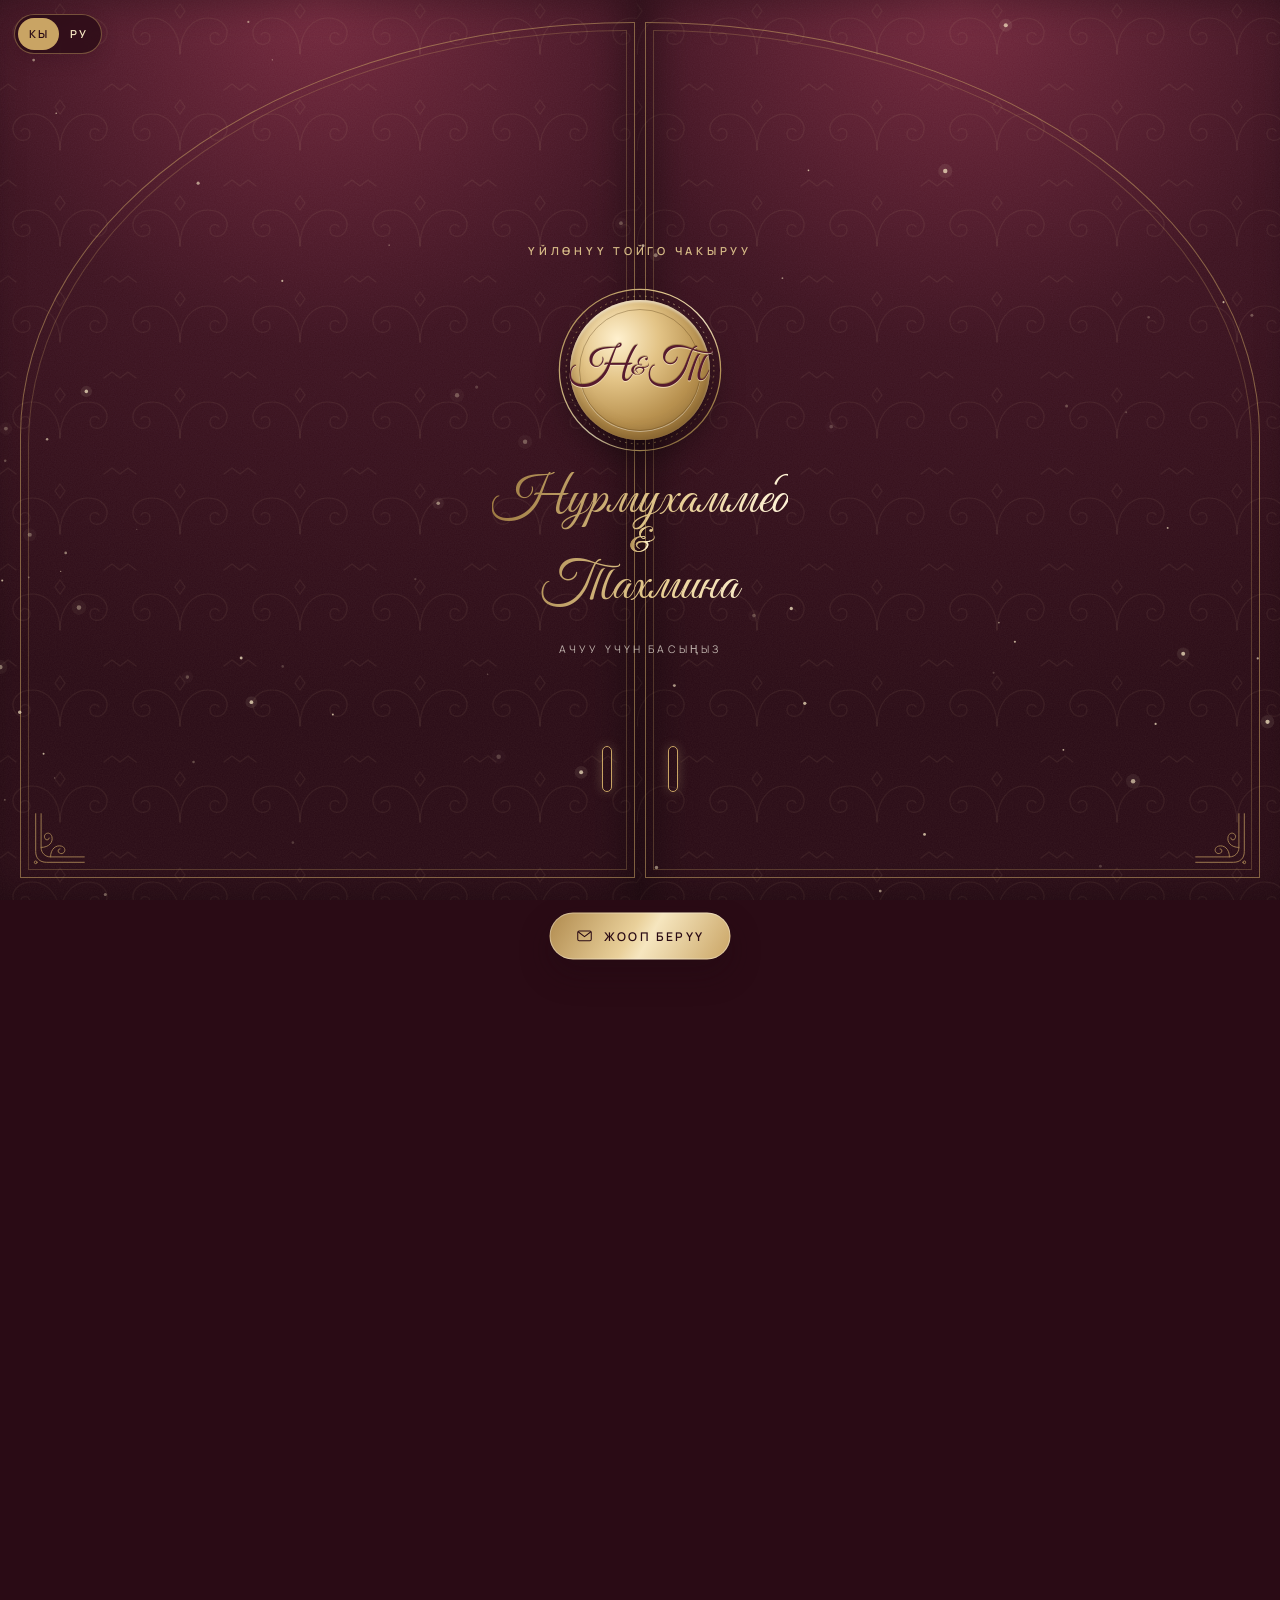
==== index.html @ 0cc10a9b "Invitation site: Нурмухаммед & Тахмина, 07.11.2026 — three designs - / «Жибек»: wine, ivory and gold" ====
<!DOCTYPE html>
<html lang="ky">
<head>
  <meta charset="UTF-8">
  <meta name="viewport" content="width=device-width, initial-scale=1.0, viewport-fit=cover">
  <meta name="theme-color" content="#3d1220">
  <title>Нурмухаммед &amp; Тахмина — Үйлөнүү той</title>
  <meta name="description" content="Сиздерди Нурмухаммед жана Тахминанын үйлөнүү тоюна чакырабыз! 7-ноябрь 2026-жыл, ишемби, саат 17:00. «Жетиген» рестораны.">
  <meta property="og:title" content="Нурмухаммед & Тахмина — Үйлөнүү той чакыруусу">
  <meta property="og:description" content="7-ноябрь 2026-жыл, саат 17:00 · «Жетиген» рестораны. Чакырууну ачуу үчүн шилтемени басыңыз.">
  <meta property="og:type" content="website">
  <meta property="og:url" content="https://magamed56.github.io/nurmuhammed-tahmina/">
  <meta property="og:image" content="https://magamed56.github.io/nurmuhammed-tahmina/assets/og.jpg">
  <meta property="og:image:width" content="1080"><meta property="og:image:height" content="1080"><meta property="og:image:type" content="image/jpeg">
  <meta name="twitter:card" content="summary_large_image">
  <link rel="icon" href="data:image/svg+xml,<svg xmlns='http://www.w3.org/2000/svg' viewBox='0 0 100 100'><text y='.9em' font-size='90'>💍</text></svg>">
  <link rel="preconnect" href="https://fonts.googleapis.com">
  <link rel="preconnect" href="https://fonts.gstatic.com" crossorigin>
  <link href="https://fonts.googleapis.com/css2?family=Cormorant+Garamond:ital,wght@0,400;0,500;0,600;1,400;1,500&family=Great+Vibes&family=Manrope:wght@400;500;600&display=swap" rel="stylesheet">
  <link rel="stylesheet" href="style.css?v=__V__">
</head>
<body>

  <!-- ===== Оймо-чийме, белгилер / Орнаменты и иконки ===== -->
  <svg width="0" height="0" style="position:absolute" aria-hidden="true">
    <defs>
      <linearGradient id="g-gold" x1="0" y1="0" x2="1" y2="1">
        <stop offset="0" stop-color="#9c7840"/><stop offset=".35" stop-color="#e7cd92"/><stop offset=".55" stop-color="#f7e8c4"/><stop offset=".75" stop-color="#c9a464"/><stop offset="1" stop-color="#8f6c36"/>
      </linearGradient>
      <!-- Кочкор мүйүз / «бараний рог» -->
      <symbol id="horn" viewBox="0 0 120 64">
        <g fill="none" stroke="currentColor" stroke-width="2" stroke-linecap="round" stroke-linejoin="round">
          <path d="M60 54 C60 32 72 18 88 18 C102 18 110 28 106 38 C102 47 90 46 90 38 C90 32 97 31 99 35"/>
          <path d="M60 54 C60 32 48 18 32 18 C18 18 10 28 14 38 C18 47 30 46 30 38 C30 32 23 31 21 35"/>
          <path d="M60 4 L65 11 L60 18 L55 11 Z"/>
          <path d="M60 54 L60 62"/>
          <path d="M60 30 C66 34 72 34 76 30 M60 30 C54 34 48 34 44 30"/>
        </g>
      </symbol>
      <!-- Бурч / Угловой орнамент -->
      <symbol id="corner" viewBox="0 0 80 80">
        <g fill="none" stroke="currentColor" stroke-width="1.4" stroke-linecap="round">
          <path d="M4 76 L4 20 C4 10 10 4 20 4 L76 4"/>
          <path d="M12 76 L12 26 C12 18 18 12 26 12 L76 12"/>
          <path d="M12 26 C24 26 30 34 28 42 C26 50 16 48 17 41 C18 36 24 36 24 40"/>
          <path d="M26 12 C26 24 34 30 42 28 C50 26 48 16 41 17 C36 18 36 24 40 24"/>
          <circle cx="4" cy="4" r="2"/>
        </g>
      </symbol>
      <!-- Түндүк / Тюндюк -->
      <symbol id="rays" viewBox="0 0 200 200"><g id="rays-g" fill="none" stroke="currentColor" stroke-linecap="round" stroke-width="1.2"></g></symbol>
      <symbol id="tunduk" viewBox="0 0 200 200">
        <g fill="none" stroke="currentColor" stroke-linecap="round">
          <circle cx="100" cy="100" r="44" stroke-width="2.2"/>
          <circle cx="100" cy="100" r="37" stroke-width="1.2"/>
          <g stroke-width="2">
            <path d="M66 88 Q100 78 134 88"/><path d="M63 100 Q100 90 137 100"/><path d="M66 112 Q100 102 134 112"/>
            <path d="M88 66 Q78 100 88 134"/><path d="M100 63 Q90 100 100 137"/><path d="M112 66 Q102 100 112 134"/>
          </g>
        </g>
      </symbol>
      <symbol id="i-clock" viewBox="0 0 24 24"><g fill="none" stroke="currentColor" stroke-width="1.4" stroke-linecap="round" stroke-linejoin="round"><circle cx="12" cy="12" r="9"/><path d="M12 7v5l3.2 2"/></g></symbol>
      <symbol id="i-flower" viewBox="0 0 24 24"><g fill="none" stroke="currentColor" stroke-width="1.3" stroke-linecap="round"><ellipse cx="12" cy="4.6" rx="2.9" ry="3.9"/><ellipse cx="12" cy="4.6" rx="2.9" ry="3.9" transform="rotate(72 12 10)"/><ellipse cx="12" cy="4.6" rx="2.9" ry="3.9" transform="rotate(144 12 10)"/><ellipse cx="12" cy="4.6" rx="2.9" ry="3.9" transform="rotate(216 12 10)"/><ellipse cx="12" cy="4.6" rx="2.9" ry="3.9" transform="rotate(288 12 10)"/><circle cx="12" cy="10" r="1.8"/><path d="M12 17v6M12 20.5c1.5-1.8 3.2-2.2 4.5-1.8"/></g></symbol>
      <symbol id="i-camera" viewBox="0 0 24 24"><g fill="none" stroke="currentColor" stroke-width="1.4" stroke-linecap="round" stroke-linejoin="round"><rect x="3" y="7" width="18" height="13" rx="3"/><path d="M8.5 7l1.4-2.5h4.2L15.5 7"/><circle cx="12" cy="13.5" r="3.6"/></g></symbol>
      <symbol id="i-heart" viewBox="0 0 24 24"><path fill="none" stroke="currentColor" stroke-width="1.4" stroke-linejoin="round" d="M12 20s-7.5-4.6-7.5-10.2A4.2 4.2 0 0 1 12 7.4a4.2 4.2 0 0 1 7.5 2.4C19.5 15.4 12 20 12 20z"/></symbol>
      <symbol id="i-rings" viewBox="0 0 24 24"><g fill="none" stroke="currentColor" stroke-width="1.4"><circle cx="9" cy="14" r="5.5"/><circle cx="15" cy="14" r="5.5"/><path d="M7.5 5.5 9 3.5l1.5 2" stroke-linejoin="round"/></g></symbol>
      <symbol id="i-letter" viewBox="0 0 24 24"><g fill="none" stroke="currentColor" stroke-width="1.4" stroke-linejoin="round"><rect x="3" y="6" width="18" height="13" rx="2"/><path d="M3.5 7l8.5 6.5L20.5 7"/></g></symbol>
      <symbol id="i-gift" viewBox="0 0 24 24"><g fill="none" stroke="currentColor" stroke-width="1.4" stroke-linejoin="round"><rect x="4" y="10" width="16" height="10" rx="1"/><rect x="3" y="7" width="18" height="3" rx="1"/><path d="M12 7v13M12 7c-1.5-3.5-6-3.5-5 0M12 7c1.5-3.5 6-3.5 5 0"/></g></symbol>
      <symbol id="i-music" viewBox="0 0 24 24"><g fill="none" stroke="currentColor" stroke-width="1.4" stroke-linecap="round"><path d="M9 18V6l10-2v12"/><circle cx="7" cy="18" r="2"/><circle cx="17" cy="16" r="2"/></g></symbol>
      <symbol id="i-dress" viewBox="0 0 24 24"><path fill="none" stroke="currentColor" stroke-width="1.4" stroke-linejoin="round" d="M9.5 3h5l-1 4.5L18 20.5H6l4.5-13z"/></symbol>
      <symbol id="i-pin" viewBox="0 0 24 24"><g fill="none" stroke="currentColor" stroke-width="1.4" stroke-linejoin="round"><path d="M12 21s-7-6.2-7-11a7 7 0 0 1 14 0c0 4.8-7 11-7 11z"/><circle cx="12" cy="10" r="2.5"/></g></symbol>
      <symbol id="i-cal" viewBox="0 0 24 24"><g fill="none" stroke="currentColor" stroke-width="1.4" stroke-linecap="round"><rect x="3" y="5" width="18" height="16" rx="2"/><path d="M3 10h18M8 3v4M16 3v4"/></g></symbol>
      <symbol id="i-send" viewBox="0 0 24 24"><path fill="none" stroke="currentColor" stroke-width="1.4" stroke-linejoin="round" d="M21 3 10 14M21 3l-7 18-4-7-7-4z"/></symbol>
    </defs>
  </svg>

  <!-- ===== Мукаба: эки эшик / Обложка: двери ===== -->
  <div id="intro" class="intro">
    <div class="door door--l"><div class="door__frame"><svg class="door__corner door__corner--tl"><use href="#corner"/></svg><svg class="door__corner door__corner--bl"><use href="#corner"/></svg><i class="door__handle"></i></div></div>
    <div class="door door--r"><div class="door__frame"><svg class="door__corner door__corner--tr"><use href="#corner"/></svg><svg class="door__corner door__corner--br"><use href="#corner"/></svg><i class="door__handle"></i></div></div>
    <canvas id="dust" class="intro__dust" aria-hidden="true"></canvas>
    <div class="intro__content">
      <p class="intro__guest" id="intro-guest" hidden></p>
      <p class="intro__kicker" data-i18n="coverKicker">Үйлөнүү тойго чакыруу</p>
      <button id="open-btn" class="seal" type="button" aria-label="Чакырууну ачуу">
        <svg class="seal__ring" viewBox="0 0 200 200" aria-hidden="true">
          <circle cx="100" cy="100" r="96" fill="none" stroke="url(#g-gold)" stroke-width="1.5"/>
          <circle cx="100" cy="100" r="88" fill="none" stroke="url(#g-gold)" stroke-width=".8" stroke-dasharray="2 5"/>
        </svg>
        <span class="seal__disc">
          <span class="seal__mono"><span data-cfg="groomInitial">Н</span><i>&amp;</i><span data-cfg="brideInitial">Т</span></span>
        </span>
      </button>
      <p class="intro__names"><span data-cfg="groom">Нурмухаммед</span><i>&amp;</i><span data-cfg="bride">Тахмина</span></p>
      <p class="intro__tap"><span data-i18n="tap">Ачуу үчүн басыңыз</span></p>
    </div>
  </div>

  <div class="lang" id="lang" role="group" aria-label="Тил / Язык">
    <button type="button" data-lang="ky" class="is-active">КЫ</button>
    <button type="button" data-lang="ru">РУ</button>
  </div>
  <button id="music-btn" class="music-btn" type="button" aria-label="Музыка" aria-pressed="false">
    <span class="music-btn__bars"><i></i><i></i><i></i><i></i></span>
  </button>
  <audio id="bg-music" loop preload="auto"></audio>
  <canvas id="fx" class="fx" aria-hidden="true"></canvas>
  <div class="progress" aria-hidden="true"></div>

  <main id="page" class="page">

    <!-- ===== Башкы экран ===== -->
    <header class="hero" id="hero">
      <canvas id="hero-dust" class="hero__dust" aria-hidden="true"></canvas>
      <div class="arch">
        <svg class="arch__corner arch__corner--bl" aria-hidden="true"><use href="#corner"/></svg>
        <svg class="arch__corner arch__corner--br" aria-hidden="true"><use href="#corner"/></svg>
        <div class="arch__inner">
          <div class="arch__photo" id="hero-photo" hidden></div>
          <svg class="tunduk" viewBox="0 0 200 200" aria-hidden="true"><g class="tunduk__rays"><use href="#rays"/></g><use href="#tunduk"/></svg>
          <p class="hero__guest" id="guest" hidden></p>
          <p class="hero__kicker" data-i18n="heroKicker">Үйлөнүү той</p>
          <h1 class="hero__names">
            <span class="hero__name" data-cfg="groom">Нурмухаммед</span>
            <span class="hero__amp">&amp;</span>
            <span class="hero__name" data-cfg="bride">Тахмина</span>
          </h1>
          <div class="hero__date">
            <span class="hero__month" data-cfg="monthName">Ноябрь</span>
            <div class="hero__row">
              <span class="hero__side" data-cfg="weekday">Ишемби</span>
              <span class="hero__day" data-cfg="dateDay">07</span>
              <span class="hero__side" data-cfg="timeStart">17:00</span>
            </div>
            <span class="hero__year" data-cfg="dateYear">2026</span>
          </div>
          <p class="hero__venue" data-cfg="venueName">«Жетиген» рестораны</p>
        </div>
      </div>
      <a href="#invite" class="scroll-hint" aria-label="Төмөн"><span></span></a>
    </header>

    <!-- ===== Чакыруу ===== -->
    <section id="invite" class="sec sec--invite">
      <div class="wrap reveal">
        <svg class="orn" aria-hidden="true"><use href="#horn"/></svg>
        <p class="kicker" data-i18n="kInvite">Чакыруу</p>
        <h2 class="title" data-cfg="inviteTitle">Урматтуу коноктор!</h2>
        <div class="card card--orn invite-card"><p class="lead" data-cfg="inviteText"></p></div>
      </div>
    </section>

    <!-- ===== Той салтанаты ===== -->
    <section class="sec sec--date" id="date">
      <div class="wrap reveal">
        <svg class="orn" aria-hidden="true"><use href="#horn"/></svg>
        <p class="kicker" data-i18n="kDate">Той салтанаты</p>
        <h2 class="title" data-cfg="dateLong">7-ноябрь 2026-жыл</h2>
        <p class="sub"><span data-cfg="weekday">Ишемби</span> · <span data-i18n="at">саат</span> <strong data-cfg="timeRange">17:00</strong></p>
        <div class="cal card" id="calendar" aria-label="Календарь"></div>
        <a id="cal-btn" class="btn btn--line" href="#" target="_blank" rel="noopener"><svg class="btn__ic"><use href="#i-cal"/></svg><span data-i18n="calBtn">Календарга кошуу</span></a>
      </div>
    </section>

    <!-- ===== Тойго чейин ===== -->
    <section class="sec sec--dark sec--countdown">
      <div class="wrap reveal">
        <svg class="orn orn--light" aria-hidden="true"><use href="#horn"/></svg>
        <p class="kicker kicker--light" data-i18n="kCountdown">Тойго чейин</p>
        <h2 class="title title--light" data-i18n="countdownTitle">Калды</h2>
        <div id="countdown" class="cd" aria-live="polite">
          <div class="cd__item"><span class="cd__num" data-unit="days">00</span><span class="cd__label" data-i18n="days">күн</span></div>
          <div class="cd__item"><span class="cd__num" data-unit="hours">00</span><span class="cd__label" data-i18n="hours">саат</span></div>
          <div class="cd__item"><span class="cd__num" data-unit="minutes">00</span><span class="cd__label" data-i18n="minutes">мүнөт</span></div>
          <div class="cd__item"><span class="cd__num" data-unit="seconds">00</span><span class="cd__label" data-i18n="seconds">секунд</span></div>
        </div>
      </div>
    </section>

    <!-- ===== Дарегибиз ===== -->
    <section class="sec sec--venue" id="venue">
      <div class="wrap reveal">
        <svg class="orn" aria-hidden="true"><use href="#horn"/></svg>
        <p class="kicker" data-i18n="kVenue">Дарегибиз</p>
        <h2 class="title" data-cfg="venueName">«Жетиген» рестораны</h2>
        <p class="sub" data-cfg="addressLine" hidden></p>
        <div class="map-arch">
          <iframe id="map" title="Карта" loading="lazy" referrerpolicy="no-referrer-when-downgrade" allowfullscreen hidden></iframe>
          <div class="map-arch__empty" id="map-empty">
            <svg class="map-arch__pin" aria-hidden="true"><use href="#i-pin"/></svg>
            <p class="map-arch__name" data-cfg="venueName">«Жетиген» рестораны</p>
            <p class="map-arch__time"><span data-cfg="dateShort">07.11.2026</span> · <span data-cfg="timeStart">17:00</span></p>
          </div>
        </div>
        <div class="btn-row">
          <a id="route-btn" class="btn btn--gold" href="#" target="_blank" rel="noopener"><svg class="btn__ic"><use href="#i-pin"/></svg><span data-i18n="routeBtn">Картадан кароо</span></a>
        </div>
      </div>
    </section>

    <!-- ===== Той ээлери ===== -->
    <section class="sec sec--hosts" id="hosts">
      <div class="wrap reveal">
        <svg class="orn" aria-hidden="true"><use href="#horn"/></svg>
        <p class="kicker" data-i18n="kHosts">Той ээлери</p>
        <div class="hosts" id="hosts-list"></div>
        <p class="hosts__text" data-cfg="hostsText">Сиздерди ак дасторконубуздун кадырлуу коногу болууга чакырабыз</p>
      </div>
    </section>

    <!-- ===== Эскертүү ===== -->
    <section class="sec sec--notes" id="notes-sec">
      <div class="wrap reveal">
        <svg class="orn" aria-hidden="true"><use href="#horn"/></svg>
        <p class="kicker" data-i18n="kNotes">Эскертүү</p>
        <h2 class="title" data-i18n="notesTitle">Маанилүү маалымат</h2>
        <div id="notes" class="notes"></div>
      </div>
    </section>

    <!-- ===== Суроо (RSVP) ===== -->
    <section id="rsvp" class="sec sec--rsvp">
      <div class="wrap reveal">
        <svg class="orn" aria-hidden="true"><use href="#horn"/></svg>
        <p class="kicker" data-i18n="kRsvp">Суроо</p>
        <h2 class="title" data-i18n="rsvpTitle">Тойго келесизби?</h2>
        <p class="sub" data-i18n="rsvpSub">Жообуңузду алдын ала билдирип коюңуз</p>

        <div class="card form-card">
          <form id="rsvp-form" class="form" novalidate>
            <label class="field">
              <span class="field__label" data-i18n="nameLabel">Аты-жөнүңүз</span>
              <input type="text" name="name" required maxlength="80" placeholder="Мисалы: Айбек Асанов" data-i18n-ph="namePh" autocomplete="name">
              <small class="field__hint" data-i18n="nameHint">Жубайыңыз менен келе турчу болсоңуз, анын да атын кошо жазып кетиңиз</small>
            </label>
            <fieldset class="field">
              <legend class="field__label" data-i18n="rsvpTitle">Тойго келесизби?</legend>
              <div class="choices">
                <label class="choice"><input type="radio" name="attend" value="yes" checked><span class="choice__box"><svg><use href="#i-heart"/></svg><span data-i18n="yes">Келемин</span></span></label>
                <label class="choice"><input type="radio" name="attend" value="both"><span class="choice__box"><svg><use href="#i-rings"/></svg><span data-i18n="both">Жубайым менен келемин</span></span></label>
                <label class="choice"><input type="radio" name="attend" value="no"><span class="choice__box"><svg><use href="#i-letter"/></svg><span data-i18n="no">Келе албаймын</span></span></label>
              </div>
            </fieldset>
            <div class="field" id="guests-field">
              <span class="field__label" id="guests-label" data-i18n="guestsLabel">Канча адам келесиз?</span>
              <div class="stepper" role="group" aria-labelledby="guests-label">
                <button type="button" class="stepper__btn" data-step="-1" aria-label="−">−</button>
                <output class="stepper__val" id="guests-val">1</output>
                <button type="button" class="stepper__btn" data-step="1" aria-label="+">+</button>
              </div>
              <input type="hidden" name="guests" value="1">
            </div>
            <label class="field">
              <span class="field__label" data-i18n="wishLabel">Каалоо (милдеттүү эмес)</span>
              <textarea name="wish" rows="3" placeholder="Жаш үй-бүлөгө бир-эки жылуу сөз…" data-i18n-ph="wishPh" maxlength="300"></textarea>
            </label>
            <button id="rsvp-submit" class="btn btn--gold btn--wide" type="submit"><svg class="btn__ic"><use href="#i-send"/></svg><span data-i18n="submit">Жөнөтүү</span></button>
            <p class="form__note" id="form-note" role="status"></p>
          </form>

          <div id="rsvp-success" class="success" hidden>
            <svg class="success__heart" viewBox="0 0 24 24" aria-hidden="true"><use href="#i-heart"/></svg>
            <h3 id="thanks-title" data-i18n="thanks">Рахмат!</h3>
            <p id="thanks-text" data-i18n-html="received">Жообуңуз кабыл алынды.<br>Сизди тойдо күтөбүз.</p>
            <p class="success__answer" id="answer-echo"></p>
            <button type="button" class="btn btn--line btn--small" id="change-btn"><span data-i18n="change">Жоопту өзгөртүү</span></button>
          </div>
        </div>
      </div>
    </section>

    <!-- ===== Аягы ===== -->
    <footer class="footer">
      <div class="footer__band" aria-hidden="true"></div>
      <div class="wrap reveal">
        <svg class="tunduk tunduk--small" viewBox="0 0 200 200" aria-hidden="true"><g class="tunduk__rays"><use href="#rays"/></g><use href="#tunduk"/></svg>
        <p class="footer__text" data-cfg="closingText">Сиздерди чыдамсыздык менен күтөбүз!</p>
        <p class="footer__names"><span data-cfg="groom">Нурмухаммед</span><i>&amp;</i><span data-cfg="bride">Тахмина</span></p>
        <p class="footer__date" data-cfg="dateShort">07.11.2026</p>
      </div>
    </footer>
  </main>

  <a href="#rsvp" class="cta" id="cta" aria-hidden="true" tabindex="-1"><svg class="btn__ic"><use href="#i-letter"/></svg><span data-i18n="cta">Жооп берүү</span></a>

  <script src="config.js?v=__V__"></script>
  <script src="script.js?v=__V__"></script>
</body>
</html>
---- style.css ----
/* =====================================================================
   Үйлөнүү тойго чакыруу — «Жибек» (бордо, пил сөөгү, алтын)
   Приглашение: бордо, слоновая кость, золото, кыргызский орнамент
   ===================================================================== */
:root {
  --wine-950: #1f0810;
  --wine-900: #2a0b15;
  --wine-800: #3d1220;
  --wine-700: #561a2d;
  --wine-600: #6e2439;
  --ivory: #f7f0e5;
  --ivory-2: #f0e6d6;
  --paper: #fffaf2;
  --gold-1: #9c7840;
  --gold-2: #c9a464;
  --gold-3: #e7cd92;
  --gold-4: #f7e8c4;
  --ink: #3a2a2c;
  --muted: #8a776f;
  --line: rgba(156, 120, 64, .32);
  --foil: linear-gradient(100deg, #9c7840 0%, #e7cd92 28%, #fff4d8 44%, #d6b574 58%, #9c7840 78%, #e7cd92 100%);
  --serif: "Cormorant Garamond", Georgia, "Times New Roman", serif;
  --script: "Great Vibes", "Cormorant Garamond", cursive;
  --sans: "Manrope", system-ui, -apple-system, "Segoe UI", Roboto, sans-serif;
  --ease: cubic-bezier(.2, .7, .2, 1);
  --pattern: url("data:image/svg+xml,%3Csvg xmlns='http://www.w3.org/2000/svg' width='120' height='96' viewBox='0 0 120 96'%3E%3Cg fill='none' stroke='%23e7cd92' stroke-opacity='.075' stroke-width='1.2' stroke-linecap='round'%3E%3Cpath d='M60 54C60 32 72 18 88 18C102 18 110 28 106 38C102 47 90 46 90 38C90 32 97 31 99 35'/%3E%3Cpath d='M60 54C60 32 48 18 32 18C18 18 10 28 14 38C18 47 30 46 30 38C30 32 23 31 21 35'/%3E%3Cpath d='M60 4L65 11L60 18L55 11Z'/%3E%3Cpath d='M0 90L8 84L16 90M104 90L112 84L120 90'/%3E%3C/g%3E%3C/svg%3E");
  --noise: url("data:image/svg+xml,%3Csvg xmlns='http://www.w3.org/2000/svg' width='160' height='160'%3E%3Cfilter id='n'%3E%3CfeTurbulence type='fractalNoise' baseFrequency='.85' numOctaves='2' stitchTiles='stitch'/%3E%3CfeColorMatrix values='0 0 0 0 1 0 0 0 0 1 0 0 0 0 1 0 0 0 .05 0'/%3E%3C/filter%3E%3Crect width='100%25' height='100%25' filter='url(%23n)'/%3E%3C/svg%3E");
  --velvet: var(--noise), var(--pattern), radial-gradient(120% 80% at 50% 0%, #74283d 0%, var(--wine-800) 48%, var(--wine-900) 100%);
}

* { box-sizing: border-box; }
html { scroll-behavior: smooth; -webkit-text-size-adjust: 100%; background: var(--wine-900); overflow-x: hidden; }
body {
  margin: 0; min-height: 100vh;
  font-family: var(--serif); font-size: 20px; line-height: 1.6;
  color: var(--ink); background: var(--ivory);
  overflow-x: hidden; -webkit-font-smoothing: antialiased;
  font-variant-numeric: lining-nums;
}
body.locked { overflow: hidden; height: 100vh; }
h1, h2, h3, p { margin: 0; font-weight: 400; }
a { color: inherit; }
button { font: inherit; color: inherit; }
svg use { pointer-events: none; }
.foil, .hero__amp, .intro__names i, .footer__names i, .intro__names, .footer__names, .cd__num {
  background: var(--foil); background-size: 220% auto;
  -webkit-background-clip: text; background-clip: text; color: transparent;
  animation: foil 7s linear infinite;
}
@keyframes foil { to { background-position: -220% 0; } }
.hero__amp { background-image: linear-gradient(100deg, #8a6631 0%, #c9a464 30%, #e6c98c 45%, #a8823f 62%, #8a6631 80%, #c9a464 100%); }

/* ---------- Баскычтар / Кнопки ---------- */
.btn {
  position: relative; display: inline-flex; align-items: center; justify-content: center; gap: .7em;
  padding: 15px 30px; border-radius: 999px; border: 1px solid transparent;
  font-family: var(--sans); font-size: 12.5px; font-weight: 600; letter-spacing: .2em; text-transform: uppercase;
  text-decoration: none; cursor: pointer; overflow: hidden; -webkit-tap-highlight-color: transparent;
  transition: transform .35s var(--ease), box-shadow .35s, background-color .35s, color .35s, border-color .35s;
}
.btn > * { position: relative; z-index: 1; }
.btn__ic { width: 18px; height: 18px; flex: none; }
.btn--gold {
  color: var(--wine-900);
  background: linear-gradient(120deg, #b08a4e, #e9d09a 45%, #f6e6bf 55%, #c9a464);
  box-shadow: 0 10px 26px rgba(156, 120, 64, .35), inset 0 1px 0 rgba(255, 255, 255, .5);
}
.btn--gold::after {
  content: ""; position: absolute; inset: 0; z-index: 0;
  background: linear-gradient(110deg, transparent 35%, rgba(255, 255, 255, .65) 50%, transparent 65%);
  transform: translateX(-120%); animation: shine 4.5s ease-in-out 1.5s infinite;
}
@keyframes shine { 0%, 60% { transform: translateX(-120%); } 85%, 100% { transform: translateX(120%); } }
.btn--gold:hover { transform: translateY(-2px); box-shadow: 0 16px 34px rgba(156, 120, 64, .45); }
.btn--gold:disabled { opacity: .65; cursor: wait; }
.btn--line { color: var(--wine-800); border-color: var(--gold-2); background: transparent; }
.btn--line:hover { background: var(--wine-800); border-color: var(--wine-800); color: var(--gold-4); transform: translateY(-2px); }
.btn--small { padding: 11px 22px; font-size: 11px; }
.btn--wide { width: 100%; }
.btn-row { display: flex; flex-wrap: wrap; gap: 12px; justify-content: center; }
.btn:focus-visible, .choice input:focus-visible + .choice__box, .stepper__btn:focus-visible, .seal:focus-visible { outline: 2px solid var(--gold-2); outline-offset: 3px; }
.ripple { position: absolute; border-radius: 50%; background: rgba(255, 255, 255, .45); transform: scale(0); animation: ripple .8s ease-out forwards; pointer-events: none; z-index: 0; }
@keyframes ripple { to { transform: scale(2.4); opacity: 0; } }

/* ---------- Мукаба: эшиктер / Обложка: двери ---------- */
.intro { position: fixed; inset: 0; z-index: 100; perspective: 1800px; overflow: hidden; transition: opacity .8s ease, visibility .8s; }
.intro.is-hidden { opacity: 0; visibility: hidden; pointer-events: none; }
.door {
  position: absolute; top: 0; bottom: 0; width: 50.2%;
  background: var(--velvet); background-size: 160px 160px, 120px 96px, 100% 100%;
  backface-visibility: hidden; transition: transform 1.7s cubic-bezier(.65, 0, .25, 1), filter 1.7s;
  will-change: transform;
}
.door--l { left: 0; transform-origin: left center; background-position: 0 0, 0 0, 100% 0; box-shadow: inset -18px 0 40px rgba(0, 0, 0, .35); }
.door--r { right: 0; transform-origin: right center; background-position: 0 0, 60px 0, 0 0; box-shadow: inset 18px 0 40px rgba(0, 0, 0, .35); }
.door__frame { position: absolute; top: max(22px, env(safe-area-inset-top)); bottom: 22px; border: 1px solid rgba(201, 164, 100, .55); }
.door__frame::before { content: ""; position: absolute; inset: 7px; border: 1px solid rgba(201, 164, 100, .28); border-radius: inherit; }
.door--l .door__frame { left: 20px; right: 8px; border-top-left-radius: 100% min(calc(50vw - 28px), 46vh); }
.door--r .door__frame { right: 20px; left: 8px; border-top-right-radius: 100% min(calc(50vw - 28px), 46vh); }
.door__corner { position: absolute; width: 54px; height: 54px; color: var(--gold-2); opacity: .75; }
.door__corner--bl { left: 12px; bottom: 12px; transform: scaleY(-1); }
.door__corner--br { right: 12px; bottom: 12px; transform: scale(-1, -1); }
.door__corner--tl, .door__corner--tr { display: none; }
.door__handle { position: absolute; bottom: 10%; width: 10px; height: 46px; border: 1.5px solid var(--gold-2); border-radius: 6px; box-shadow: 0 0 12px rgba(231, 205, 146, .25); }
.door--l .door__handle { right: 22px; }
.door--r .door__handle { left: 22px; }
.intro.is-open .door--l { transform: rotateY(88deg); filter: brightness(.5); }
.intro.is-open .door--r { transform: rotateY(-88deg); filter: brightness(.5); }
.intro__dust { position: absolute; inset: 0; width: 100%; height: 100%; pointer-events: none; }
.intro__content {
  position: absolute; inset: 0; display: flex; flex-direction: column; align-items: center; justify-content: center;
  padding: 24px; text-align: center; color: var(--ivory); cursor: pointer;
  transition: opacity .6s ease, transform .9s var(--ease);
}
.intro.is-open .intro__content { opacity: 0; transform: scale(1.06); pointer-events: none; }
.intro__guest { font-family: var(--serif); font-style: italic; font-weight: 500; font-size: clamp(24px, 6.6vw, 30px); color: var(--gold-3); margin-bottom: 6px; animation: rise 1.2s var(--ease) .2s both; }
.intro__kicker { font-family: var(--sans); font-size: 11px; font-weight: 600; letter-spacing: .34em; text-transform: uppercase; color: var(--gold-3); opacity: .9; animation: rise 1.2s var(--ease) .35s both; }
.intro__names { display: flex; flex-direction: column; align-items: center; font-family: var(--script); font-size: clamp(38px, 11vw, 54px); line-height: 1.05; margin-top: 18px; animation: rise 1.2s var(--ease) .8s both, foil 7s linear infinite; }
.intro__names i { font-style: normal; font-size: .62em; line-height: .9; }
.intro__tap { margin-top: 26px; font-family: var(--sans); font-size: 10.5px; letter-spacing: .3em; text-transform: uppercase; color: rgba(247, 240, 229, .72); animation: rise 1.2s var(--ease) 1.1s both; }
.intro__tap span { display: inline-block; animation: breathe 2.4s ease-in-out 2.2s infinite; }
@keyframes rise { from { opacity: 0; transform: translateY(16px); } }
@keyframes breathe { 50% { opacity: .45; } }

.seal { position: relative; width: 168px; height: 168px; margin-top: 26px; padding: 0; border: 0; background: none; cursor: pointer; border-radius: 50%; animation: pop 1.2s cubic-bezier(.3, 1.4, .5, 1) .5s both; -webkit-tap-highlight-color: transparent; }
.seal__ring { position: absolute; inset: 0; width: 100%; height: 100%; animation: spin 40s linear infinite; }
.seal__disc {
  position: absolute; inset: 14px; border-radius: 50%; display: grid; place-items: center;
  background: radial-gradient(circle at 34% 28%, #fff1cf 0%, #e3c487 30%, #b8914f 62%, #866330 100%);
  box-shadow: 0 14px 34px rgba(0, 0, 0, .45), inset 0 2px 3px rgba(255, 255, 255, .55), inset 0 -6px 14px rgba(90, 60, 20, .45);
}
.seal__disc::before { content: ""; position: absolute; inset: 9px; border-radius: 50%; border: 1px solid rgba(90, 60, 20, .35); box-shadow: 0 1px 0 rgba(255, 255, 255, .4); }
.seal__disc::after { content: ""; position: absolute; inset: -16px; border-radius: 50%; box-shadow: 0 0 0 0 rgba(231, 205, 146, .45); animation: pulse 2.6s ease-out 2s infinite; }
.seal__mono { position: relative; left: -2px; font-family: var(--script); font-size: 44px; line-height: 1; color: var(--wine-700); text-shadow: 0 1px 0 rgba(255, 240, 210, .7), 0 -1px 0 rgba(80, 50, 15, .35); white-space: nowrap; }
.seal__mono i { font-style: normal; font-size: .55em; padding: 0 .12em 0 .02em; vertical-align: .2em; }
.intro.is-open .seal { animation: sealGo .9s var(--ease) forwards; }
@keyframes pop { from { opacity: 0; transform: scale(.6); } }
@keyframes spin { to { transform: rotate(360deg); } }
@keyframes pulse { 0% { box-shadow: 0 0 0 0 rgba(231, 205, 146, .45); } 100% { box-shadow: 0 0 0 26px rgba(231, 205, 146, 0); } }
@keyframes sealGo { 30% { transform: scale(.9); } 100% { transform: scale(1.5); opacity: 0; } }

/* ---------- Үстүңкү баскычтар / Верхние кнопки ---------- */
.lang {
  position: fixed; top: max(14px, env(safe-area-inset-top)); left: 14px; z-index: 120; display: flex; padding: 3px;
  border-radius: 999px; background: rgba(42, 11, 21, .78); border: 1px solid rgba(201, 164, 100, .45); box-shadow: 0 6px 18px rgba(31, 8, 16, .18);
  -webkit-backdrop-filter: blur(8px); backdrop-filter: blur(8px);
}
.lang button { border: 0; background: none; color: var(--gold-4); font-family: var(--sans); font-size: 11px; font-weight: 600; letter-spacing: .14em; padding: 7px 11px; border-radius: 999px; cursor: pointer; transition: background .3s, color .3s; }
.lang button.is-active { background: var(--gold-2); color: var(--wine-900); }
.music-btn {
  position: fixed; top: max(14px, env(safe-area-inset-top)); right: 14px; z-index: 120; width: 44px; height: 44px; border-radius: 50%;
  display: grid; place-items: center; cursor: pointer; border: 1px solid rgba(201, 164, 100, .5);
  background: rgba(42, 11, 21, .78); box-shadow: 0 6px 18px rgba(31, 8, 16, .18); -webkit-backdrop-filter: blur(8px); backdrop-filter: blur(8px);
  opacity: 0; transform: scale(.7); pointer-events: none; transition: opacity .5s, transform .5s var(--ease);
}
.music-btn.is-visible { opacity: 1; transform: none; pointer-events: auto; }
.music-btn__bars { display: flex; align-items: flex-end; gap: 3px; height: 16px; }
.music-btn__bars i { width: 3px; height: 4px; background: var(--gold-3); border-radius: 2px; }
.music-btn.is-playing .music-btn__bars i { animation: bar 1s ease-in-out infinite; }
.music-btn.is-playing .music-btn__bars i:nth-child(2) { animation-delay: -.3s; }
.music-btn.is-playing .music-btn__bars i:nth-child(3) { animation-delay: -.6s; }
.music-btn.is-playing .music-btn__bars i:nth-child(4) { animation-delay: -.15s; }
@keyframes bar { 50% { height: 16px; } }
.progress { position: fixed; top: 0; left: 0; right: 0; height: 2px; z-index: 110; background: linear-gradient(90deg, var(--gold-1), var(--gold-3)); transform-origin: 0 50%; transform: scaleX(var(--sp, 0)); }
.fx { position: fixed; inset: 0; width: 100%; height: 100%; z-index: 90; pointer-events: none; }

/* ---------- Башкы экран / Главный экран ---------- */
.hero {
  position: relative; min-height: 100vh; min-height: 100svh; overflow: hidden;
  display: flex; flex-direction: column; align-items: center; justify-content: center;
  padding: max(72px, calc(env(safe-area-inset-top) + 64px)) 16px 72px;
  background: var(--velvet); background-size: 160px 160px, 120px 96px, 100% 100%;
}
.hero__dust { position: absolute; inset: 0; width: 100%; height: 100%; pointer-events: none; }
.arch {
  --aw: min(88vw, 430px);
  position: relative; width: var(--aw); text-align: center;
  border-radius: calc(var(--aw) / 2) calc(var(--aw) / 2) 18px 18px;
  background: radial-gradient(120% 70% at 50% 0%, #fffdf8 0%, var(--paper) 40%, var(--ivory) 100%);
  box-shadow: 0 40px 80px rgba(0, 0, 0, .45), 0 0 0 1px rgba(231, 205, 146, .5), 0 0 60px rgba(231, 205, 146, .12);
  opacity: 0; transform: translateY(40px) scale(.97);
}
.arch::before, .arch::after { content: ""; position: absolute; pointer-events: none; border: 1px solid var(--gold-2); }
.arch::before { inset: 10px; border-radius: calc((var(--aw) - 20px) / 2) calc((var(--aw) - 20px) / 2) 12px 12px; }
.arch::after { inset: 16px; border-color: var(--line); border-radius: calc((var(--aw) - 32px) / 2) calc((var(--aw) - 32px) / 2) 8px 8px; }
.arch__corner { position: absolute; width: 48px; height: 48px; bottom: 20px; color: var(--gold-2); z-index: 1; }
.arch__corner--bl { left: 20px; transform: scaleY(-1); }
.arch__corner--br { right: 20px; transform: scale(-1, -1); }
.arch__inner { position: relative; z-index: 1; padding: 34px 28px 54px; display: flex; flex-direction: column; align-items: center; }
.arch__photo { width: 64%; aspect-ratio: 1; border-radius: 50%; margin: 6px auto 6px; background: var(--hero-img) center / cover no-repeat; box-shadow: 0 0 0 6px var(--paper), 0 0 0 7px var(--gold-2), 0 18px 40px rgba(61, 18, 32, .25); }
.tunduk { width: 132px; height: 132px; color: var(--gold-2); margin-bottom: 2px; overflow: visible; }
.arch__photo:not([hidden]) + .tunduk { display: none; }
.tunduk__rays { transform-origin: 100px 100px; animation: spin 90s linear infinite; opacity: .85; }
.tunduk use { stroke-dasharray: 600; }
.hero__guest { font-family: var(--serif); font-style: italic; font-weight: 500; font-size: clamp(22px, 6vw, 27px); color: var(--gold-1); line-height: 1.2; margin: 2px 0 4px; }
.hero__kicker { font-family: var(--sans); font-size: 11px; font-weight: 600; letter-spacing: .36em; text-transform: uppercase; color: var(--gold-1); }
.hero__names { display: flex; flex-direction: column; align-items: center; margin: 8px 0 14px; font-family: var(--script); line-height: 1.02; color: var(--wine-700); }
.hero__name { font-size: clamp(46px, 13.4vw, 66px); white-space: nowrap; }
.hero__amp { font-size: clamp(30px, 8vw, 40px); line-height: .9; margin: -2px 0 -4px; }
.hero__date { display: flex; flex-direction: column; align-items: center; gap: 6px; font-family: var(--sans); color: var(--wine-800); }
.hero__month, .hero__year { font-size: 11.5px; font-weight: 600; letter-spacing: .38em; text-transform: uppercase; color: var(--gold-1); padding-left: .38em; }
.hero__row { display: flex; align-items: center; gap: 14px; }
.hero__side { min-width: 86px; padding: 7px 0; border-top: 1px solid var(--gold-2); border-bottom: 1px solid var(--gold-2); font-size: 11px; font-weight: 600; letter-spacing: .22em; text-transform: uppercase; }
.hero__day { font-family: var(--serif); font-size: 60px; font-weight: 500; line-height: 1; color: var(--wine-700); }
.hero__venue { margin-top: 14px; font-style: italic; font-size: 19px; color: var(--muted); }
.scroll-hint { position: absolute; bottom: max(18px, env(safe-area-inset-bottom)); left: 50%; width: 24px; height: 38px; margin-left: -12px; border: 1px solid rgba(231, 205, 146, .6); border-radius: 14px; opacity: 0; transition: opacity 1s 1.4s; }
.scroll-hint span { position: absolute; top: 7px; left: 50%; width: 3px; height: 8px; margin-left: -1.5px; border-radius: 2px; background: var(--gold-3); animation: wheel 2s ease-in-out infinite; }
@keyframes wheel { 0% { opacity: 0; transform: translateY(0); } 30% { opacity: 1; } 100% { opacity: 0; transform: translateY(12px); } }

/* Башкы экрандын пайда болушу / Появление главного экрана */
body.opened .arch { opacity: 1; transform: none; transition: opacity 1.2s ease .2s, transform 1.4s var(--ease) .2s; }
body.opened .scroll-hint { opacity: 1; }
.arch__inner > * { opacity: 0; transform: translateY(14px); }
body.opened .arch__inner > * { opacity: 1; transform: none; transition: opacity 1s ease calc(.5s + var(--n, 0) * .14s), transform 1.1s var(--ease) calc(.5s + var(--n, 0) * .14s); }
body.opened .tunduk use { animation: draw 3s ease-out .6s both; }
@keyframes draw { from { stroke-dashoffset: 600; } to { stroke-dashoffset: 0; } }

/* ---------- Бөлүмдөр / Разделы ---------- */
.sec { position: relative; padding: 92px 0; text-align: center; }
.sec--invite { background: var(--ivory); }
.sec--date { background: linear-gradient(var(--ivory), var(--ivory-2)); }
.sec--venue { background: var(--ivory); }
.sec--hosts { background: linear-gradient(var(--ivory), var(--ivory-2)); }
.sec--notes { background: var(--ivory-2); }
.sec--rsvp { background: linear-gradient(var(--ivory-2), var(--ivory)); padding-bottom: 110px; }
.sec--dark { background: var(--velvet); background-size: 160px 160px, 120px 96px, 100% 100%; color: var(--ivory); }
.wrap { width: min(620px, 100% - 36px); margin: 0 auto; }
.orn { display: block; width: 70px; height: 38px; margin: 0 auto 12px; color: var(--gold-2); }
.orn--light { color: var(--gold-3); }
.kicker { font-family: var(--sans); font-size: 11px; font-weight: 600; letter-spacing: .34em; text-transform: uppercase; color: var(--gold-1); padding-left: .34em; }
.kicker--light { color: var(--gold-3); }
.title { font-family: var(--serif); font-weight: 500; font-size: clamp(32px, 8.4vw, 46px); line-height: 1.15; color: var(--wine-800); margin: 10px 0 14px; }
.title--light { color: var(--ivory); }
.sub { font-size: 20px; color: var(--muted); }
.sub strong { color: var(--wine-700); font-weight: 600; }
.card { position: relative; background: var(--paper); border: 1px solid var(--line); border-radius: 6px; box-shadow: 0 24px 50px -24px rgba(61, 18, 32, .22); }
.card--orn::before { content: ""; position: absolute; inset: 7px; border: 1px solid rgba(201, 164, 100, .22); border-radius: 3px; pointer-events: none; }
.card__corner { position: absolute; width: 34px; height: 34px; color: var(--gold-2); pointer-events: none; }
.card__corner--tl { top: 3px; left: 3px; }
.card__corner--tr { top: 3px; right: 3px; transform: scaleX(-1); }
.card__corner--bl { bottom: 3px; left: 3px; transform: scaleY(-1); }
.card__corner--br { bottom: 3px; right: 3px; transform: scale(-1, -1); }
.invite-card { margin-top: 26px; padding: 40px 26px; }
.lead { font-size: 21.5px; line-height: 1.7; color: var(--ink); }
.word { display: inline-block; opacity: 0; filter: blur(6px); transform: translateY(8px); transition: opacity .7s ease, filter .7s ease, transform .7s var(--ease); transition-delay: calc(.35s + var(--w) * .035s); }
.reveal.in .word { opacity: 1; filter: none; transform: none; }

/* Пайда болуу / Появление при прокрутке */
.reveal > * { opacity: 0; transform: translateY(26px); transition: opacity .9s ease calc(var(--n, 0) * .1s), transform 1s var(--ease) calc(var(--n, 0) * .1s); }
.reveal.in > * { opacity: 1; transform: none; }

/* ---------- Календарь ---------- */
.cal { width: min(360px, 100%); margin: 28px auto 26px; padding: 22px 18px 16px; }
.cal__month { font-style: italic; font-size: 25px; color: var(--wine-800); margin-bottom: 10px; }
.cal__grid { display: grid; grid-template-columns: repeat(7, 1fr); row-gap: 4px; }
.cal__grid > div { position: relative; display: grid; place-items: center; height: 40px; font-size: 19px; color: var(--ink); }
.cal__grid .dow { height: 28px; font-family: var(--sans); font-size: 10px; font-weight: 600; letter-spacing: .08em; text-transform: uppercase; color: var(--gold-1); }
.cal__grid .wknd { color: var(--muted); }
.cal__grid .ev { color: var(--wine-700); font-weight: 600; }
.cal__grid .ev svg { position: absolute; left: 50%; top: 50%; width: 52px; height: 48px; margin: -24px 0 0 -26px; overflow: visible; color: var(--gold-1); }
.cal__grid .ev .circ { fill: none; stroke: currentColor; stroke-width: 1.6; stroke-linecap: round; stroke-dasharray: 160; stroke-dashoffset: 160; }
.cal__grid .ev .hrt { fill: var(--wine-600); transform-origin: 40px 4px; transform: scale(0); }
.reveal.in .cal__grid .ev .circ { transition: stroke-dashoffset 1.4s ease 1s; stroke-dashoffset: 0; }
.reveal.in .cal__grid .ev .hrt { transition: transform .6s cubic-bezier(.3, 1.6, .5, 1) 2.1s; transform: scale(1); }

/* ---------- Тойго чейин / Обратный отсчёт ---------- */
.cd { display: grid; grid-template-columns: repeat(4, 1fr); gap: 10px; margin-top: 26px; }
.cd__item {
  position: relative; padding: 26px 0 16px; border-radius: 999px 999px 10px 10px;
  border: 1px solid rgba(201, 164, 100, .5); background: linear-gradient(rgba(255, 255, 255, .06), rgba(255, 255, 255, .015));
}
.cd__item::before { content: ""; position: absolute; inset: 4px; border-radius: inherit; border: 1px solid rgba(201, 164, 100, .18); pointer-events: none; }
.cd__num { display: block; font-family: var(--serif); font-weight: 600; font-size: clamp(32px, 9.6vw, 54px); line-height: 1; font-variant-numeric: lining-nums tabular-nums; }
.cd__num.tick { animation: tick .45s var(--ease), foil 7s linear infinite; }
@keyframes tick { from { transform: translateY(-30%); opacity: .2; } }
.cd__label { display: block; margin-top: 8px; font-family: var(--sans); font-size: 10px; font-weight: 600; letter-spacing: .2em; text-transform: uppercase; color: rgba(247, 240, 229, .7); }
.cd--done { grid-column: 1 / -1; font-style: italic; font-size: 34px; color: var(--gold-3); }

/* ---------- Дарек / Адрес ---------- */
.map-arch {
  position: relative; width: min(400px, 100%); height: 420px; margin: 26px auto 26px; padding: 8px;
  border-radius: 999px 999px 14px 14px; border: 1px solid var(--gold-2); background: var(--paper);
  box-shadow: 0 30px 60px -30px rgba(61, 18, 32, .4);
}
.map-arch iframe, .map-arch__empty { display: block; width: 100%; height: 100%; border: 0; border-radius: 999px 999px 8px 8px; }
.map-arch__empty {
  display: flex; flex-direction: column; align-items: center; justify-content: center; gap: 8px; padding: 30px;
  background: var(--velvet); background-size: 160px 160px, 120px 96px, 100% 100%; color: var(--ivory);
}
.map-arch__empty[hidden], .map-arch iframe[hidden] { display: none; }
.map-arch__pin { width: 46px; height: 46px; color: var(--gold-3); animation: bob 2.6s ease-in-out infinite; }
@keyframes bob { 50% { transform: translateY(-6px); } }
.map-arch__name { font-size: 28px; font-weight: 500; line-height: 1.2; color: var(--gold-4); }
.map-arch__time { font-family: var(--sans); font-size: 11px; font-weight: 600; letter-spacing: .26em; color: var(--gold-3); }

/* ---------- Той ээлери / Хозяева ---------- */
.hosts { display: grid; grid-template-columns: 1fr 1fr; gap: 12px; margin: 22px 0 22px; }
.host {
  position: relative; padding: 46px 10px 24px; border-radius: 999px 999px 8px 8px;
  background: var(--paper); border: 1px solid var(--gold-2); box-shadow: 0 24px 50px -28px rgba(61, 18, 32, .3);
}
.host::before { content: ""; position: absolute; inset: 6px; border-radius: inherit; border: 1px solid var(--line); pointer-events: none; }
.host__label { font-family: var(--sans); font-size: 9.5px; font-weight: 600; letter-spacing: .22em; text-transform: uppercase; color: var(--gold-1); margin-bottom: 6px; }
.host__names { display: flex; flex-direction: column; align-items: center; font-family: var(--script); font-size: clamp(30px, 8.4vw, 42px); line-height: 1.12; color: var(--wine-700); }
.host__names i { font-style: normal; font-size: .62em; color: var(--gold-1); }
.host .orn { width: 46px; height: 24px; margin-bottom: 4px; }
.hosts__text { font-style: italic; font-size: 21px; line-height: 1.55; color: var(--ink); max-width: 30ch; margin: 0 auto; }

/* ---------- Эскертүү / Заметки ---------- */
.notes { display: grid; gap: 12px; margin-top: 22px; text-align: left; }
.note { display: flex; align-items: center; gap: 16px; padding: 18px 18px; }
.note__icon { flex: none; display: grid; place-items: center; width: 54px; height: 54px; border-radius: 50%; color: var(--wine-700); background: radial-gradient(circle at 35% 30%, #fff, var(--ivory-2)); box-shadow: 0 0 0 1px var(--gold-2), 0 0 0 4px var(--paper), 0 0 0 5px var(--line); }
.note__icon svg { width: 26px; height: 26px; }
.note p { font-size: 19px; line-height: 1.45; }

/* ---------- Суроо / Анкета ---------- */
.form-card { margin-top: 26px; padding: 30px 22px 26px; text-align: left; }
.form { display: grid; gap: 22px; }
.form[hidden] { display: none; }
.field { display: grid; gap: 8px; margin: 0; padding: 0; border: 0; min-width: 0; }
.field[hidden] { display: none; }
.field__label { font-family: var(--sans); font-size: 10.5px; font-weight: 600; letter-spacing: .22em; text-transform: uppercase; color: var(--gold-1); padding: 0; }
.field__hint { font-style: italic; font-size: 15.5px; line-height: 1.4; color: var(--muted); }
.field input[type=text], .field textarea {
  width: 100%; padding: 10px 2px; border: 0; border-bottom: 1px solid var(--line); border-radius: 0; background: transparent;
  font-family: var(--serif); font-size: 21px; color: var(--ink); outline: none; resize: none; transition: border-color .3s;
}
.field textarea { border: 1px solid var(--line); border-radius: 10px; padding: 10px 14px; }
.field input:focus, .field textarea:focus { border-color: var(--gold-1); }
.field.is-error input { border-color: #b4474f; animation: shake .4s; }
@keyframes shake { 25% { transform: translateX(-6px); } 75% { transform: translateX(6px); } }
.choices { display: grid; gap: 10px; }
.choice { position: relative; cursor: pointer; -webkit-tap-highlight-color: transparent; }
.choice input { position: absolute; opacity: 0; pointer-events: none; }
.choice__box {
  display: flex; align-items: center; gap: 14px; padding: 14px 16px; border-radius: 12px;
  border: 1px solid var(--line); background: #fff; font-size: 19.5px; line-height: 1.3;
  transition: border-color .3s, background .3s, box-shadow .3s, transform .2s;
}
.choice__box svg { flex: none; width: 24px; height: 24px; color: var(--gold-1); transition: color .3s, transform .4s var(--ease); }
.choice__box::after { content: ""; margin-left: auto; flex: none; width: 18px; height: 18px; border-radius: 50%; border: 1px solid var(--gold-2); transition: background .3s, box-shadow .3s; }
.choice input:checked + .choice__box { border-color: var(--gold-2); background: linear-gradient(120deg, #fffaf0, #fbf0dc); box-shadow: 0 10px 24px -14px rgba(156, 120, 64, .6); }
.choice input:checked + .choice__box svg { color: var(--wine-600); transform: scale(1.12); }
.choice input:checked + .choice__box::after { background: var(--wine-600); box-shadow: inset 0 0 0 3px #fffaf0; }
.choice:active .choice__box { transform: scale(.985); }
.stepper { display: inline-flex; align-items: center; justify-self: start; border: 1px solid var(--line); border-radius: 999px; background: #fff; }
.stepper__btn { width: 46px; height: 46px; border: 0; background: none; font-size: 24px; line-height: 1; color: var(--wine-700); cursor: pointer; border-radius: 50%; -webkit-tap-highlight-color: transparent; }
.stepper__btn:disabled { color: var(--line); cursor: default; }
.stepper__val { min-width: 44px; text-align: center; font-size: 24px; font-weight: 600; color: var(--wine-800); font-variant-numeric: lining-nums tabular-nums; }
.form__note { min-height: 1.2em; text-align: center; font-size: 16px; color: var(--muted); }
.success { text-align: center; padding: 10px 0 4px; }
.success[hidden] { display: none; }
.success__heart { width: 64px; height: 64px; color: var(--wine-600); stroke-dasharray: 60; animation: drawHeart 1.4s ease-out both; }
@keyframes drawHeart { from { stroke-dashoffset: 60; } to { stroke-dashoffset: 0; } }
.success h3 { font-family: var(--script); font-size: 48px; line-height: 1.2; color: var(--wine-700); margin: 4px 0 6px; }
.success p { font-size: 20px; }
.success__answer { margin: 14px 0 18px; font-family: var(--sans); font-size: 12px !important; font-weight: 600; letter-spacing: .14em; text-transform: uppercase; color: var(--gold-1); }

/* ---------- Аягы / Подвал ---------- */
.footer { position: relative; padding: 76px 0 calc(64px + env(safe-area-inset-bottom)); text-align: center; color: var(--ivory); background: var(--velvet); background-size: 160px 160px, 120px 96px, 100% 100%; }
.footer__band {
  position: absolute; top: 0; left: 0; right: 0; height: 30px;
  border-bottom: 1px solid rgba(201, 164, 100, .4);
  background: url("data:image/svg+xml,%3Csvg xmlns='http://www.w3.org/2000/svg' width='60' height='30' viewBox='0 0 120 64'%3E%3Cg fill='none' stroke='%23c9a464' stroke-width='3' stroke-linecap='round'%3E%3Cpath d='M60 54C60 32 72 18 88 18C102 18 110 28 106 38C102 47 90 46 90 38C90 32 97 31 99 35'/%3E%3Cpath d='M60 54C60 32 48 18 32 18C18 18 10 28 14 38C18 47 30 46 30 38C30 32 23 31 21 35'/%3E%3C/g%3E%3C/svg%3E") 0 50% / 60px 30px repeat-x;
  opacity: .7;
}
.tunduk--small { width: 110px; height: 110px; color: var(--gold-3); margin: 0 auto 10px; display: block; }
.footer__text { font-style: italic; font-size: 24px; line-height: 1.4; color: var(--ivory); }
.footer__names { display: flex; flex-direction: column; align-items: center; font-family: var(--script); font-size: clamp(42px, 12vw, 62px); line-height: 1.05; margin: 16px 0 12px; }
.footer__names i { font-style: normal; font-size: .6em; line-height: .9; }
.footer__date { font-family: var(--sans); font-size: 12px; font-weight: 600; letter-spacing: .4em; color: var(--gold-3); padding-left: .4em; }

/* ---------- Жооп берүү баскычы / Плавающая кнопка ответа ---------- */
.cta {
  position: fixed; left: 50%; bottom: calc(16px + env(safe-area-inset-bottom)); z-index: 80;
  display: inline-flex; align-items: center; gap: 10px; padding: 14px 26px; border-radius: 999px; text-decoration: none;
  font-family: var(--sans); font-size: 12px; font-weight: 600; letter-spacing: .2em; text-transform: uppercase; color: var(--wine-900);
  background: linear-gradient(120deg, #b08a4e, #e9d09a 45%, #f6e6bf 55%, #c9a464);
  box-shadow: 0 14px 30px rgba(31, 8, 16, .35), 0 0 0 1px rgba(255, 255, 255, .35) inset;
  transform: translate(-50%, 160%); transition: transform .6s var(--ease);
}
.cta.is-on { transform: translate(-50%, 0); }

@media (min-width: 720px) {
  body { font-size: 21px; }
  .sec { padding: 120px 0; }
  .hosts { gap: 22px; }
  .host { padding: 54px 20px 30px; }
  .invite-card { padding: 52px 54px; }
  .form-card { padding: 40px 44px 34px; }
  .choices { grid-template-columns: repeat(3, 1fr); }
  .choice__box { flex-direction: column; text-align: center; gap: 10px; padding: 20px 12px; height: 100%; justify-content: center; }
  .choice__box::after { margin: 4px auto 0; }
}
@media (max-width: 360px) {
  .hero__side { min-width: 72px; font-size: 10px; letter-spacing: .16em; }
  .hero__day { font-size: 52px; }
  .cd { gap: 6px; }
  .hosts { gap: 8px; }
}
@media (prefers-reduced-motion: reduce) {
  *, *::before, *::after { animation-duration: .01ms !important; animation-iteration-count: 1 !important; transition-duration: .01ms !important; transition-delay: 0s !important; }
  .word { opacity: 1; filter: none; transform: none; }
}
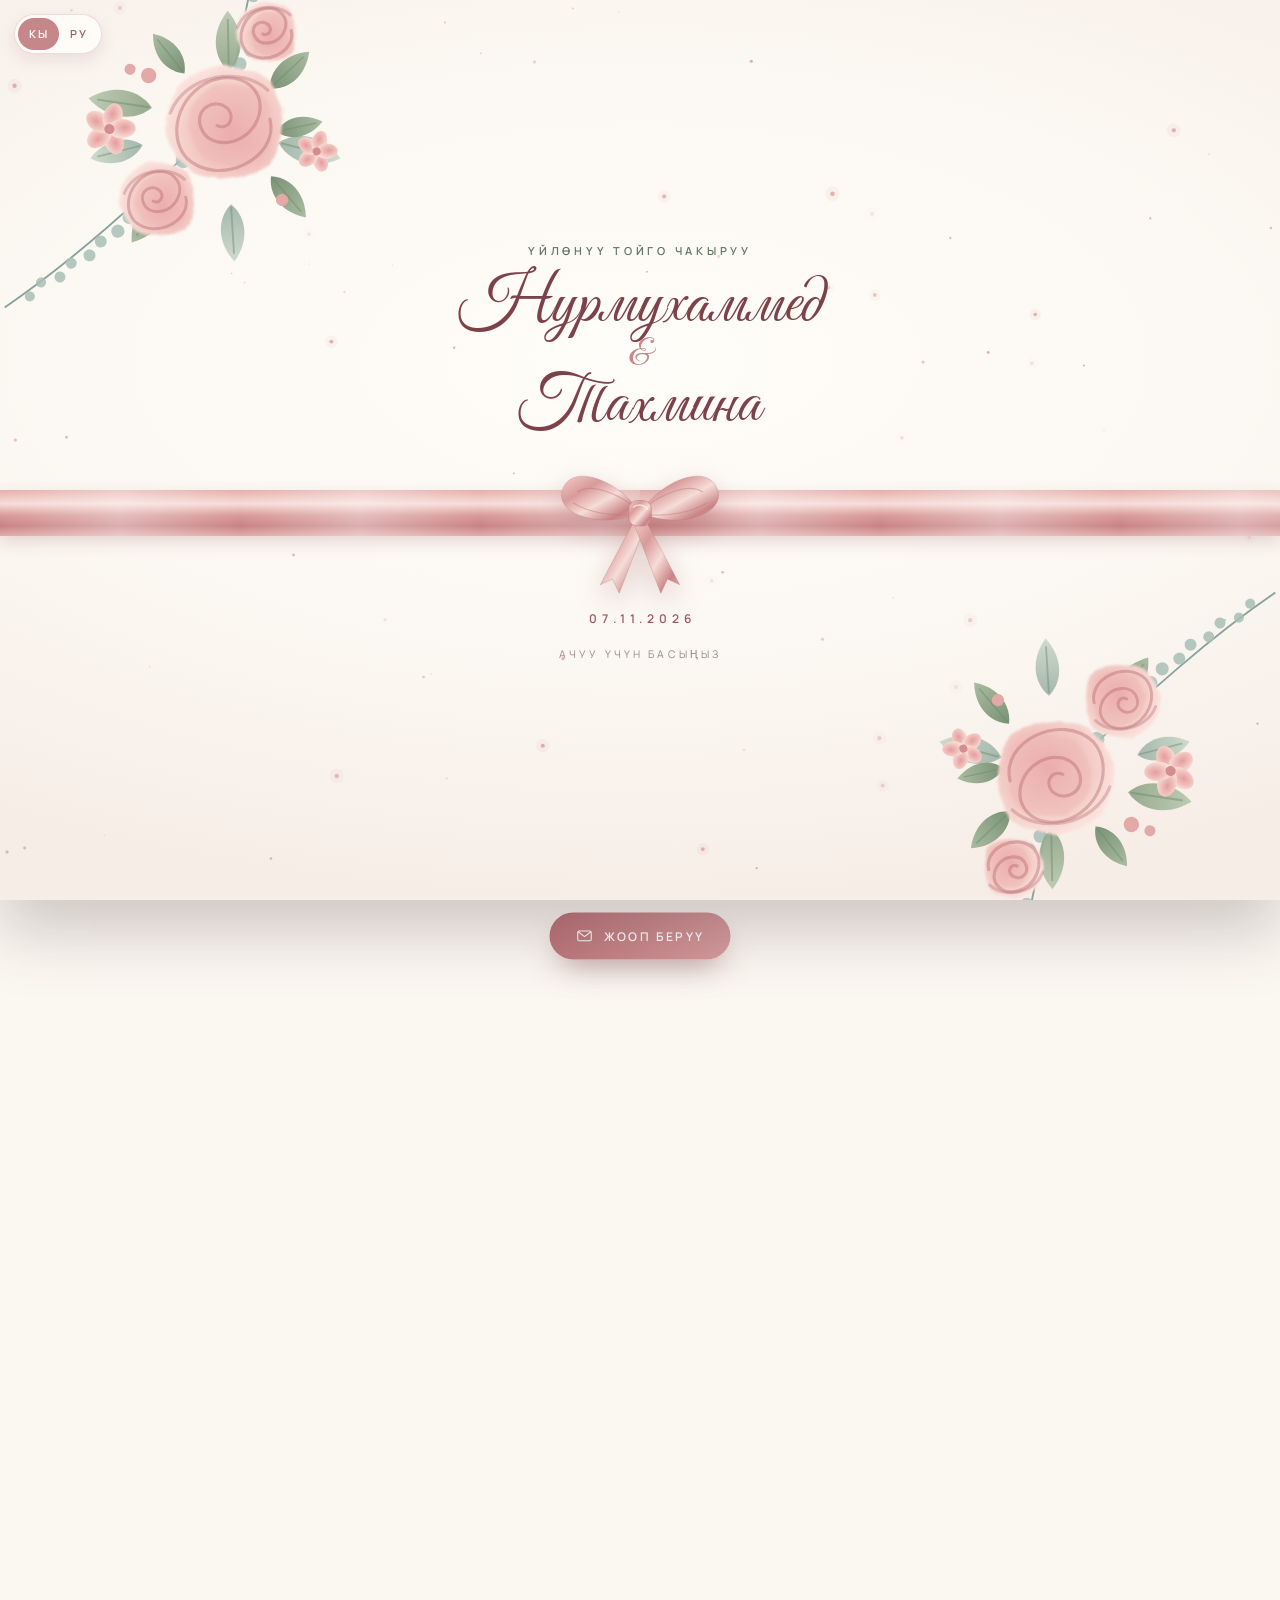
==== commit 1dcaf530: "Make «Гүл» the main page; «Жибек» moves to /v1/ - root index.html/style.css is now the blush-and-flo" ====
--- a/index.html
+++ b/index.html
@@ -3,7 +3,7 @@
 <head>
   <meta charset="UTF-8">
   <meta name="viewport" content="width=device-width, initial-scale=1.0, viewport-fit=cover">
-  <meta name="theme-color" content="#3d1220">
+  <meta name="theme-color" content="#fbf7f1">
   <title>Нурмухаммед &amp; Тахмина — Үйлөнүү той</title>
   <meta name="description" content="Сиздерди Нурмухаммед жана Тахминанын үйлөнүү тоюна чакырабыз! 7-ноябрь 2026-жыл, ишемби, саат 17:00. «Жетиген» рестораны.">
   <meta property="og:title" content="Нурмухаммед & Тахмина — Үйлөнүү той чакыруусу">
@@ -13,7 +13,7 @@
   <meta property="og:image" content="https://magamed56.github.io/nurmuhammed-tahmina/assets/og.jpg">
   <meta property="og:image:width" content="1080"><meta property="og:image:height" content="1080"><meta property="og:image:type" content="image/jpeg">
   <meta name="twitter:card" content="summary_large_image">
-  <link rel="icon" href="data:image/svg+xml,<svg xmlns='http://www.w3.org/2000/svg' viewBox='0 0 100 100'><text y='.9em' font-size='90'>💍</text></svg>">
+  <link rel="icon" href="data:image/svg+xml,<svg xmlns='http://www.w3.org/2000/svg' viewBox='0 0 100 100'><text y='.9em' font-size='90'>🌸</text></svg>">
   <link rel="preconnect" href="https://fonts.googleapis.com">
   <link rel="preconnect" href="https://fonts.gstatic.com" crossorigin>
   <link href="https://fonts.googleapis.com/css2?family=Cormorant+Garamond:ital,wght@0,400;0,500;0,600;1,400;1,500&family=Great+Vibes&family=Manrope:wght@400;500;600&display=swap" rel="stylesheet">
@@ -21,43 +21,39 @@
 </head>
 <body>
 
-  <!-- ===== Оймо-чийме, белгилер / Орнаменты и иконки ===== -->
+  <!-- ===== Гүлдөр, белгилер / Цветы и иконки ===== -->
   <svg width="0" height="0" style="position:absolute" aria-hidden="true">
     <defs>
-      <linearGradient id="g-gold" x1="0" y1="0" x2="1" y2="1">
-        <stop offset="0" stop-color="#9c7840"/><stop offset=".35" stop-color="#e7cd92"/><stop offset=".55" stop-color="#f7e8c4"/><stop offset=".75" stop-color="#c9a464"/><stop offset="1" stop-color="#8f6c36"/>
-      </linearGradient>
-      <!-- Кочкор мүйүз / «бараний рог» -->
+      <radialGradient id="pt" cx="45%" cy="40%" r="60%"><stop offset="0" stop-color="#e49d9e"/><stop offset=".55" stop-color="#f1c3be"/><stop offset="1" stop-color="#fbe4df"/></radialGradient>
+      <linearGradient id="lf1" x1="0" x2="1"><stop offset="0" stop-color="#8ea487"/><stop offset="1" stop-color="#b9c8b0"/></linearGradient>
+      <linearGradient id="lf2" x1="0" x2="1"><stop offset="0" stop-color="#6f8a6c"/><stop offset="1" stop-color="#a3b79b"/></linearGradient>
+      <linearGradient id="lf3" x1="0" x2="1"><stop offset="0" stop-color="#9db3a6"/><stop offset="1" stop-color="#cbd8c9"/></linearGradient>
+      <linearGradient id="satin" x1="0" y1="0" x2="1" y2="1"><stop offset="0" stop-color="#f3cfca"/><stop offset=".3" stop-color="#d99a9b"/><stop offset=".55" stop-color="#f6dcd7"/><stop offset=".8" stop-color="#c98385"/><stop offset="1" stop-color="#e7b5b1"/></linearGradient>
+      <filter id="wc" x="-25%" y="-25%" width="150%" height="150%"><feTurbulence type="fractalNoise" baseFrequency=".035" numOctaves="3" seed="4" result="n"/><feDisplacementMap in="SourceGraphic" in2="n" scale="8" xChannelSelector="R" yChannelSelector="G" result="d"/><feGaussianBlur in="d" stdDeviation=".7"/></filter>
+      <symbol id="wreath" viewBox="0 0 240 240"><circle cx="120" cy="120" r="96" fill="none" stroke="#8fa38a" stroke-opacity=".0"/><path d="M103.3 214.5 L85.6 209.6 L69.1 201.4 L54.5 190.2 L42.3 176.4 L33 160.6 L26.9 143.2 L24.1 125 L24.9 106.6 L29.2 88.7 L36.9 72 L47.5 57 L60.9 44.4 L76.4 34.5 L90.3 28.7" fill="none" stroke="#7d9478" stroke-width="1.3" stroke-linecap="round"/><g transform="translate(103.3 214.5) rotate(149.9) scale(0.8)"><path d="M0 0 C 5 -5.5, 14 -6.5, 22 0 C 14 6.5, 5 5.5, 0 0 Z" fill="url(#lf3)" fill-opacity="0.9"/><path d="M1 0 L19 0" stroke="#6f8768" stroke-opacity=".45" stroke-width=".7" fill="none"/></g><g transform="translate(85.6 209.6) rotate(233.6) scale(1)"><path d="M0 0 C 5 -5.5, 14 -6.5, 22 0 C 14 6.5, 5 5.5, 0 0 Z" fill="url(#lf1)" fill-opacity="0.9"/><path d="M1 0 L19 0" stroke="#6f8768" stroke-opacity=".45" stroke-width=".7" fill="none"/></g><g transform="translate(69.1 201.4) rotate(172.4) scale(0.8)"><path d="M0 0 C 5 -5.5, 14 -6.5, 22 0 C 14 6.5, 5 5.5, 0 0 Z" fill="url(#lf3)" fill-opacity="0.9"/><path d="M1 0 L19 0" stroke="#6f8768" stroke-opacity=".45" stroke-width=".7" fill="none"/></g><circle cx="70.1" cy="191.3" r="2.6" fill="#e2a9a6"/><g transform="translate(54.5 190.2) rotate(257.6) scale(0.8)"><path d="M0 0 C 5 -5.5, 14 -6.5, 22 0 C 14 6.5, 5 5.5, 0 0 Z" fill="url(#lf2)" fill-opacity="0.9"/><path d="M1 0 L19 0" stroke="#6f8768" stroke-opacity=".45" stroke-width=".7" fill="none"/></g><g transform="translate(42.3 176.4) rotate(190.8) scale(0.8)"><path d="M0 0 C 5 -5.5, 14 -6.5, 22 0 C 14 6.5, 5 5.5, 0 0 Z" fill="url(#lf2)" fill-opacity="0.9"/><path d="M1 0 L19 0" stroke="#6f8768" stroke-opacity=".45" stroke-width=".7" fill="none"/></g><g transform="translate(33 160.6) rotate(277.7) scale(0.9)"><path d="M0 0 C 5 -5.5, 14 -6.5, 22 0 C 14 6.5, 5 5.5, 0 0 Z" fill="url(#lf1)" fill-opacity="0.9"/><path d="M1 0 L19 0" stroke="#6f8768" stroke-opacity=".45" stroke-width=".7" fill="none"/></g><circle cx="22.6" cy="159.3" r="2.6" fill="#e2a9a6"/><g transform="translate(26.9 143.2) rotate(219.6) scale(0.9)"><path d="M0 0 C 5 -5.5, 14 -6.5, 22 0 C 14 6.5, 5 5.5, 0 0 Z" fill="url(#lf1)" fill-opacity="0.9"/><path d="M1 0 L19 0" stroke="#6f8768" stroke-opacity=".45" stroke-width=".7" fill="none"/></g><g transform="translate(24.1 125) rotate(305.9) scale(0.9)"><path d="M0 0 C 5 -5.5, 14 -6.5, 22 0 C 14 6.5, 5 5.5, 0 0 Z" fill="url(#lf1)" fill-opacity="0.9"/><path d="M1 0 L19 0" stroke="#6f8768" stroke-opacity=".45" stroke-width=".7" fill="none"/></g><g transform="translate(24.9 106.6) rotate(234.6) scale(1)"><path d="M0 0 C 5 -5.5, 14 -6.5, 22 0 C 14 6.5, 5 5.5, 0 0 Z" fill="url(#lf2)" fill-opacity="0.9"/><path d="M1 0 L19 0" stroke="#6f8768" stroke-opacity=".45" stroke-width=".7" fill="none"/></g><circle cx="34.6" cy="103.4" r="2.6" fill="#e2a9a6"/><g transform="translate(29.2 88.7) rotate(326) scale(0.9)"><path d="M0 0 C 5 -5.5, 14 -6.5, 22 0 C 14 6.5, 5 5.5, 0 0 Z" fill="url(#lf3)" fill-opacity="0.9"/><path d="M1 0 L19 0" stroke="#6f8768" stroke-opacity=".45" stroke-width=".7" fill="none"/></g><g transform="translate(36.9 72) rotate(259.7) scale(1)"><path d="M0 0 C 5 -5.5, 14 -6.5, 22 0 C 14 6.5, 5 5.5, 0 0 Z" fill="url(#lf1)" fill-opacity="0.9"/><path d="M1 0 L19 0" stroke="#6f8768" stroke-opacity=".45" stroke-width=".7" fill="none"/></g><g transform="translate(47.5 57) rotate(344.2) scale(0.9)"><path d="M0 0 C 5 -5.5, 14 -6.5, 22 0 C 14 6.5, 5 5.5, 0 0 Z" fill="url(#lf1)" fill-opacity="0.9"/><path d="M1 0 L19 0" stroke="#6f8768" stroke-opacity=".45" stroke-width=".7" fill="none"/></g><circle cx="44.5" cy="47.1" r="2.6" fill="#e2a9a6"/><g transform="translate(60.9 44.4) rotate(282.5) scale(0.9)"><path d="M0 0 C 5 -5.5, 14 -6.5, 22 0 C 14 6.5, 5 5.5, 0 0 Z" fill="url(#lf1)" fill-opacity="0.9"/><path d="M1 0 L19 0" stroke="#6f8768" stroke-opacity=".45" stroke-width=".7" fill="none"/></g><g transform="translate(76.4 34.5) rotate(371.8) scale(0.9)"><path d="M0 0 C 5 -5.5, 14 -6.5, 22 0 C 14 6.5, 5 5.5, 0 0 Z" fill="url(#lf2)" fill-opacity="0.9"/><path d="M1 0 L19 0" stroke="#6f8768" stroke-opacity=".45" stroke-width=".7" fill="none"/></g><path d="M136.7 214.5 L154.4 209.6 L170.9 201.4 L185.5 190.2 L197.7 176.4 L207 160.6 L213.1 143.2 L215.9 125 L215.1 106.6 L210.8 88.7 L203.1 72 L192.5 57 L179.1 44.4 L163.6 34.5 L149.7 28.7" fill="none" stroke="#7d9478" stroke-width="1.3" stroke-linecap="round"/><g transform="translate(136.7 214.5) rotate(-45.8) scale(0.9)"><path d="M0 0 C 5 -5.5, 14 -6.5, 22 0 C 14 6.5, 5 5.5, 0 0 Z" fill="url(#lf2)" fill-opacity="0.9"/><path d="M1 0 L19 0" stroke="#6f8768" stroke-opacity=".45" stroke-width=".7" fill="none"/></g><g transform="translate(154.4 209.6) rotate(16.6) scale(1)"><path d="M0 0 C 5 -5.5, 14 -6.5, 22 0 C 14 6.5, 5 5.5, 0 0 Z" fill="url(#lf2)" fill-opacity="0.9"/><path d="M1 0 L19 0" stroke="#6f8768" stroke-opacity=".45" stroke-width=".7" fill="none"/></g><g transform="translate(170.9 201.4) rotate(-72.4) scale(1)"><path d="M0 0 C 5 -5.5, 14 -6.5, 22 0 C 14 6.5, 5 5.5, 0 0 Z" fill="url(#lf3)" fill-opacity="0.9"/><path d="M1 0 L19 0" stroke="#6f8768" stroke-opacity=".45" stroke-width=".7" fill="none"/></g><circle cx="162.2" cy="196.1" r="2.6" fill="#e2a9a6"/><g transform="translate(185.5 190.2) rotate(-1.6) scale(0.8)"><path d="M0 0 C 5 -5.5, 14 -6.5, 22 0 C 14 6.5, 5 5.5, 0 0 Z" fill="url(#lf2)" fill-opacity="0.9"/><path d="M1 0 L19 0" stroke="#6f8768" stroke-opacity=".45" stroke-width=".7" fill="none"/></g><g transform="translate(197.7 176.4) rotate(-91.7) scale(1)"><path d="M0 0 C 5 -5.5, 14 -6.5, 22 0 C 14 6.5, 5 5.5, 0 0 Z" fill="url(#lf3)" fill-opacity="0.9"/><path d="M1 0 L19 0" stroke="#6f8768" stroke-opacity=".45" stroke-width=".7" fill="none"/></g><g transform="translate(207 160.6) rotate(-27.6) scale(0.9)"><path d="M0 0 C 5 -5.5, 14 -6.5, 22 0 C 14 6.5, 5 5.5, 0 0 Z" fill="url(#lf1)" fill-opacity="0.9"/><path d="M1 0 L19 0" stroke="#6f8768" stroke-opacity=".45" stroke-width=".7" fill="none"/></g><circle cx="212.7" cy="169.3" r="2.6" fill="#e2a9a6"/><g transform="translate(213.1 143.2) rotate(-118.6) scale(0.9)"><path d="M0 0 C 5 -5.5, 14 -6.5, 22 0 C 14 6.5, 5 5.5, 0 0 Z" fill="url(#lf2)" fill-opacity="0.9"/><path d="M1 0 L19 0" stroke="#6f8768" stroke-opacity=".45" stroke-width=".7" fill="none"/></g><g transform="translate(215.9 125) rotate(-53.2) scale(0.9)"><path d="M0 0 C 5 -5.5, 14 -6.5, 22 0 C 14 6.5, 5 5.5, 0 0 Z" fill="url(#lf1)" fill-opacity="0.9"/><path d="M1 0 L19 0" stroke="#6f8768" stroke-opacity=".45" stroke-width=".7" fill="none"/></g><g transform="translate(215.1 106.6) rotate(-130.5) scale(0.8)"><path d="M0 0 C 5 -5.5, 14 -6.5, 22 0 C 14 6.5, 5 5.5, 0 0 Z" fill="url(#lf3)" fill-opacity="0.9"/><path d="M1 0 L19 0" stroke="#6f8768" stroke-opacity=".45" stroke-width=".7" fill="none"/></g><circle cx="206.7" cy="112.4" r="2.6" fill="#e2a9a6"/><g transform="translate(210.8 88.7) rotate(-70.1) scale(1)"><path d="M0 0 C 5 -5.5, 14 -6.5, 22 0 C 14 6.5, 5 5.5, 0 0 Z" fill="url(#lf2)" fill-opacity="0.9"/><path d="M1 0 L19 0" stroke="#6f8768" stroke-opacity=".45" stroke-width=".7" fill="none"/></g><g transform="translate(203.1 72) rotate(-159.9) scale(0.9)"><path d="M0 0 C 5 -5.5, 14 -6.5, 22 0 C 14 6.5, 5 5.5, 0 0 Z" fill="url(#lf2)" fill-opacity="0.9"/><path d="M1 0 L19 0" stroke="#6f8768" stroke-opacity=".45" stroke-width=".7" fill="none"/></g><g transform="translate(192.5 57) rotate(-92) scale(0.9)"><path d="M0 0 C 5 -5.5, 14 -6.5, 22 0 C 14 6.5, 5 5.5, 0 0 Z" fill="url(#lf1)" fill-opacity="0.9"/><path d="M1 0 L19 0" stroke="#6f8768" stroke-opacity=".45" stroke-width=".7" fill="none"/></g><circle cx="202.7" cy="55.4" r="2.6" fill="#e2a9a6"/><g transform="translate(179.1 44.4) rotate(-174.7) scale(0.9)"><path d="M0 0 C 5 -5.5, 14 -6.5, 22 0 C 14 6.5, 5 5.5, 0 0 Z" fill="url(#lf3)" fill-opacity="0.9"/><path d="M1 0 L19 0" stroke="#6f8768" stroke-opacity=".45" stroke-width=".7" fill="none"/></g><g transform="translate(163.6 34.5) rotate(-120.2) scale(1)"><path d="M0 0 C 5 -5.5, 14 -6.5, 22 0 C 14 6.5, 5 5.5, 0 0 Z" fill="url(#lf2)" fill-opacity="0.9"/><path d="M1 0 L19 0" stroke="#6f8768" stroke-opacity=".45" stroke-width=".7" fill="none"/></g><g transform="translate(120 24)"><ellipse cx="0" cy="-6.1" rx="4.6" ry="6.6" fill="url(#pt)" transform="rotate(0)"/><ellipse cx="0" cy="-6.1" rx="4.6" ry="6.6" fill="url(#pt)" transform="rotate(72)"/><ellipse cx="0" cy="-6.1" rx="4.6" ry="6.6" fill="url(#pt)" transform="rotate(144)"/><ellipse cx="0" cy="-6.1" rx="4.6" ry="6.6" fill="url(#pt)" transform="rotate(216)"/><ellipse cx="0" cy="-6.1" rx="4.6" ry="6.6" fill="url(#pt)" transform="rotate(288)"/><circle r="2.4" fill="#d38c8f"/></g><g transform="translate(106 30)"><ellipse cx="0" cy="-3.9" rx="2.9" ry="4.2" fill="url(#pt)" transform="rotate(0)"/><ellipse cx="0" cy="-3.9" rx="2.9" ry="4.2" fill="url(#pt)" transform="rotate(72)"/><ellipse cx="0" cy="-3.9" rx="2.9" ry="4.2" fill="url(#pt)" transform="rotate(144)"/><ellipse cx="0" cy="-3.9" rx="2.9" ry="4.2" fill="url(#pt)" transform="rotate(216)"/><ellipse cx="0" cy="-3.9" rx="2.9" ry="4.2" fill="url(#pt)" transform="rotate(288)"/><circle r="1.5" fill="#d38c8f"/></g><g transform="translate(134 30)"><ellipse cx="0" cy="-3.9" rx="2.9" ry="4.2" fill="url(#pt)" transform="rotate(0)"/><ellipse cx="0" cy="-3.9" rx="2.9" ry="4.2" fill="url(#pt)" transform="rotate(72)"/><ellipse cx="0" cy="-3.9" rx="2.9" ry="4.2" fill="url(#pt)" transform="rotate(144)"/><ellipse cx="0" cy="-3.9" rx="2.9" ry="4.2" fill="url(#pt)" transform="rotate(216)"/><ellipse cx="0" cy="-3.9" rx="2.9" ry="4.2" fill="url(#pt)" transform="rotate(288)"/><circle r="1.5" fill="#d38c8f"/></g><g transform="translate(120 216)"><ellipse cx="0" cy="-6.6" rx="5" ry="7.2" fill="url(#pt)" transform="rotate(0)"/><ellipse cx="0" cy="-6.6" rx="5" ry="7.2" fill="url(#pt)" transform="rotate(72)"/><ellipse cx="0" cy="-6.6" rx="5" ry="7.2" fill="url(#pt)" transform="rotate(144)"/><ellipse cx="0" cy="-6.6" rx="5" ry="7.2" fill="url(#pt)" transform="rotate(216)"/><ellipse cx="0" cy="-6.6" rx="5" ry="7.2" fill="url(#pt)" transform="rotate(288)"/><circle r="2.6" fill="#d38c8f"/></g></symbol>
+      <symbol id="bouquet" viewBox="0 0 300 240"><path d="M120 100 Q 210 58 280 40" stroke="#86a29a" stroke-width="1.2" fill="none"/><circle cx="137.9" cy="90.1" r="4.9" fill="#a9c0b8" fill-opacity=".85"/><circle cx="147.9" cy="84.1" r="4.9" fill="#a9c0b8" fill-opacity=".85"/><circle cx="160.7" cy="78" r="4.6" fill="#a9c0b8" fill-opacity=".85"/><circle cx="170.7" cy="72" r="4.6" fill="#a9c0b8" fill-opacity=".85"/><circle cx="183.6" cy="67.5" r="4.3" fill="#a9c0b8" fill-opacity=".85"/><circle cx="193.6" cy="61.5" r="4.3" fill="#a9c0b8" fill-opacity=".85"/><circle cx="206.4" cy="59" r="3.9" fill="#a9c0b8" fill-opacity=".85"/><circle cx="216.4" cy="53" r="3.9" fill="#a9c0b8" fill-opacity=".85"/><circle cx="229.3" cy="52.3" r="3.6" fill="#a9c0b8" fill-opacity=".85"/><circle cx="239.3" cy="46.3" r="3.6" fill="#a9c0b8" fill-opacity=".85"/><circle cx="252.1" cy="47.2" r="3.3" fill="#a9c0b8" fill-opacity=".85"/><circle cx="262.1" cy="41.2" r="3.3" fill="#a9c0b8" fill-opacity=".85"/><path d="M100 110 Q 75 155.5 30 225" stroke="#86a29a" stroke-width="1.2" fill="none"/><circle cx="83.3" cy="127.2" r="4.8" fill="#a9c0b8" fill-opacity=".85"/><circle cx="93.3" cy="121.2" r="4.8" fill="#a9c0b8" fill-opacity=".85"/><circle cx="71.7" cy="142.7" r="4.5" fill="#a9c0b8" fill-opacity=".85"/><circle cx="81.7" cy="136.7" r="4.5" fill="#a9c0b8" fill-opacity=".85"/><circle cx="60" cy="160.5" r="4.1" fill="#a9c0b8" fill-opacity=".85"/><circle cx="70" cy="154.5" r="4.1" fill="#a9c0b8" fill-opacity=".85"/><circle cx="48.3" cy="181" r="3.7" fill="#a9c0b8" fill-opacity=".85"/><circle cx="58.3" cy="175" r="3.7" fill="#a9c0b8" fill-opacity=".85"/><circle cx="36.7" cy="203.8" r="3.4" fill="#a9c0b8" fill-opacity=".85"/><circle cx="46.7" cy="197.8" r="3.4" fill="#a9c0b8" fill-opacity=".85"/><g transform="translate(75.4 80) rotate(-145.6) scale(1.9)"><path d="M0 0 C 5 -5.5, 14 -6.5, 22 0 C 14 6.5, 5 5.5, 0 0 Z" fill="url(#lf3)" fill-opacity="0.92"/><path d="M1 0 L19 0" stroke="#6f8768" stroke-opacity=".45" stroke-width=".7" fill="none"/></g><g transform="translate(87.5 61) rotate(-110.3) scale(1.6)"><path d="M0 0 C 5 -5.5, 14 -6.5, 22 0 C 14 6.5, 5 5.5, 0 0 Z" fill="url(#lf2)" fill-opacity="0.92"/><path d="M1 0 L19 0" stroke="#6f8768" stroke-opacity=".45" stroke-width=".7" fill="none"/></g><g transform="translate(118.3 52.7) rotate(-73.5) scale(1.7)"><path d="M0 0 C 5 -5.5, 14 -6.5, 22 0 C 14 6.5, 5 5.5, 0 0 Z" fill="url(#lf3)" fill-opacity="0.92"/><path d="M1 0 L19 0" stroke="#6f8768" stroke-opacity=".45" stroke-width=".7" fill="none"/></g><g transform="translate(155 74) rotate(-34.6) scale(1.8)"><path d="M0 0 C 5 -5.5, 14 -6.5, 22 0 C 14 6.5, 5 5.5, 0 0 Z" fill="url(#lf2)" fill-opacity="0.92"/><path d="M1 0 L19 0" stroke="#6f8768" stroke-opacity=".45" stroke-width=".7" fill="none"/></g><g transform="translate(159.2 108.7) rotate(5.7) scale(1.6)"><path d="M0 0 C 5 -5.5, 14 -6.5, 22 0 C 14 6.5, 5 5.5, 0 0 Z" fill="url(#lf3)" fill-opacity="0.92"/><path d="M1 0 L19 0" stroke="#6f8768" stroke-opacity=".45" stroke-width=".7" fill="none"/></g><g transform="translate(145.2 129.6) rotate(28.5) scale(1.9)"><path d="M0 0 C 5 -5.5, 14 -6.5, 22 0 C 14 6.5, 5 5.5, 0 0 Z" fill="url(#lf1)" fill-opacity="0.92"/><path d="M1 0 L19 0" stroke="#6f8768" stroke-opacity=".45" stroke-width=".7" fill="none"/></g><g transform="translate(117.6 143.3) rotate(71.5) scale(1.5)"><path d="M0 0 C 5 -5.5, 14 -6.5, 22 0 C 14 6.5, 5 5.5, 0 0 Z" fill="url(#lf2)" fill-opacity="0.92"/><path d="M1 0 L19 0" stroke="#6f8768" stroke-opacity=".45" stroke-width=".7" fill="none"/></g><g transform="translate(90 134.6) rotate(108.9) scale(1.8)"><path d="M0 0 C 5 -5.5, 14 -6.5, 22 0 C 14 6.5, 5 5.5, 0 0 Z" fill="url(#lf1)" fill-opacity="0.92"/><path d="M1 0 L19 0" stroke="#6f8768" stroke-opacity=".45" stroke-width=".7" fill="none"/></g><g transform="translate(68.7 115) rotate(156.9) scale(1.6)"><path d="M0 0 C 5 -5.5, 14 -6.5, 22 0 C 14 6.5, 5 5.5, 0 0 Z" fill="url(#lf2)" fill-opacity="0.92"/><path d="M1 0 L19 0" stroke="#6f8768" stroke-opacity=".45" stroke-width=".7" fill="none"/></g><g transform="translate(74.3 87) rotate(187.4) scale(1.4)"><path d="M0 0 C 5 -5.5, 14 -6.5, 22 0 C 14 6.5, 5 5.5, 0 0 Z" fill="url(#lf2)" fill-opacity="0.92"/><path d="M1 0 L19 0" stroke="#6f8768" stroke-opacity=".45" stroke-width=".7" fill="none"/></g><g transform="translate(104 104)" filter="url(#wc)"><circle r="38" fill="url(#pt)"/><circle r="27.4" cx="-3" cy="-2.3" fill="#f0bcb8" fill-opacity=".55"/></g><g transform="translate(104 104) scale(1.3)" fill="none" stroke="#b5676f" stroke-opacity=".42" stroke-width="1.6" stroke-linecap="round"><path d="M-22 -6 C -20 -26, 14 -30, 24 -10 C 30 6, 14 24, -4 22 C -20 20, -26 4, -14 -6 C -4 -14, 12 -10, 12 2 C 12 12, 0 14, -4 6 C -6 0, 0 -4, 4 0"/><path d="M-26 8 C -18 24, 10 30, 24 14" stroke-opacity=".35"/></g><g transform="translate(162 72)" filter="url(#wc)"><circle r="25" fill="url(#pt)"/><circle r="18" cx="-2" cy="-1.5" fill="#f0bcb8" fill-opacity=".55"/></g><g transform="translate(162 72) scale(0.8)" fill="none" stroke="#b5676f" stroke-opacity=".42" stroke-width="2.4" stroke-linecap="round"><path d="M-22 -6 C -20 -26, 14 -30, 24 -10 C 30 6, 14 24, -4 22 C -20 20, -26 4, -14 -6 C -4 -14, 12 -10, 12 2 C 12 12, 0 14, -4 6 C -6 0, 0 -4, 4 0"/><path d="M-26 8 C -18 24, 10 30, 24 14" stroke-opacity=".35"/></g><g transform="translate(58 150)" filter="url(#wc)"><circle r="20" fill="url(#pt)"/><circle r="14.4" cx="-1.6" cy="-1.2" fill="#f0bcb8" fill-opacity=".55"/></g><g transform="translate(58 150) scale(0.7)" fill="none" stroke="#b5676f" stroke-opacity=".42" stroke-width="3" stroke-linecap="round"><path d="M-22 -6 C -20 -26, 14 -30, 24 -10 C 30 6, 14 24, -4 22 C -20 20, -26 4, -14 -6 C -4 -14, 12 -10, 12 2 C 12 12, 0 14, -4 6 C -6 0, 0 -4, 4 0"/><path d="M-26 8 C -18 24, 10 30, 24 14" stroke-opacity=".35"/></g><g transform="translate(176 126)"><ellipse cx="0" cy="-8.2" rx="6.3" ry="9" fill="url(#pt)" transform="rotate(0)"/><ellipse cx="0" cy="-8.2" rx="6.3" ry="9" fill="url(#pt)" transform="rotate(72)"/><ellipse cx="0" cy="-8.2" rx="6.3" ry="9" fill="url(#pt)" transform="rotate(144)"/><ellipse cx="0" cy="-8.2" rx="6.3" ry="9" fill="url(#pt)" transform="rotate(216)"/><ellipse cx="0" cy="-8.2" rx="6.3" ry="9" fill="url(#pt)" transform="rotate(288)"/><circle r="3.3" fill="#d38c8f"/></g><g transform="translate(54 66)"><ellipse cx="0" cy="-6.6" rx="5" ry="7.2" fill="url(#pt)" transform="rotate(0)"/><ellipse cx="0" cy="-6.6" rx="5" ry="7.2" fill="url(#pt)" transform="rotate(72)"/><ellipse cx="0" cy="-6.6" rx="5" ry="7.2" fill="url(#pt)" transform="rotate(144)"/><ellipse cx="0" cy="-6.6" rx="5" ry="7.2" fill="url(#pt)" transform="rotate(216)"/><ellipse cx="0" cy="-6.6" rx="5" ry="7.2" fill="url(#pt)" transform="rotate(288)"/><circle r="2.6" fill="#d38c8f"/></g><circle cx="140" cy="150" r="5" fill="#e2a9a6"/><circle cx="150" cy="158" r="3.6" fill="#e2a9a6"/><circle cx="86" cy="44" r="4" fill="#e2a9a6"/></symbol>
+      <!-- Бутак (ар бир бөлүмдүн үстүндө) / Веточка над разделами -->
       <symbol id="horn" viewBox="0 0 120 64">
-        <g fill="none" stroke="currentColor" stroke-width="2" stroke-linecap="round" stroke-linejoin="round">
-          <path d="M60 54 C60 32 72 18 88 18 C102 18 110 28 106 38 C102 47 90 46 90 38 C90 32 97 31 99 35"/>
-          <path d="M60 54 C60 32 48 18 32 18 C18 18 10 28 14 38 C18 47 30 46 30 38 C30 32 23 31 21 35"/>
-          <path d="M60 4 L65 11 L60 18 L55 11 Z"/>
-          <path d="M60 54 L60 62"/>
-          <path d="M60 30 C66 34 72 34 76 30 M60 30 C54 34 48 34 44 30"/>
+        <g fill="none" stroke="#7d9478" stroke-width="1.3" stroke-linecap="round"><path d="M10 34 C 34 26, 46 30, 60 32 C 74 30, 86 26, 110 34"/></g>
+        <g fill="url(#lf1)"><path d="M24 30 c 4 -8 12 -10 18 -8 c -4 7 -11 10 -18 8z"/><path d="M36 33 c 6 4 8 10 6 15 c -6 -3 -8 -9 -6 -15z"/><path d="M96 30 c -4 -8 -12 -10 -18 -8 c 4 7 11 10 18 8z"/><path d="M84 33 c -6 4 -8 10 -6 15 c 6 -3 8 -9 6 -15z"/></g>
+        <g transform="translate(60 30)" fill="url(#pt)"><ellipse cy="-6" rx="4.4" ry="6.4"/><ellipse cy="-6" rx="4.4" ry="6.4" transform="rotate(72)"/><ellipse cy="-6" rx="4.4" ry="6.4" transform="rotate(144)"/><ellipse cy="-6" rx="4.4" ry="6.4" transform="rotate(216)"/><ellipse cy="-6" rx="4.4" ry="6.4" transform="rotate(288)"/><circle r="2.4" fill="#c97a80"/></g>
+      </symbol>
+      <symbol id="corner" viewBox="0 0 80 80">
+        <path d="M6 74 C 8 40, 30 10, 74 6" fill="none" stroke="#7d9478" stroke-width="1.2" stroke-linecap="round"/>
+        <g fill="url(#lf1)"><path d="M14 46 c -8 -4 -10 -12 -8 -18 c 7 3 10 10 8 18z"/><path d="M28 24 c -2 -9 2 -16 8 -18 c 2 8 -1 14 -8 18z"/><path d="M50 12 c 3 -8 10 -10 16 -9 c -3 7 -9 10 -16 9z"/></g>
+        <circle cx="10" cy="60" r="3" fill="#e2a9a6"/><circle cx="62" cy="9" r="2.4" fill="#e2a9a6"/>
+      </symbol>
+      <!-- Бант / Бант -->
+      <symbol id="bow" viewBox="0 0 200 150">
+        <g fill="url(#satin)" stroke="#b9787b" stroke-opacity=".35" stroke-width="1">
+          <path d="M95 66 L 58 136 L 71 130 L 78 145 L 107 70 Z"/>
+          <path d="M105 66 L 142 136 L 129 130 L 122 145 L 93 70 Z"/>
+          <path d="M100 60 C 78 26, 28 6, 18 36 C 10 62, 60 78, 100 60 Z"/>
+          <path d="M100 60 C 122 26, 172 6, 182 36 C 190 62, 140 78, 100 60 Z"/>
         </g>
-      </symbol>
-      <!-- Бурч / Угловой орнамент -->
-      <symbol id="corner" viewBox="0 0 80 80">
-        <g fill="none" stroke="currentColor" stroke-width="1.4" stroke-linecap="round">
-          <path d="M4 76 L4 20 C4 10 10 4 20 4 L76 4"/>
-          <path d="M12 76 L12 26 C12 18 18 12 26 12 L76 12"/>
-          <path d="M12 26 C24 26 30 34 28 42 C26 50 16 48 17 41 C18 36 24 36 24 40"/>
-          <path d="M26 12 C26 24 34 30 42 28 C50 26 48 16 41 17 C36 18 36 24 40 24"/>
-          <circle cx="4" cy="4" r="2"/>
-        </g>
-      </symbol>
-      <!-- Түндүк / Тюндюк -->
-      <symbol id="rays" viewBox="0 0 200 200"><g id="rays-g" fill="none" stroke="currentColor" stroke-linecap="round" stroke-width="1.2"></g></symbol>
-      <symbol id="tunduk" viewBox="0 0 200 200">
-        <g fill="none" stroke="currentColor" stroke-linecap="round">
-          <circle cx="100" cy="100" r="44" stroke-width="2.2"/>
-          <circle cx="100" cy="100" r="37" stroke-width="1.2"/>
-          <g stroke-width="2">
-            <path d="M66 88 Q100 78 134 88"/><path d="M63 100 Q100 90 137 100"/><path d="M66 112 Q100 102 134 112"/>
-            <path d="M88 66 Q78 100 88 134"/><path d="M100 63 Q90 100 100 137"/><path d="M112 66 Q102 100 112 134"/>
-          </g>
-        </g>
+        <g fill="none" stroke="#b9787b" stroke-opacity=".45" stroke-width="1.2" stroke-linecap="round"><path d="M98 58 C 80 40, 48 28, 34 38"/><path d="M102 58 C 120 40, 152 28, 166 38"/><path d="M96 62 C 72 64, 46 60, 30 50"/><path d="M104 62 C 128 64, 154 60, 170 50"/></g>
+        <rect x="88" y="47" width="24" height="27" rx="9" fill="url(#satin)" stroke="#b9787b" stroke-opacity=".5"/>
+        <path d="M93 54 C 99 50, 104 52, 108 56" fill="none" stroke="#fff" stroke-opacity=".6" stroke-width="1.4" stroke-linecap="round"/>
       </symbol>
       <symbol id="i-clock" viewBox="0 0 24 24"><g fill="none" stroke="currentColor" stroke-width="1.4" stroke-linecap="round" stroke-linejoin="round"><circle cx="12" cy="12" r="9"/><path d="M12 7v5l3.2 2"/></g></symbol>
       <symbol id="i-flower" viewBox="0 0 24 24"><g fill="none" stroke="currentColor" stroke-width="1.3" stroke-linecap="round"><ellipse cx="12" cy="4.6" rx="2.9" ry="3.9"/><ellipse cx="12" cy="4.6" rx="2.9" ry="3.9" transform="rotate(72 12 10)"/><ellipse cx="12" cy="4.6" rx="2.9" ry="3.9" transform="rotate(144 12 10)"/><ellipse cx="12" cy="4.6" rx="2.9" ry="3.9" transform="rotate(216 12 10)"/><ellipse cx="12" cy="4.6" rx="2.9" ry="3.9" transform="rotate(288 12 10)"/><circle cx="12" cy="10" r="1.8"/><path d="M12 17v6M12 20.5c1.5-1.8 3.2-2.2 4.5-1.8"/></g></symbol>
@@ -74,24 +70,20 @@
     </defs>
   </svg>
 
-  <!-- ===== Мукаба: эки эшик / Обложка: двери ===== -->
-  <div id="intro" class="intro">
-    <div class="door door--l"><div class="door__frame"><svg class="door__corner door__corner--tl"><use href="#corner"/></svg><svg class="door__corner door__corner--bl"><use href="#corner"/></svg><i class="door__handle"></i></div></div>
-    <div class="door door--r"><div class="door__frame"><svg class="door__corner door__corner--tr"><use href="#corner"/></svg><svg class="door__corner door__corner--br"><use href="#corner"/></svg><i class="door__handle"></i></div></div>
+  <!-- ===== Мукаба: лента менен байланган ачык кат / Обложка: открытка, перевязанная лентой ===== -->
+  <div id="intro" class="intro" data-unlock="700" data-hide="1650">
     <canvas id="dust" class="intro__dust" aria-hidden="true"></canvas>
-    <div class="intro__content">
+    <svg class="flora flora--tl" aria-hidden="true"><use href="#bouquet"/></svg>
+    <svg class="flora flora--br" aria-hidden="true"><use href="#bouquet"/></svg>
+    <div class="intro__top">
       <p class="intro__guest" id="intro-guest" hidden></p>
       <p class="intro__kicker" data-i18n="coverKicker">Үйлөнүү тойго чакыруу</p>
-      <button id="open-btn" class="seal" type="button" aria-label="Чакырууну ачуу">
-        <svg class="seal__ring" viewBox="0 0 200 200" aria-hidden="true">
-          <circle cx="100" cy="100" r="96" fill="none" stroke="url(#g-gold)" stroke-width="1.5"/>
-          <circle cx="100" cy="100" r="88" fill="none" stroke="url(#g-gold)" stroke-width=".8" stroke-dasharray="2 5"/>
-        </svg>
-        <span class="seal__disc">
-          <span class="seal__mono"><span data-cfg="groomInitial">Н</span><i>&amp;</i><span data-cfg="brideInitial">Т</span></span>
-        </span>
-      </button>
       <p class="intro__names"><span data-cfg="groom">Нурмухаммед</span><i>&amp;</i><span data-cfg="bride">Тахмина</span></p>
+    </div>
+    <div class="ribbon" aria-hidden="true"><i class="ribbon__half ribbon__half--l"></i><i class="ribbon__half ribbon__half--r"></i></div>
+    <button id="open-btn" class="bow" type="button" aria-label="Чакырууну ачуу"><svg viewBox="0 0 200 150" aria-hidden="true"><use href="#bow"/></svg></button>
+    <div class="intro__bottom">
+      <p class="intro__date" data-cfg="dateShort">07.11.2026</p>
       <p class="intro__tap"><span data-i18n="tap">Ачуу үчүн басыңыз</span></p>
     </div>
   </div>
@@ -112,30 +104,27 @@
     <!-- ===== Башкы экран ===== -->
     <header class="hero" id="hero">
       <canvas id="hero-dust" class="hero__dust" aria-hidden="true"></canvas>
-      <div class="arch">
-        <svg class="arch__corner arch__corner--bl" aria-hidden="true"><use href="#corner"/></svg>
-        <svg class="arch__corner arch__corner--br" aria-hidden="true"><use href="#corner"/></svg>
-        <div class="arch__inner">
-          <div class="arch__photo" id="hero-photo" hidden></div>
-          <svg class="tunduk" viewBox="0 0 200 200" aria-hidden="true"><g class="tunduk__rays"><use href="#rays"/></g><use href="#tunduk"/></svg>
-          <p class="hero__guest" id="guest" hidden></p>
-          <p class="hero__kicker" data-i18n="heroKicker">Үйлөнүү той</p>
-          <h1 class="hero__names">
-            <span class="hero__name" data-cfg="groom">Нурмухаммед</span>
-            <span class="hero__amp">&amp;</span>
-            <span class="hero__name" data-cfg="bride">Тахмина</span>
-          </h1>
-          <div class="hero__date">
-            <span class="hero__month" data-cfg="monthName">Ноябрь</span>
-            <div class="hero__row">
-              <span class="hero__side" data-cfg="weekday">Ишемби</span>
-              <span class="hero__day" data-cfg="dateDay">07</span>
-              <span class="hero__side" data-cfg="timeStart">17:00</span>
-            </div>
-            <span class="hero__year" data-cfg="dateYear">2026</span>
+      <svg class="hero__flora hero__flora--tr" aria-hidden="true"><use href="#bouquet"/></svg>
+      <svg class="hero__flora hero__flora--bl" aria-hidden="true"><use href="#bouquet"/></svg>
+      <div class="arch__inner hero__in">
+        <div class="arch__photo" id="hero-photo" hidden></div>
+        <p class="hero__guest" id="guest" hidden></p>
+        <p class="hero__kicker" data-i18n="heroKicker">Үйлөнүү той</p>
+        <h1 class="hero__names">
+          <span class="hero__name" data-cfg="groom">Нурмухаммед</span>
+          <span class="hero__amp">&amp;</span>
+          <span class="hero__name" data-cfg="bride">Тахмина</span>
+        </h1>
+        <div class="wreath">
+          <svg class="wreath__svg" viewBox="0 0 240 240" aria-hidden="true"><use href="#wreath"/></svg>
+          <div class="wreath__date">
+            <span class="wreath__month" data-cfg="monthName">Ноябрь</span>
+            <span class="wreath__day" data-cfg="dateDay">07</span>
+            <span class="wreath__year" data-cfg="dateYear">2026</span>
           </div>
-          <p class="hero__venue" data-cfg="venueName">«Жетиген» рестораны</p>
-        </div>
+        </div>
+        <p class="hero__when"><span data-cfg="weekday">Ишемби</span> · <span data-cfg="timeStart">17:00</span></p>
+        <p class="hero__venue" data-cfg="venueName">«Жетиген» рестораны</p>
       </div>
       <a href="#invite" class="scroll-hint" aria-label="Төмөн"><span></span></a>
     </header>
@@ -184,7 +173,7 @@
         <p class="kicker" data-i18n="kVenue">Дарегибиз</p>
         <h2 class="title" data-cfg="venueName">«Жетиген» рестораны</h2>
         <p class="sub" data-cfg="addressLine" hidden></p>
-        <div class="map-arch">
+        <div class="map-arch"><svg class="map-arch__flora" aria-hidden="true"><use href="#bouquet"/></svg>
           <iframe id="map" title="Карта" loading="lazy" referrerpolicy="no-referrer-when-downgrade" allowfullscreen hidden></iframe>
           <div class="map-arch__empty" id="map-empty">
             <svg class="map-arch__pin" aria-hidden="true"><use href="#i-pin"/></svg>
@@ -271,9 +260,8 @@
 
     <!-- ===== Аягы ===== -->
     <footer class="footer">
-      <div class="footer__band" aria-hidden="true"></div>
-      <div class="wrap reveal">
-        <svg class="tunduk tunduk--small" viewBox="0 0 200 200" aria-hidden="true"><g class="tunduk__rays"><use href="#rays"/></g><use href="#tunduk"/></svg>
+      <div class="wrap reveal">
+        <svg class="footer__flora" viewBox="0 0 300 240" aria-hidden="true"><use href="#bouquet"/></svg>
         <p class="footer__text" data-cfg="closingText">Сиздерди чыдамсыздык менен күтөбүз!</p>
         <p class="footer__names"><span data-cfg="groom">Нурмухаммед</span><i>&amp;</i><span data-cfg="bride">Тахмина</span></p>
         <p class="footer__date" data-cfg="dateShort">07.11.2026</p>
--- a/style.css
+++ b/style.css
@@ -1,403 +1,302 @@
 /* =====================================================================
-   Үйлөнүү тойго чакыруу — «Жибек» (бордо, пил сөөгү, алтын)
-   Приглашение: бордо, слоновая кость, золото, кыргызский орнамент
+   Вариант 2 — «Гүл»: пудра, шалфей, акварельные цветы, атласная лента
    ===================================================================== */
 :root {
-  --wine-950: #1f0810;
-  --wine-900: #2a0b15;
-  --wine-800: #3d1220;
-  --wine-700: #561a2d;
-  --wine-600: #6e2439;
-  --ivory: #f7f0e5;
-  --ivory-2: #f0e6d6;
-  --paper: #fffaf2;
-  --gold-1: #9c7840;
-  --gold-2: #c9a464;
-  --gold-3: #e7cd92;
-  --gold-4: #f7e8c4;
-  --ink: #3a2a2c;
-  --muted: #8a776f;
-  --line: rgba(156, 120, 64, .32);
-  --foil: linear-gradient(100deg, #9c7840 0%, #e7cd92 28%, #fff4d8 44%, #d6b574 58%, #9c7840 78%, #e7cd92 100%);
+  --bg: #fbf7f1;
+  --bg-2: #f7ede7;
+  --blush: #f3dfda;
+  --paper: #fffdfa;
+  --rose: #c7868a;
+  --rose-deep: #9e5a61;
+  --rose-ink: #7d4249;
+  --sage: #8fa38a;
+  --sage-deep: #5f7660;
+  --gold: #c2a36b;
+  --ink: #4b3a3c;
+  --muted: #9a8a86;
+  --line: rgba(158, 90, 97, .2);
   --serif: "Cormorant Garamond", Georgia, "Times New Roman", serif;
   --script: "Great Vibes", "Cormorant Garamond", cursive;
   --sans: "Manrope", system-ui, -apple-system, "Segoe UI", Roboto, sans-serif;
   --ease: cubic-bezier(.2, .7, .2, 1);
-  --pattern: url("data:image/svg+xml,%3Csvg xmlns='http://www.w3.org/2000/svg' width='120' height='96' viewBox='0 0 120 96'%3E%3Cg fill='none' stroke='%23e7cd92' stroke-opacity='.075' stroke-width='1.2' stroke-linecap='round'%3E%3Cpath d='M60 54C60 32 72 18 88 18C102 18 110 28 106 38C102 47 90 46 90 38C90 32 97 31 99 35'/%3E%3Cpath d='M60 54C60 32 48 18 32 18C18 18 10 28 14 38C18 47 30 46 30 38C30 32 23 31 21 35'/%3E%3Cpath d='M60 4L65 11L60 18L55 11Z'/%3E%3Cpath d='M0 90L8 84L16 90M104 90L112 84L120 90'/%3E%3C/g%3E%3C/svg%3E");
-  --noise: url("data:image/svg+xml,%3Csvg xmlns='http://www.w3.org/2000/svg' width='160' height='160'%3E%3Cfilter id='n'%3E%3CfeTurbulence type='fractalNoise' baseFrequency='.85' numOctaves='2' stitchTiles='stitch'/%3E%3CfeColorMatrix values='0 0 0 0 1 0 0 0 0 1 0 0 0 0 1 0 0 0 .05 0'/%3E%3C/filter%3E%3Crect width='100%25' height='100%25' filter='url(%23n)'/%3E%3C/svg%3E");
-  --velvet: var(--noise), var(--pattern), radial-gradient(120% 80% at 50% 0%, #74283d 0%, var(--wine-800) 48%, var(--wine-900) 100%);
+  --dust-rgb: 214, 150, 150;
+  --confetti: #e8b4b0, #f3d2cc, #c7868a, #a9c0b8, #8fa38a, #e7cd92;
+  --paper-tex: url("data:image/svg+xml,%3Csvg xmlns='http://www.w3.org/2000/svg' width='180' height='180'%3E%3Cfilter id='n'%3E%3CfeTurbulence type='fractalNoise' baseFrequency='.7' numOctaves='3' stitchTiles='stitch'/%3E%3CfeColorMatrix values='0 0 0 0 .55 0 0 0 0 .4 0 0 0 0 .38 0 0 0 .05 0'/%3E%3C/filter%3E%3Crect width='100%25' height='100%25' filter='url(%23n)'/%3E%3C/svg%3E");
 }
 
 * { box-sizing: border-box; }
-html { scroll-behavior: smooth; -webkit-text-size-adjust: 100%; background: var(--wine-900); overflow-x: hidden; }
+html { scroll-behavior: smooth; -webkit-text-size-adjust: 100%; background: var(--bg); overflow-x: hidden; }
 body {
   margin: 0; min-height: 100vh;
-  font-family: var(--serif); font-size: 20px; line-height: 1.6;
-  color: var(--ink); background: var(--ivory);
+  font-family: var(--serif); font-size: 20px; line-height: 1.6; font-variant-numeric: lining-nums;
+  color: var(--ink); background: var(--bg) var(--paper-tex);
   overflow-x: hidden; -webkit-font-smoothing: antialiased;
-  font-variant-numeric: lining-nums;
 }
 body.locked { overflow: hidden; height: 100vh; }
 h1, h2, h3, p { margin: 0; font-weight: 400; }
 a { color: inherit; }
 button { font: inherit; color: inherit; }
 svg use { pointer-events: none; }
-.foil, .hero__amp, .intro__names i, .footer__names i, .intro__names, .footer__names, .cd__num {
-  background: var(--foil); background-size: 220% auto;
-  -webkit-background-clip: text; background-clip: text; color: transparent;
-  animation: foil 7s linear infinite;
-}
-@keyframes foil { to { background-position: -220% 0; } }
-.hero__amp { background-image: linear-gradient(100deg, #8a6631 0%, #c9a464 30%, #e6c98c 45%, #a8823f 62%, #8a6631 80%, #c9a464 100%); }
 
 /* ---------- Баскычтар / Кнопки ---------- */
 .btn {
   position: relative; display: inline-flex; align-items: center; justify-content: center; gap: .7em;
   padding: 15px 30px; border-radius: 999px; border: 1px solid transparent;
-  font-family: var(--sans); font-size: 12.5px; font-weight: 600; letter-spacing: .2em; text-transform: uppercase;
+  font-family: var(--sans); font-size: 12.5px; font-weight: 600; letter-spacing: .18em; text-transform: uppercase;
   text-decoration: none; cursor: pointer; overflow: hidden; -webkit-tap-highlight-color: transparent;
   transition: transform .35s var(--ease), box-shadow .35s, background-color .35s, color .35s, border-color .35s;
 }
 .btn > * { position: relative; z-index: 1; }
 .btn__ic { width: 18px; height: 18px; flex: none; }
-.btn--gold {
-  color: var(--wine-900);
-  background: linear-gradient(120deg, #b08a4e, #e9d09a 45%, #f6e6bf 55%, #c9a464);
-  box-shadow: 0 10px 26px rgba(156, 120, 64, .35), inset 0 1px 0 rgba(255, 255, 255, .5);
-}
-.btn--gold::after {
-  content: ""; position: absolute; inset: 0; z-index: 0;
-  background: linear-gradient(110deg, transparent 35%, rgba(255, 255, 255, .65) 50%, transparent 65%);
-  transform: translateX(-120%); animation: shine 4.5s ease-in-out 1.5s infinite;
-}
+.btn--gold { color: #fff; background: linear-gradient(120deg, #b97077, var(--rose) 50%, #d79d9f); box-shadow: 0 12px 26px -10px rgba(158, 90, 97, .6); }
+.btn--gold::after { content: ""; position: absolute; inset: 0; background: linear-gradient(110deg, transparent 35%, rgba(255, 255, 255, .45) 50%, transparent 65%); transform: translateX(-120%); animation: shine 5s ease-in-out 1.5s infinite; }
 @keyframes shine { 0%, 60% { transform: translateX(-120%); } 85%, 100% { transform: translateX(120%); } }
-.btn--gold:hover { transform: translateY(-2px); box-shadow: 0 16px 34px rgba(156, 120, 64, .45); }
+.btn--gold:hover { transform: translateY(-2px); }
 .btn--gold:disabled { opacity: .65; cursor: wait; }
-.btn--line { color: var(--wine-800); border-color: var(--gold-2); background: transparent; }
-.btn--line:hover { background: var(--wine-800); border-color: var(--wine-800); color: var(--gold-4); transform: translateY(-2px); }
+.btn--line { color: var(--rose-deep); border-color: var(--rose); background: rgba(255, 255, 255, .6); }
+.btn--line:hover { background: var(--rose); color: #fff; transform: translateY(-2px); }
 .btn--small { padding: 11px 22px; font-size: 11px; }
 .btn--wide { width: 100%; }
 .btn-row { display: flex; flex-wrap: wrap; gap: 12px; justify-content: center; }
-.btn:focus-visible, .choice input:focus-visible + .choice__box, .stepper__btn:focus-visible, .seal:focus-visible { outline: 2px solid var(--gold-2); outline-offset: 3px; }
-.ripple { position: absolute; border-radius: 50%; background: rgba(255, 255, 255, .45); transform: scale(0); animation: ripple .8s ease-out forwards; pointer-events: none; z-index: 0; }
+.btn:focus-visible, .choice input:focus-visible + .choice__box, .stepper__btn:focus-visible, .bow:focus-visible { outline: 2px solid var(--rose); outline-offset: 3px; }
+.ripple { position: absolute; border-radius: 50%; background: rgba(255, 255, 255, .5); transform: scale(0); animation: ripple .8s ease-out forwards; pointer-events: none; }
 @keyframes ripple { to { transform: scale(2.4); opacity: 0; } }
 
-/* ---------- Мукаба: эшиктер / Обложка: двери ---------- */
-.intro { position: fixed; inset: 0; z-index: 100; perspective: 1800px; overflow: hidden; transition: opacity .8s ease, visibility .8s; }
-.intro.is-hidden { opacity: 0; visibility: hidden; pointer-events: none; }
-.door {
-  position: absolute; top: 0; bottom: 0; width: 50.2%;
-  background: var(--velvet); background-size: 160px 160px, 120px 96px, 100% 100%;
-  backface-visibility: hidden; transition: transform 1.7s cubic-bezier(.65, 0, .25, 1), filter 1.7s;
-  will-change: transform;
-}
-.door--l { left: 0; transform-origin: left center; background-position: 0 0, 0 0, 100% 0; box-shadow: inset -18px 0 40px rgba(0, 0, 0, .35); }
-.door--r { right: 0; transform-origin: right center; background-position: 0 0, 60px 0, 0 0; box-shadow: inset 18px 0 40px rgba(0, 0, 0, .35); }
-.door__frame { position: absolute; top: max(22px, env(safe-area-inset-top)); bottom: 22px; border: 1px solid rgba(201, 164, 100, .55); }
-.door__frame::before { content: ""; position: absolute; inset: 7px; border: 1px solid rgba(201, 164, 100, .28); border-radius: inherit; }
-.door--l .door__frame { left: 20px; right: 8px; border-top-left-radius: 100% min(calc(50vw - 28px), 46vh); }
-.door--r .door__frame { right: 20px; left: 8px; border-top-right-radius: 100% min(calc(50vw - 28px), 46vh); }
-.door__corner { position: absolute; width: 54px; height: 54px; color: var(--gold-2); opacity: .75; }
-.door__corner--bl { left: 12px; bottom: 12px; transform: scaleY(-1); }
-.door__corner--br { right: 12px; bottom: 12px; transform: scale(-1, -1); }
-.door__corner--tl, .door__corner--tr { display: none; }
-.door__handle { position: absolute; bottom: 10%; width: 10px; height: 46px; border: 1.5px solid var(--gold-2); border-radius: 6px; box-shadow: 0 0 12px rgba(231, 205, 146, .25); }
-.door--l .door__handle { right: 22px; }
-.door--r .door__handle { left: 22px; }
-.intro.is-open .door--l { transform: rotateY(88deg); filter: brightness(.5); }
-.intro.is-open .door--r { transform: rotateY(-88deg); filter: brightness(.5); }
+/* ---------- Мукаба: лента / Обложка: лента и бант ---------- */
+.intro {
+  --ry: 57%;
+  position: fixed; inset: 0; z-index: 100; overflow: hidden; text-align: center;
+  background: radial-gradient(90% 60% at 50% 40%, #fffdf9 0%, var(--bg) 60%, var(--bg-2) 100%), var(--paper-tex);
+  box-shadow: 0 30px 60px rgba(75, 58, 60, .25);
+}
+.intro.is-open { transform: translateY(-104%); transition: transform 1s cubic-bezier(.7, 0, .3, 1) .55s; }
+.intro.is-hidden { visibility: hidden; pointer-events: none; }
 .intro__dust { position: absolute; inset: 0; width: 100%; height: 100%; pointer-events: none; }
-.intro__content {
-  position: absolute; inset: 0; display: flex; flex-direction: column; align-items: center; justify-content: center;
-  padding: 24px; text-align: center; color: var(--ivory); cursor: pointer;
-  transition: opacity .6s ease, transform .9s var(--ease);
-}
-.intro.is-open .intro__content { opacity: 0; transform: scale(1.06); pointer-events: none; }
-.intro__guest { font-family: var(--serif); font-style: italic; font-weight: 500; font-size: clamp(24px, 6.6vw, 30px); color: var(--gold-3); margin-bottom: 6px; animation: rise 1.2s var(--ease) .2s both; }
-.intro__kicker { font-family: var(--sans); font-size: 11px; font-weight: 600; letter-spacing: .34em; text-transform: uppercase; color: var(--gold-3); opacity: .9; animation: rise 1.2s var(--ease) .35s both; }
-.intro__names { display: flex; flex-direction: column; align-items: center; font-family: var(--script); font-size: clamp(38px, 11vw, 54px); line-height: 1.05; margin-top: 18px; animation: rise 1.2s var(--ease) .8s both, foil 7s linear infinite; }
-.intro__names i { font-style: normal; font-size: .62em; line-height: .9; }
-.intro__tap { margin-top: 26px; font-family: var(--sans); font-size: 10.5px; letter-spacing: .3em; text-transform: uppercase; color: rgba(247, 240, 229, .72); animation: rise 1.2s var(--ease) 1.1s both; }
+.flora { position: absolute; width: min(78vw, 420px); height: auto; aspect-ratio: 300 / 240; pointer-events: none; transition: transform 1.2s var(--ease), opacity 1s; }
+.flora--tl { top: -6%; left: -18%; transform: rotate(160deg); animation: sway 9s ease-in-out infinite alternate; }
+.flora--br { bottom: -7%; right: -20%; transform: rotate(-20deg); animation: sway 10s ease-in-out infinite alternate-reverse; }
+@keyframes sway { to { rotate: 3deg; } }
+.intro__top { position: absolute; left: 16px; right: 16px; bottom: calc(100% - var(--ry) + 74px); display: flex; flex-direction: column; align-items: center; transition: opacity .6s, transform .8s var(--ease); }
+.intro__bottom { position: absolute; left: 16px; right: 16px; top: calc(var(--ry) + 96px); transition: opacity .6s, transform .8s var(--ease); }
+.intro__guest { font-family: var(--serif); font-style: italic; font-weight: 500; font-size: clamp(24px, 6.6vw, 30px); color: var(--rose); margin-bottom: 4px; animation: rise 1.2s var(--ease) .2s both; }
+.intro__kicker { font-family: var(--sans); font-size: 11px; font-weight: 600; letter-spacing: .34em; text-transform: uppercase; color: var(--sage-deep); animation: rise 1.2s var(--ease) .35s both; }
+.intro__names { display: flex; flex-direction: column; align-items: center; margin-top: 12px; font-family: var(--script); font-size: clamp(44px, 13vw, 66px); line-height: 1.02; color: var(--rose-ink); animation: rise 1.2s var(--ease) .55s both; }
+.intro__names i { font-style: normal; font-size: .55em; color: var(--rose); line-height: .9; }
+.intro__date { font-family: var(--sans); font-size: 12px; font-weight: 600; letter-spacing: .4em; color: var(--rose-deep); padding-left: .4em; animation: rise 1.2s var(--ease) .8s both; }
+.intro__tap { margin-top: 18px; font-family: var(--sans); font-size: 10.5px; letter-spacing: .3em; text-transform: uppercase; color: var(--muted); animation: rise 1.2s var(--ease) 1s both; }
 .intro__tap span { display: inline-block; animation: breathe 2.4s ease-in-out 2.2s infinite; }
 @keyframes rise { from { opacity: 0; transform: translateY(16px); } }
-@keyframes breathe { 50% { opacity: .45; } }
-
-.seal { position: relative; width: 168px; height: 168px; margin-top: 26px; padding: 0; border: 0; background: none; cursor: pointer; border-radius: 50%; animation: pop 1.2s cubic-bezier(.3, 1.4, .5, 1) .5s both; -webkit-tap-highlight-color: transparent; }
-.seal__ring { position: absolute; inset: 0; width: 100%; height: 100%; animation: spin 40s linear infinite; }
-.seal__disc {
-  position: absolute; inset: 14px; border-radius: 50%; display: grid; place-items: center;
-  background: radial-gradient(circle at 34% 28%, #fff1cf 0%, #e3c487 30%, #b8914f 62%, #866330 100%);
-  box-shadow: 0 14px 34px rgba(0, 0, 0, .45), inset 0 2px 3px rgba(255, 255, 255, .55), inset 0 -6px 14px rgba(90, 60, 20, .45);
-}
-.seal__disc::before { content: ""; position: absolute; inset: 9px; border-radius: 50%; border: 1px solid rgba(90, 60, 20, .35); box-shadow: 0 1px 0 rgba(255, 255, 255, .4); }
-.seal__disc::after { content: ""; position: absolute; inset: -16px; border-radius: 50%; box-shadow: 0 0 0 0 rgba(231, 205, 146, .45); animation: pulse 2.6s ease-out 2s infinite; }
-.seal__mono { position: relative; left: -2px; font-family: var(--script); font-size: 44px; line-height: 1; color: var(--wine-700); text-shadow: 0 1px 0 rgba(255, 240, 210, .7), 0 -1px 0 rgba(80, 50, 15, .35); white-space: nowrap; }
-.seal__mono i { font-style: normal; font-size: .55em; padding: 0 .12em 0 .02em; vertical-align: .2em; }
-.intro.is-open .seal { animation: sealGo .9s var(--ease) forwards; }
-@keyframes pop { from { opacity: 0; transform: scale(.6); } }
-@keyframes spin { to { transform: rotate(360deg); } }
-@keyframes pulse { 0% { box-shadow: 0 0 0 0 rgba(231, 205, 146, .45); } 100% { box-shadow: 0 0 0 26px rgba(231, 205, 146, 0); } }
-@keyframes sealGo { 30% { transform: scale(.9); } 100% { transform: scale(1.5); opacity: 0; } }
+@keyframes breathe { 50% { opacity: .4; } }
+.ribbon { position: absolute; left: 0; right: 0; top: var(--ry); height: 46px; margin-top: -23px; display: flex; pointer-events: none; }
+.ribbon__half {
+  flex: 1; background: linear-gradient(180deg, #e6aeab 0%, #f7dcd7 30%, #d99a9b 55%, #c98385 78%, #e3aca9 100%);
+  box-shadow: 0 6px 14px rgba(158, 90, 97, .22); transition: transform 1s cubic-bezier(.7, 0, .3, 1) .15s;
+}
+.ribbon__half::after { content: ""; display: block; height: 100%; background: linear-gradient(90deg, transparent, rgba(255, 255, 255, .35) 50%, transparent); background-size: 240px 100%; animation: satin 6s linear infinite; }
+.ribbon__half--r::after { animation-direction: reverse; }
+@keyframes satin { from { background-position: -240px 0; } to { background-position: 100vw 0; } }
+.bow {
+  position: absolute; left: 50%; top: var(--ry); width: 190px; height: 142px; margin: -57px 0 0 -95px; padding: 0;
+  border: 0; background: none; cursor: pointer; filter: drop-shadow(0 10px 14px rgba(158, 90, 97, .3));
+  animation: bowIn 1.1s cubic-bezier(.3, 1.4, .5, 1) .6s both, bowPulse 2.8s ease-in-out 2.4s infinite; -webkit-tap-highlight-color: transparent;
+}
+.bow svg { width: 100%; height: 100%; }
+@keyframes bowIn { from { opacity: 0; transform: scale(.4) rotate(-20deg); } }
+@keyframes bowPulse { 50% { transform: scale(1.06); } }
+.intro.is-open .bow { animation: bowOut .7s var(--ease) forwards; }
+@keyframes bowOut { 30% { transform: scale(1.12) rotate(4deg); } 100% { transform: scale(.2) rotate(-30deg) translateY(-80px); opacity: 0; } }
+.intro.is-open .ribbon__half--l { transform: translateX(-104%); }
+.intro.is-open .ribbon__half--r { transform: translateX(104%); }
+.intro.is-open .intro__top { opacity: 0; transform: translateY(-20px); }
+.intro.is-open .intro__bottom { opacity: 0; transform: translateY(20px); }
 
 /* ---------- Үстүңкү баскычтар / Верхние кнопки ---------- */
-.lang {
-  position: fixed; top: max(14px, env(safe-area-inset-top)); left: 14px; z-index: 120; display: flex; padding: 3px;
-  border-radius: 999px; background: rgba(42, 11, 21, .78); border: 1px solid rgba(201, 164, 100, .45); box-shadow: 0 6px 18px rgba(31, 8, 16, .18);
-  -webkit-backdrop-filter: blur(8px); backdrop-filter: blur(8px);
-}
-.lang button { border: 0; background: none; color: var(--gold-4); font-family: var(--sans); font-size: 11px; font-weight: 600; letter-spacing: .14em; padding: 7px 11px; border-radius: 999px; cursor: pointer; transition: background .3s, color .3s; }
-.lang button.is-active { background: var(--gold-2); color: var(--wine-900); }
-.music-btn {
-  position: fixed; top: max(14px, env(safe-area-inset-top)); right: 14px; z-index: 120; width: 44px; height: 44px; border-radius: 50%;
-  display: grid; place-items: center; cursor: pointer; border: 1px solid rgba(201, 164, 100, .5);
-  background: rgba(42, 11, 21, .78); box-shadow: 0 6px 18px rgba(31, 8, 16, .18); -webkit-backdrop-filter: blur(8px); backdrop-filter: blur(8px);
-  opacity: 0; transform: scale(.7); pointer-events: none; transition: opacity .5s, transform .5s var(--ease);
-}
+.lang { position: fixed; top: max(14px, env(safe-area-inset-top)); left: 14px; z-index: 120; display: flex; padding: 3px; border-radius: 999px; background: rgba(255, 253, 250, .85); border: 1px solid var(--line); box-shadow: 0 6px 16px rgba(158, 90, 97, .14); -webkit-backdrop-filter: blur(8px); backdrop-filter: blur(8px); }
+.lang button { border: 0; background: none; color: var(--rose-deep); font-family: var(--sans); font-size: 11px; font-weight: 600; letter-spacing: .14em; padding: 7px 11px; border-radius: 999px; cursor: pointer; transition: background .3s, color .3s; }
+.lang button.is-active { background: var(--rose); color: #fff; }
+.music-btn { position: fixed; top: max(14px, env(safe-area-inset-top)); right: 14px; z-index: 120; width: 44px; height: 44px; border-radius: 50%; display: grid; place-items: center; cursor: pointer; border: 1px solid var(--line); background: rgba(255, 253, 250, .85); box-shadow: 0 6px 16px rgba(158, 90, 97, .14); -webkit-backdrop-filter: blur(8px); backdrop-filter: blur(8px); opacity: 0; transform: scale(.7); pointer-events: none; transition: opacity .5s, transform .5s var(--ease); }
 .music-btn.is-visible { opacity: 1; transform: none; pointer-events: auto; }
 .music-btn__bars { display: flex; align-items: flex-end; gap: 3px; height: 16px; }
-.music-btn__bars i { width: 3px; height: 4px; background: var(--gold-3); border-radius: 2px; }
+.music-btn__bars i { width: 3px; height: 4px; background: var(--rose); border-radius: 2px; }
 .music-btn.is-playing .music-btn__bars i { animation: bar 1s ease-in-out infinite; }
 .music-btn.is-playing .music-btn__bars i:nth-child(2) { animation-delay: -.3s; }
 .music-btn.is-playing .music-btn__bars i:nth-child(3) { animation-delay: -.6s; }
 .music-btn.is-playing .music-btn__bars i:nth-child(4) { animation-delay: -.15s; }
 @keyframes bar { 50% { height: 16px; } }
-.progress { position: fixed; top: 0; left: 0; right: 0; height: 2px; z-index: 110; background: linear-gradient(90deg, var(--gold-1), var(--gold-3)); transform-origin: 0 50%; transform: scaleX(var(--sp, 0)); }
+.progress { position: fixed; top: 0; left: 0; right: 0; height: 2px; z-index: 110; background: linear-gradient(90deg, var(--sage), var(--rose)); transform-origin: 0 50%; transform: scaleX(var(--sp, 0)); }
 .fx { position: fixed; inset: 0; width: 100%; height: 100%; z-index: 90; pointer-events: none; }
 
 /* ---------- Башкы экран / Главный экран ---------- */
 .hero {
   position: relative; min-height: 100vh; min-height: 100svh; overflow: hidden;
   display: flex; flex-direction: column; align-items: center; justify-content: center;
-  padding: max(72px, calc(env(safe-area-inset-top) + 64px)) 16px 72px;
-  background: var(--velvet); background-size: 160px 160px, 120px 96px, 100% 100%;
+  padding: max(76px, calc(env(safe-area-inset-top) + 64px)) 18px 76px; text-align: center;
+  background: radial-gradient(80% 50% at 50% 45%, rgba(243, 214, 208, .7), transparent 70%);
 }
 .hero__dust { position: absolute; inset: 0; width: 100%; height: 100%; pointer-events: none; }
-.arch {
-  --aw: min(88vw, 430px);
-  position: relative; width: var(--aw); text-align: center;
-  border-radius: calc(var(--aw) / 2) calc(var(--aw) / 2) 18px 18px;
-  background: radial-gradient(120% 70% at 50% 0%, #fffdf8 0%, var(--paper) 40%, var(--ivory) 100%);
-  box-shadow: 0 40px 80px rgba(0, 0, 0, .45), 0 0 0 1px rgba(231, 205, 146, .5), 0 0 60px rgba(231, 205, 146, .12);
-  opacity: 0; transform: translateY(40px) scale(.97);
-}
-.arch::before, .arch::after { content: ""; position: absolute; pointer-events: none; border: 1px solid var(--gold-2); }
-.arch::before { inset: 10px; border-radius: calc((var(--aw) - 20px) / 2) calc((var(--aw) - 20px) / 2) 12px 12px; }
-.arch::after { inset: 16px; border-color: var(--line); border-radius: calc((var(--aw) - 32px) / 2) calc((var(--aw) - 32px) / 2) 8px 8px; }
-.arch__corner { position: absolute; width: 48px; height: 48px; bottom: 20px; color: var(--gold-2); z-index: 1; }
-.arch__corner--bl { left: 20px; transform: scaleY(-1); }
-.arch__corner--br { right: 20px; transform: scale(-1, -1); }
-.arch__inner { position: relative; z-index: 1; padding: 34px 28px 54px; display: flex; flex-direction: column; align-items: center; }
-.arch__photo { width: 64%; aspect-ratio: 1; border-radius: 50%; margin: 6px auto 6px; background: var(--hero-img) center / cover no-repeat; box-shadow: 0 0 0 6px var(--paper), 0 0 0 7px var(--gold-2), 0 18px 40px rgba(61, 18, 32, .25); }
-.tunduk { width: 132px; height: 132px; color: var(--gold-2); margin-bottom: 2px; overflow: visible; }
-.arch__photo:not([hidden]) + .tunduk { display: none; }
-.tunduk__rays { transform-origin: 100px 100px; animation: spin 90s linear infinite; opacity: .85; }
-.tunduk use { stroke-dasharray: 600; }
-.hero__guest { font-family: var(--serif); font-style: italic; font-weight: 500; font-size: clamp(22px, 6vw, 27px); color: var(--gold-1); line-height: 1.2; margin: 2px 0 4px; }
-.hero__kicker { font-family: var(--sans); font-size: 11px; font-weight: 600; letter-spacing: .36em; text-transform: uppercase; color: var(--gold-1); }
-.hero__names { display: flex; flex-direction: column; align-items: center; margin: 8px 0 14px; font-family: var(--script); line-height: 1.02; color: var(--wine-700); }
-.hero__name { font-size: clamp(46px, 13.4vw, 66px); white-space: nowrap; }
-.hero__amp { font-size: clamp(30px, 8vw, 40px); line-height: .9; margin: -2px 0 -4px; }
-.hero__date { display: flex; flex-direction: column; align-items: center; gap: 6px; font-family: var(--sans); color: var(--wine-800); }
-.hero__month, .hero__year { font-size: 11.5px; font-weight: 600; letter-spacing: .38em; text-transform: uppercase; color: var(--gold-1); padding-left: .38em; }
-.hero__row { display: flex; align-items: center; gap: 14px; }
-.hero__side { min-width: 86px; padding: 7px 0; border-top: 1px solid var(--gold-2); border-bottom: 1px solid var(--gold-2); font-size: 11px; font-weight: 600; letter-spacing: .22em; text-transform: uppercase; }
-.hero__day { font-family: var(--serif); font-size: 60px; font-weight: 500; line-height: 1; color: var(--wine-700); }
-.hero__venue { margin-top: 14px; font-style: italic; font-size: 19px; color: var(--muted); }
-.scroll-hint { position: absolute; bottom: max(18px, env(safe-area-inset-bottom)); left: 50%; width: 24px; height: 38px; margin-left: -12px; border: 1px solid rgba(231, 205, 146, .6); border-radius: 14px; opacity: 0; transition: opacity 1s 1.4s; }
-.scroll-hint span { position: absolute; top: 7px; left: 50%; width: 3px; height: 8px; margin-left: -1.5px; border-radius: 2px; background: var(--gold-3); animation: wheel 2s ease-in-out infinite; }
+.hero__flora { position: absolute; width: min(70vw, 400px); aspect-ratio: 300 / 240; pointer-events: none; opacity: 0; transition: opacity 1.4s ease .3s, transform 1.6s var(--ease) .3s; }
+.hero__flora--tr { top: -40px; right: -26%; transform: rotate(200deg) translateY(30px); }
+.hero__flora--bl { bottom: -50px; left: -26%; transform: rotate(10deg) translateY(30px); }
+body.opened .hero__flora--tr { opacity: 1; transform: rotate(200deg); }
+body.opened .hero__flora--bl { opacity: 1; transform: rotate(10deg); }
+.hero__in { position: relative; z-index: 1; display: flex; flex-direction: column; align-items: center; }
+.arch__inner > * { opacity: 0; transform: translateY(14px); }
+body.opened .arch__inner > * { opacity: 1; transform: none; transition: opacity 1s ease calc(.3s + var(--n, 0) * .14s), transform 1.1s var(--ease) calc(.3s + var(--n, 0) * .14s); }
+.arch__photo { width: min(56vw, 230px); aspect-ratio: 3 / 4; border-radius: 999px 999px 999px 999px / 60% 60% 40% 40%; margin-bottom: 14px; background: var(--hero-img) center / cover no-repeat; box-shadow: 0 0 0 6px var(--paper), 0 0 0 7px var(--rose), 0 20px 40px rgba(158, 90, 97, .25); }
+.hero__guest { font-family: var(--serif); font-style: italic; font-weight: 500; font-size: clamp(23px, 6.2vw, 28px); color: var(--rose); line-height: 1.2; margin-bottom: 4px; }
+.hero__kicker { font-family: var(--sans); font-size: 11px; font-weight: 600; letter-spacing: .36em; text-transform: uppercase; color: var(--sage-deep); padding-left: .36em; }
+.hero__names { display: flex; flex-direction: column; align-items: center; margin: 8px 0 6px; font-family: var(--script); line-height: 1; color: var(--rose-ink); }
+.hero__name { font-size: clamp(50px, 14.6vw, 76px); white-space: nowrap; }
+.hero__amp { font-size: clamp(30px, 8vw, 42px); color: var(--rose); margin: -4px 0 -6px; }
+.wreath { position: relative; width: min(62vw, 250px); aspect-ratio: 1; margin: 6px 0 4px; }
+.wreath__svg { position: absolute; inset: 0; width: 100%; height: 100%; animation: spinSlow 120s linear infinite; }
+@keyframes spinSlow { to { transform: rotate(360deg); } }
+.wreath__date { position: absolute; inset: 0; display: flex; flex-direction: column; align-items: center; justify-content: center; }
+.wreath__month, .wreath__year { font-family: var(--sans); font-size: 11px; font-weight: 600; letter-spacing: .34em; text-transform: uppercase; color: var(--sage-deep); padding-left: .34em; }
+.wreath__day { font-size: clamp(64px, 18vw, 86px); font-weight: 500; line-height: .95; color: var(--rose-deep); margin: 2px 0; }
+.hero__when { font-family: var(--sans); font-size: 12px; font-weight: 600; letter-spacing: .26em; text-transform: uppercase; color: var(--ink); margin-top: 6px; }
+.hero__venue { margin-top: 6px; font-style: italic; font-size: 20px; color: var(--muted); }
+.scroll-hint { position: absolute; bottom: max(18px, env(safe-area-inset-bottom)); left: 50%; width: 24px; height: 38px; margin-left: -12px; border: 1px solid var(--rose); border-radius: 14px; opacity: 0; transition: opacity 1s 1.6s; }
+.scroll-hint span { position: absolute; top: 7px; left: 50%; width: 3px; height: 8px; margin-left: -1.5px; border-radius: 2px; background: var(--rose); animation: wheel 2s ease-in-out infinite; }
+body.opened .scroll-hint { opacity: 1; }
 @keyframes wheel { 0% { opacity: 0; transform: translateY(0); } 30% { opacity: 1; } 100% { opacity: 0; transform: translateY(12px); } }
 
-/* Башкы экрандын пайда болушу / Появление главного экрана */
-body.opened .arch { opacity: 1; transform: none; transition: opacity 1.2s ease .2s, transform 1.4s var(--ease) .2s; }
-body.opened .scroll-hint { opacity: 1; }
-.arch__inner > * { opacity: 0; transform: translateY(14px); }
-body.opened .arch__inner > * { opacity: 1; transform: none; transition: opacity 1s ease calc(.5s + var(--n, 0) * .14s), transform 1.1s var(--ease) calc(.5s + var(--n, 0) * .14s); }
-body.opened .tunduk use { animation: draw 3s ease-out .6s both; }
-@keyframes draw { from { stroke-dashoffset: 600; } to { stroke-dashoffset: 0; } }
-
 /* ---------- Бөлүмдөр / Разделы ---------- */
-.sec { position: relative; padding: 92px 0; text-align: center; }
-.sec--invite { background: var(--ivory); }
-.sec--date { background: linear-gradient(var(--ivory), var(--ivory-2)); }
-.sec--venue { background: var(--ivory); }
-.sec--hosts { background: linear-gradient(var(--ivory), var(--ivory-2)); }
-.sec--notes { background: var(--ivory-2); }
-.sec--rsvp { background: linear-gradient(var(--ivory-2), var(--ivory)); padding-bottom: 110px; }
-.sec--dark { background: var(--velvet); background-size: 160px 160px, 120px 96px, 100% 100%; color: var(--ivory); }
+.sec { position: relative; padding: 76px 0; text-align: center; overflow-x: clip; }
+.sec--date, .sec--hosts { background: linear-gradient(transparent, rgba(243, 223, 218, .55)); }
+.sec--notes { background: rgba(243, 223, 218, .55); }
+.sec--rsvp { background: linear-gradient(rgba(243, 223, 218, .55), transparent); padding-bottom: 110px; }
 .wrap { width: min(620px, 100% - 36px); margin: 0 auto; }
-.orn { display: block; width: 70px; height: 38px; margin: 0 auto 12px; color: var(--gold-2); }
-.orn--light { color: var(--gold-3); }
-.kicker { font-family: var(--sans); font-size: 11px; font-weight: 600; letter-spacing: .34em; text-transform: uppercase; color: var(--gold-1); padding-left: .34em; }
-.kicker--light { color: var(--gold-3); }
-.title { font-family: var(--serif); font-weight: 500; font-size: clamp(32px, 8.4vw, 46px); line-height: 1.15; color: var(--wine-800); margin: 10px 0 14px; }
-.title--light { color: var(--ivory); }
+.orn { display: block; width: 92px; height: 50px; margin: 0 auto 8px; }
+.kicker { font-family: var(--sans); font-size: 11px; font-weight: 600; letter-spacing: .34em; text-transform: uppercase; color: var(--sage-deep); padding-left: .34em; }
+.title { font-family: var(--serif); font-style: italic; font-weight: 500; font-size: clamp(34px, 9vw, 48px); line-height: 1.15; color: var(--rose-ink); margin: 8px 0 12px; }
 .sub { font-size: 20px; color: var(--muted); }
-.sub strong { color: var(--wine-700); font-weight: 600; }
-.card { position: relative; background: var(--paper); border: 1px solid var(--line); border-radius: 6px; box-shadow: 0 24px 50px -24px rgba(61, 18, 32, .22); }
-.card--orn::before { content: ""; position: absolute; inset: 7px; border: 1px solid rgba(201, 164, 100, .22); border-radius: 3px; pointer-events: none; }
-.card__corner { position: absolute; width: 34px; height: 34px; color: var(--gold-2); pointer-events: none; }
-.card__corner--tl { top: 3px; left: 3px; }
-.card__corner--tr { top: 3px; right: 3px; transform: scaleX(-1); }
-.card__corner--bl { bottom: 3px; left: 3px; transform: scaleY(-1); }
-.card__corner--br { bottom: 3px; right: 3px; transform: scale(-1, -1); }
-.invite-card { margin-top: 26px; padding: 40px 26px; }
-.lead { font-size: 21.5px; line-height: 1.7; color: var(--ink); }
+.sub strong { color: var(--rose-deep); font-weight: 600; }
+.card { position: relative; background: var(--paper); border: 1px solid var(--line); border-radius: 20px; box-shadow: 0 24px 50px -28px rgba(158, 90, 97, .35); }
+.card__corner { position: absolute; width: 46px; height: 46px; pointer-events: none; }
+.card__corner--tl { top: 6px; left: 6px; }
+.card__corner--tr { top: 6px; right: 6px; transform: scaleX(-1); }
+.card__corner--bl { bottom: 6px; left: 6px; transform: scaleY(-1); }
+.card__corner--br { bottom: 6px; right: 6px; transform: scale(-1, -1); }
+.invite-card { margin-top: 24px; padding: 44px 28px; }
+.lead { font-size: 21.5px; line-height: 1.7; }
 .word { display: inline-block; opacity: 0; filter: blur(6px); transform: translateY(8px); transition: opacity .7s ease, filter .7s ease, transform .7s var(--ease); transition-delay: calc(.35s + var(--w) * .035s); }
 .reveal.in .word { opacity: 1; filter: none; transform: none; }
-
-/* Пайда болуу / Появление при прокрутке */
 .reveal > * { opacity: 0; transform: translateY(26px); transition: opacity .9s ease calc(var(--n, 0) * .1s), transform 1s var(--ease) calc(var(--n, 0) * .1s); }
 .reveal.in > * { opacity: 1; transform: none; }
 
 /* ---------- Календарь ---------- */
-.cal { width: min(360px, 100%); margin: 28px auto 26px; padding: 22px 18px 16px; }
-.cal__month { font-style: italic; font-size: 25px; color: var(--wine-800); margin-bottom: 10px; }
+.cal { width: min(360px, 100%); margin: 26px auto 26px; padding: 22px 18px 16px; }
+.cal__month { font-family: var(--script); font-size: 36px; color: var(--rose-ink); margin-bottom: 6px; }
 .cal__grid { display: grid; grid-template-columns: repeat(7, 1fr); row-gap: 4px; }
-.cal__grid > div { position: relative; display: grid; place-items: center; height: 40px; font-size: 19px; color: var(--ink); }
-.cal__grid .dow { height: 28px; font-family: var(--sans); font-size: 10px; font-weight: 600; letter-spacing: .08em; text-transform: uppercase; color: var(--gold-1); }
-.cal__grid .wknd { color: var(--muted); }
-.cal__grid .ev { color: var(--wine-700); font-weight: 600; }
-.cal__grid .ev svg { position: absolute; left: 50%; top: 50%; width: 52px; height: 48px; margin: -24px 0 0 -26px; overflow: visible; color: var(--gold-1); }
-.cal__grid .ev .circ { fill: none; stroke: currentColor; stroke-width: 1.6; stroke-linecap: round; stroke-dasharray: 160; stroke-dashoffset: 160; }
-.cal__grid .ev .hrt { fill: var(--wine-600); transform-origin: 40px 4px; transform: scale(0); }
-.reveal.in .cal__grid .ev .circ { transition: stroke-dashoffset 1.4s ease 1s; stroke-dashoffset: 0; }
-.reveal.in .cal__grid .ev .hrt { transition: transform .6s cubic-bezier(.3, 1.6, .5, 1) 2.1s; transform: scale(1); }
+.cal__grid > div { position: relative; display: grid; place-items: center; height: 40px; font-size: 19px; }
+.cal__grid .dow { height: 28px; font-family: var(--sans); font-size: 10px; font-weight: 600; letter-spacing: .08em; text-transform: uppercase; color: var(--sage-deep); }
+.cal__grid .wknd { color: var(--rose); }
+.cal__grid .ev { color: #fff; font-weight: 600; z-index: 0; }
+.cal__grid .ev::before { content: ""; position: absolute; width: 36px; height: 36px; border-radius: 50%; background: var(--rose); z-index: -1; transform: scale(0); }
+.reveal.in .cal__grid .ev::before { transform: scale(1); transition: transform .6s cubic-bezier(.3, 1.5, .5, 1) .9s; }
+.cal__grid .ev svg { position: absolute; left: 50%; top: 50%; width: 52px; height: 48px; margin: -24px 0 0 -26px; overflow: visible; color: var(--rose); }
+.cal__grid .ev .circ { fill: none; stroke: currentColor; stroke-width: 1.2; stroke-linecap: round; stroke-dasharray: 160; stroke-dashoffset: 160; }
+.cal__grid .ev .hrt { fill: var(--rose-deep); transform-origin: 40px 4px; transform: scale(0); }
+.reveal.in .cal__grid .ev .circ { transition: stroke-dashoffset 1.4s ease 1.2s; stroke-dashoffset: 0; }
+.reveal.in .cal__grid .ev .hrt { transition: transform .6s cubic-bezier(.3, 1.6, .5, 1) 2.2s; transform: scale(1); }
 
 /* ---------- Тойго чейин / Обратный отсчёт ---------- */
-.cd { display: grid; grid-template-columns: repeat(4, 1fr); gap: 10px; margin-top: 26px; }
-.cd__item {
-  position: relative; padding: 26px 0 16px; border-radius: 999px 999px 10px 10px;
-  border: 1px solid rgba(201, 164, 100, .5); background: linear-gradient(rgba(255, 255, 255, .06), rgba(255, 255, 255, .015));
-}
-.cd__item::before { content: ""; position: absolute; inset: 4px; border-radius: inherit; border: 1px solid rgba(201, 164, 100, .18); pointer-events: none; }
-.cd__num { display: block; font-family: var(--serif); font-weight: 600; font-size: clamp(32px, 9.6vw, 54px); line-height: 1; font-variant-numeric: lining-nums tabular-nums; }
-.cd__num.tick { animation: tick .45s var(--ease), foil 7s linear infinite; }
+.sec--countdown { background: linear-gradient(160deg, #f1d6d1, #f7e6e1 50%, #e6ece1); }
+.cd { display: grid; grid-template-columns: repeat(4, 1fr); gap: 10px; margin-top: 24px; }
+.cd__item { position: relative; aspect-ratio: 1; display: flex; flex-direction: column; align-items: center; justify-content: center; border-radius: 50%; background: var(--paper); box-shadow: 0 0 0 1px var(--line), 0 0 0 5px rgba(255, 255, 255, .6), 0 16px 30px -16px rgba(158, 90, 97, .5); }
+.cd__num { font-size: clamp(30px, 9vw, 50px); font-weight: 600; line-height: 1; color: var(--rose-deep); font-variant-numeric: lining-nums tabular-nums; }
+.cd__num.tick { animation: tick .45s var(--ease); }
 @keyframes tick { from { transform: translateY(-30%); opacity: .2; } }
-.cd__label { display: block; margin-top: 8px; font-family: var(--sans); font-size: 10px; font-weight: 600; letter-spacing: .2em; text-transform: uppercase; color: rgba(247, 240, 229, .7); }
-.cd--done { grid-column: 1 / -1; font-style: italic; font-size: 34px; color: var(--gold-3); }
+.cd__label { margin-top: 4px; font-family: var(--sans); font-size: 9.5px; font-weight: 600; letter-spacing: .14em; text-transform: uppercase; color: var(--sage-deep); }
+.cd--done { grid-column: 1 / -1; font-style: italic; font-size: 34px; color: var(--rose-deep); }
 
 /* ---------- Дарек / Адрес ---------- */
-.map-arch {
-  position: relative; width: min(400px, 100%); height: 420px; margin: 26px auto 26px; padding: 8px;
-  border-radius: 999px 999px 14px 14px; border: 1px solid var(--gold-2); background: var(--paper);
-  box-shadow: 0 30px 60px -30px rgba(61, 18, 32, .4);
-}
-.map-arch iframe, .map-arch__empty { display: block; width: 100%; height: 100%; border: 0; border-radius: 999px 999px 8px 8px; }
-.map-arch__empty {
-  display: flex; flex-direction: column; align-items: center; justify-content: center; gap: 8px; padding: 30px;
-  background: var(--velvet); background-size: 160px 160px, 120px 96px, 100% 100%; color: var(--ivory);
-}
-.map-arch__empty[hidden], .map-arch iframe[hidden] { display: none; }
-.map-arch__pin { width: 46px; height: 46px; color: var(--gold-3); animation: bob 2.6s ease-in-out infinite; }
+.map-arch { position: relative; width: min(420px, 100%); height: 380px; margin: 26px auto 30px; padding: 8px; border-radius: 28px; background: var(--paper); box-shadow: 0 0 0 1px var(--line), 0 30px 60px -30px rgba(158, 90, 97, .45); }
+.map-arch iframe, .map-arch__empty { display: block; width: 100%; height: 100%; border: 0; border-radius: 22px; }
+.map-arch iframe[hidden], .map-arch__empty[hidden] { display: none; }
+.map-arch__flora { position: absolute; z-index: 2; width: 180px; aspect-ratio: 300 / 240; right: -24px; top: -50px; transform: rotate(210deg); pointer-events: none; }
+.map-arch__empty { display: flex; flex-direction: column; align-items: center; justify-content: center; gap: 8px; background: var(--bg-2); color: var(--rose-deep); }
+.map-arch__pin { width: 46px; height: 46px; animation: bob 2.6s ease-in-out infinite; }
 @keyframes bob { 50% { transform: translateY(-6px); } }
-.map-arch__name { font-size: 28px; font-weight: 500; line-height: 1.2; color: var(--gold-4); }
-.map-arch__time { font-family: var(--sans); font-size: 11px; font-weight: 600; letter-spacing: .26em; color: var(--gold-3); }
+.map-arch__name { font-size: 28px; font-weight: 500; }
+.map-arch__time { font-family: var(--sans); font-size: 11px; font-weight: 600; letter-spacing: .26em; color: var(--sage-deep); }
 
 /* ---------- Той ээлери / Хозяева ---------- */
-.hosts { display: grid; grid-template-columns: 1fr 1fr; gap: 12px; margin: 22px 0 22px; }
-.host {
-  position: relative; padding: 46px 10px 24px; border-radius: 999px 999px 8px 8px;
-  background: var(--paper); border: 1px solid var(--gold-2); box-shadow: 0 24px 50px -28px rgba(61, 18, 32, .3);
-}
-.host::before { content: ""; position: absolute; inset: 6px; border-radius: inherit; border: 1px solid var(--line); pointer-events: none; }
-.host__label { font-family: var(--sans); font-size: 9.5px; font-weight: 600; letter-spacing: .22em; text-transform: uppercase; color: var(--gold-1); margin-bottom: 6px; }
-.host__names { display: flex; flex-direction: column; align-items: center; font-family: var(--script); font-size: clamp(30px, 8.4vw, 42px); line-height: 1.12; color: var(--wine-700); }
-.host__names i { font-style: normal; font-size: .62em; color: var(--gold-1); }
-.host .orn { width: 46px; height: 24px; margin-bottom: 4px; }
-.hosts__text { font-style: italic; font-size: 21px; line-height: 1.55; color: var(--ink); max-width: 30ch; margin: 0 auto; }
+.hosts { display: grid; grid-template-columns: 1fr 1fr; gap: 12px; margin: 20px 0 22px; }
+.host { position: relative; padding: 26px 8px 28px; border-radius: 50% / 34%; background: var(--paper); box-shadow: 0 0 0 1px var(--line), 0 0 0 6px rgba(255, 255, 255, .7), 0 0 0 7px var(--line), 0 24px 44px -26px rgba(158, 90, 97, .45); }
+.host__label { font-family: var(--sans); font-size: 9.5px; font-weight: 600; letter-spacing: .22em; text-transform: uppercase; color: var(--sage-deep); margin-bottom: 4px; }
+.host__names { display: flex; flex-direction: column; align-items: center; font-family: var(--script); font-size: clamp(30px, 8.4vw, 42px); line-height: 1.12; color: var(--rose-ink); }
+.host__names i { font-style: normal; font-size: .6em; color: var(--rose); }
+.host .orn { width: 64px; height: 34px; margin-bottom: 0; }
+.hosts__text { font-style: italic; font-size: 21px; line-height: 1.55; max-width: 30ch; margin: 0 auto; }
 
 /* ---------- Эскертүү / Заметки ---------- */
-.notes { display: grid; gap: 12px; margin-top: 22px; text-align: left; }
-.note { display: flex; align-items: center; gap: 16px; padding: 18px 18px; }
-.note__icon { flex: none; display: grid; place-items: center; width: 54px; height: 54px; border-radius: 50%; color: var(--wine-700); background: radial-gradient(circle at 35% 30%, #fff, var(--ivory-2)); box-shadow: 0 0 0 1px var(--gold-2), 0 0 0 4px var(--paper), 0 0 0 5px var(--line); }
+.notes { display: grid; gap: 12px; margin-top: 20px; text-align: left; }
+.note { display: flex; align-items: center; gap: 16px; padding: 18px; }
+.note__icon { flex: none; display: grid; place-items: center; width: 54px; height: 54px; border-radius: 50%; color: var(--rose-deep); background: var(--blush); box-shadow: 0 0 0 4px var(--paper), 0 0 0 5px var(--line); }
 .note__icon svg { width: 26px; height: 26px; }
 .note p { font-size: 19px; line-height: 1.45; }
 
 /* ---------- Суроо / Анкета ---------- */
-.form-card { margin-top: 26px; padding: 30px 22px 26px; text-align: left; }
+.form-card { margin-top: 24px; padding: 30px 22px 26px; text-align: left; }
 .form { display: grid; gap: 22px; }
-.form[hidden] { display: none; }
+.form[hidden], .field[hidden], .success[hidden] { display: none; }
 .field { display: grid; gap: 8px; margin: 0; padding: 0; border: 0; min-width: 0; }
-.field[hidden] { display: none; }
-.field__label { font-family: var(--sans); font-size: 10.5px; font-weight: 600; letter-spacing: .22em; text-transform: uppercase; color: var(--gold-1); padding: 0; }
+.field__label { font-family: var(--sans); font-size: 10.5px; font-weight: 600; letter-spacing: .2em; text-transform: uppercase; color: var(--sage-deep); padding: 0; }
 .field__hint { font-style: italic; font-size: 15.5px; line-height: 1.4; color: var(--muted); }
-.field input[type=text], .field textarea {
-  width: 100%; padding: 10px 2px; border: 0; border-bottom: 1px solid var(--line); border-radius: 0; background: transparent;
-  font-family: var(--serif); font-size: 21px; color: var(--ink); outline: none; resize: none; transition: border-color .3s;
-}
-.field textarea { border: 1px solid var(--line); border-radius: 10px; padding: 10px 14px; }
-.field input:focus, .field textarea:focus { border-color: var(--gold-1); }
+.field input[type=text], .field textarea { width: 100%; padding: 12px 16px; border: 1px solid var(--line); border-radius: 14px; background: #fff; font-family: var(--serif); font-size: 21px; color: var(--ink); outline: none; resize: none; transition: border-color .3s, box-shadow .3s; }
+.field input:focus, .field textarea:focus { border-color: var(--rose); box-shadow: 0 0 0 4px rgba(199, 134, 138, .15); }
 .field.is-error input { border-color: #b4474f; animation: shake .4s; }
 @keyframes shake { 25% { transform: translateX(-6px); } 75% { transform: translateX(6px); } }
 .choices { display: grid; gap: 10px; }
 .choice { position: relative; cursor: pointer; -webkit-tap-highlight-color: transparent; }
 .choice input { position: absolute; opacity: 0; pointer-events: none; }
-.choice__box {
-  display: flex; align-items: center; gap: 14px; padding: 14px 16px; border-radius: 12px;
-  border: 1px solid var(--line); background: #fff; font-size: 19.5px; line-height: 1.3;
-  transition: border-color .3s, background .3s, box-shadow .3s, transform .2s;
-}
-.choice__box svg { flex: none; width: 24px; height: 24px; color: var(--gold-1); transition: color .3s, transform .4s var(--ease); }
-.choice__box::after { content: ""; margin-left: auto; flex: none; width: 18px; height: 18px; border-radius: 50%; border: 1px solid var(--gold-2); transition: background .3s, box-shadow .3s; }
-.choice input:checked + .choice__box { border-color: var(--gold-2); background: linear-gradient(120deg, #fffaf0, #fbf0dc); box-shadow: 0 10px 24px -14px rgba(156, 120, 64, .6); }
-.choice input:checked + .choice__box svg { color: var(--wine-600); transform: scale(1.12); }
-.choice input:checked + .choice__box::after { background: var(--wine-600); box-shadow: inset 0 0 0 3px #fffaf0; }
+.choice__box { display: flex; align-items: center; gap: 14px; padding: 14px 16px; border-radius: 16px; border: 1px solid var(--line); background: #fff; font-size: 19.5px; line-height: 1.3; transition: border-color .3s, background .3s, box-shadow .3s, transform .2s; }
+.choice__box svg { flex: none; width: 24px; height: 24px; color: var(--sage-deep); transition: color .3s, transform .4s var(--ease); }
+.choice__box::after { content: ""; margin-left: auto; flex: none; width: 18px; height: 18px; border-radius: 50%; border: 1px solid var(--rose); transition: background .3s, box-shadow .3s; }
+.choice input:checked + .choice__box { border-color: var(--rose); background: #fdf3f1; box-shadow: 0 10px 24px -14px rgba(158, 90, 97, .6); }
+.choice input:checked + .choice__box svg { color: var(--rose-deep); transform: scale(1.12); }
+.choice input:checked + .choice__box::after { background: var(--rose); box-shadow: inset 0 0 0 3px #fdf3f1; }
 .choice:active .choice__box { transform: scale(.985); }
 .stepper { display: inline-flex; align-items: center; justify-self: start; border: 1px solid var(--line); border-radius: 999px; background: #fff; }
-.stepper__btn { width: 46px; height: 46px; border: 0; background: none; font-size: 24px; line-height: 1; color: var(--wine-700); cursor: pointer; border-radius: 50%; -webkit-tap-highlight-color: transparent; }
+.stepper__btn { width: 46px; height: 46px; border: 0; background: none; font-size: 24px; line-height: 1; color: var(--rose-deep); cursor: pointer; border-radius: 50%; -webkit-tap-highlight-color: transparent; }
 .stepper__btn:disabled { color: var(--line); cursor: default; }
-.stepper__val { min-width: 44px; text-align: center; font-size: 24px; font-weight: 600; color: var(--wine-800); font-variant-numeric: lining-nums tabular-nums; }
+.stepper__val { min-width: 44px; text-align: center; font-size: 24px; font-weight: 600; color: var(--rose-ink); font-variant-numeric: lining-nums tabular-nums; }
 .form__note { min-height: 1.2em; text-align: center; font-size: 16px; color: var(--muted); }
 .success { text-align: center; padding: 10px 0 4px; }
-.success[hidden] { display: none; }
-.success__heart { width: 64px; height: 64px; color: var(--wine-600); stroke-dasharray: 60; animation: drawHeart 1.4s ease-out both; }
+.success__heart { width: 64px; height: 64px; color: var(--rose); stroke-dasharray: 60; animation: drawHeart 1.4s ease-out both; }
 @keyframes drawHeart { from { stroke-dashoffset: 60; } to { stroke-dashoffset: 0; } }
-.success h3 { font-family: var(--script); font-size: 48px; line-height: 1.2; color: var(--wine-700); margin: 4px 0 6px; }
+.success h3 { font-family: var(--script); font-size: 48px; line-height: 1.2; color: var(--rose-ink); margin: 4px 0 6px; }
 .success p { font-size: 20px; }
-.success__answer { margin: 14px 0 18px; font-family: var(--sans); font-size: 12px !important; font-weight: 600; letter-spacing: .14em; text-transform: uppercase; color: var(--gold-1); }
+.success__answer { margin: 14px 0 18px; font-family: var(--sans); font-size: 12px !important; font-weight: 600; letter-spacing: .14em; text-transform: uppercase; color: var(--sage-deep); }
 
 /* ---------- Аягы / Подвал ---------- */
-.footer { position: relative; padding: 76px 0 calc(64px + env(safe-area-inset-bottom)); text-align: center; color: var(--ivory); background: var(--velvet); background-size: 160px 160px, 120px 96px, 100% 100%; }
-.footer__band {
-  position: absolute; top: 0; left: 0; right: 0; height: 30px;
-  border-bottom: 1px solid rgba(201, 164, 100, .4);
-  background: url("data:image/svg+xml,%3Csvg xmlns='http://www.w3.org/2000/svg' width='60' height='30' viewBox='0 0 120 64'%3E%3Cg fill='none' stroke='%23c9a464' stroke-width='3' stroke-linecap='round'%3E%3Cpath d='M60 54C60 32 72 18 88 18C102 18 110 28 106 38C102 47 90 46 90 38C90 32 97 31 99 35'/%3E%3Cpath d='M60 54C60 32 48 18 32 18C18 18 10 28 14 38C18 47 30 46 30 38C30 32 23 31 21 35'/%3E%3C/g%3E%3C/svg%3E") 0 50% / 60px 30px repeat-x;
-  opacity: .7;
-}
-.tunduk--small { width: 110px; height: 110px; color: var(--gold-3); margin: 0 auto 10px; display: block; }
-.footer__text { font-style: italic; font-size: 24px; line-height: 1.4; color: var(--ivory); }
-.footer__names { display: flex; flex-direction: column; align-items: center; font-family: var(--script); font-size: clamp(42px, 12vw, 62px); line-height: 1.05; margin: 16px 0 12px; }
-.footer__names i { font-style: normal; font-size: .6em; line-height: .9; }
-.footer__date { font-family: var(--sans); font-size: 12px; font-weight: 600; letter-spacing: .4em; color: var(--gold-3); padding-left: .4em; }
-
-/* ---------- Жооп берүү баскычы / Плавающая кнопка ответа ---------- */
-.cta {
-  position: fixed; left: 50%; bottom: calc(16px + env(safe-area-inset-bottom)); z-index: 80;
-  display: inline-flex; align-items: center; gap: 10px; padding: 14px 26px; border-radius: 999px; text-decoration: none;
-  font-family: var(--sans); font-size: 12px; font-weight: 600; letter-spacing: .2em; text-transform: uppercase; color: var(--wine-900);
-  background: linear-gradient(120deg, #b08a4e, #e9d09a 45%, #f6e6bf 55%, #c9a464);
-  box-shadow: 0 14px 30px rgba(31, 8, 16, .35), 0 0 0 1px rgba(255, 255, 255, .35) inset;
-  transform: translate(-50%, 160%); transition: transform .6s var(--ease);
-}
+.footer { position: relative; padding: 60px 0 calc(64px + env(safe-area-inset-bottom)); text-align: center; background: linear-gradient(transparent, var(--blush)); }
+.footer__flora { display: block; width: 230px; margin: 0 auto 6px; transform: rotate(-90deg); }
+.footer__text { font-style: italic; font-size: 24px; line-height: 1.4; }
+.footer__names { display: flex; flex-direction: column; align-items: center; font-family: var(--script); font-size: clamp(46px, 13vw, 66px); line-height: 1.05; margin: 14px 0 12px; color: var(--rose-ink); }
+.footer__names i { font-style: normal; font-size: .6em; color: var(--rose); line-height: .9; }
+.footer__date { font-family: var(--sans); font-size: 12px; font-weight: 600; letter-spacing: .4em; color: var(--sage-deep); padding-left: .4em; }
+
+/* ---------- Жооп берүү баскычы / Плавающая кнопка ---------- */
+.cta { position: fixed; left: 50%; bottom: calc(16px + env(safe-area-inset-bottom)); z-index: 80; display: inline-flex; align-items: center; gap: 10px; padding: 14px 26px; border-radius: 999px; text-decoration: none; font-family: var(--sans); font-size: 12px; font-weight: 600; letter-spacing: .2em; text-transform: uppercase; color: #fff; background: linear-gradient(120deg, #b97077, var(--rose) 50%, #d79d9f); box-shadow: 0 14px 30px -10px rgba(125, 66, 73, .55); transform: translate(-50%, 160%); transition: transform .6s var(--ease); }
 .cta.is-on { transform: translate(-50%, 0); }
 
 @media (min-width: 720px) {
   body { font-size: 21px; }
   .sec { padding: 120px 0; }
   .hosts { gap: 22px; }
-  .host { padding: 54px 20px 30px; }
-  .invite-card { padding: 52px 54px; }
+  .invite-card { padding: 56px 56px; }
   .form-card { padding: 40px 44px 34px; }
   .choices { grid-template-columns: repeat(3, 1fr); }
   .choice__box { flex-direction: column; text-align: center; gap: 10px; padding: 20px 12px; height: 100%; justify-content: center; }
   .choice__box::after { margin: 4px auto 0; }
-}
-@media (max-width: 360px) {
-  .hero__side { min-width: 72px; font-size: 10px; letter-spacing: .16em; }
-  .hero__day { font-size: 52px; }
-  .cd { gap: 6px; }
-  .hosts { gap: 8px; }
-}
+  .flora { width: 460px; }
+  .flora--tl { left: -80px; top: -60px; }
+  .flora--br { right: -80px; bottom: -60px; }
+}
+@media (max-width: 360px) { .cd { gap: 6px; } .hosts { gap: 8px; } }
 @media (prefers-reduced-motion: reduce) {
   *, *::before, *::after { animation-duration: .01ms !important; animation-iteration-count: 1 !important; transition-duration: .01ms !important; transition-delay: 0s !important; }
   .word { opacity: 1; filter: none; transform: none; }
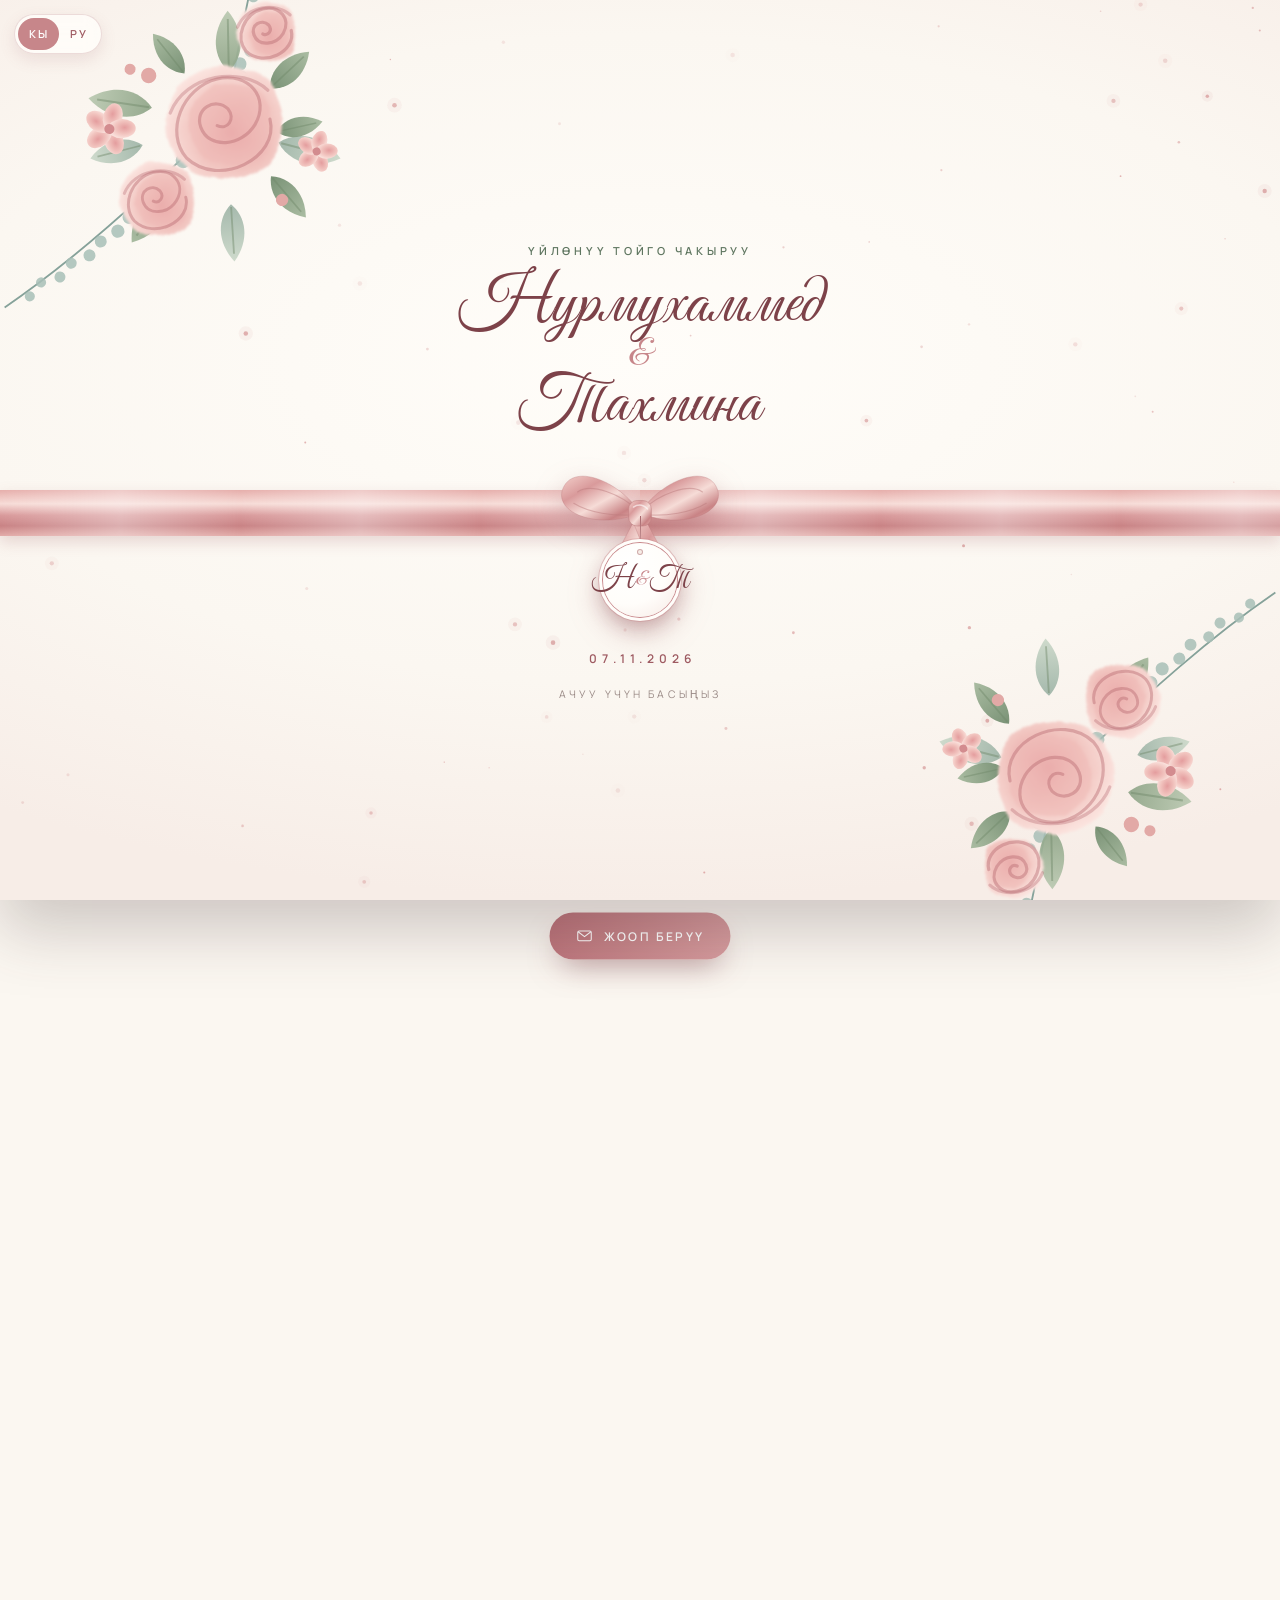
==== commit 5c9fa7f2: "«Гүл»: falling petals, names written by hand, «Н&Т» tag on the bow, guest wishes - petals: soft rose" ====
--- a/index.html
+++ b/index.html
@@ -66,6 +66,7 @@
       <symbol id="i-dress" viewBox="0 0 24 24"><path fill="none" stroke="currentColor" stroke-width="1.4" stroke-linejoin="round" d="M9.5 3h5l-1 4.5L18 20.5H6l4.5-13z"/></symbol>
       <symbol id="i-pin" viewBox="0 0 24 24"><g fill="none" stroke="currentColor" stroke-width="1.4" stroke-linejoin="round"><path d="M12 21s-7-6.2-7-11a7 7 0 0 1 14 0c0 4.8-7 11-7 11z"/><circle cx="12" cy="10" r="2.5"/></g></symbol>
       <symbol id="i-cal" viewBox="0 0 24 24"><g fill="none" stroke="currentColor" stroke-width="1.4" stroke-linecap="round"><rect x="3" y="5" width="18" height="16" rx="2"/><path d="M3 10h18M8 3v4M16 3v4"/></g></symbol>
+      <symbol id="i-quote" viewBox="0 0 48 36"><path fill="currentColor" d="M8 36C3 36 0 32 0 26 0 15 7 5 18 0l2 4C13 8 10 13 10 18c1 0 2-1 4-1 5 0 9 4 9 9s-4 10-15 10zm26 0c-5 0-8-4-8-10C26 15 33 5 44 0l2 4c-7 4-10 9-10 14 1 0 2-1 4-1 5 0 9 4 9 9s-4 10-15 10z"/></symbol>
       <symbol id="i-send" viewBox="0 0 24 24"><path fill="none" stroke="currentColor" stroke-width="1.4" stroke-linejoin="round" d="M21 3 10 14M21 3l-7 18-4-7-7-4z"/></symbol>
     </defs>
   </svg>
@@ -78,10 +79,10 @@
     <div class="intro__top">
       <p class="intro__guest" id="intro-guest" hidden></p>
       <p class="intro__kicker" data-i18n="coverKicker">Үйлөнүү тойго чакыруу</p>
-      <p class="intro__names"><span data-cfg="groom">Нурмухаммед</span><i>&amp;</i><span data-cfg="bride">Тахмина</span></p>
+      <p class="intro__names"><span class="write" data-cfg="groom">Нурмухаммед</span><i>&amp;</i><span class="write write--2" data-cfg="bride">Тахмина</span></p>
     </div>
     <div class="ribbon" aria-hidden="true"><i class="ribbon__half ribbon__half--l"></i><i class="ribbon__half ribbon__half--r"></i></div>
-    <button id="open-btn" class="bow" type="button" aria-label="Чакырууну ачуу"><svg viewBox="0 0 200 150" aria-hidden="true"><use href="#bow"/></svg></button>
+    <button id="open-btn" class="bow" type="button" aria-label="Чакырууну ачуу"><svg viewBox="0 0 200 150" aria-hidden="true"><use href="#bow"/></svg><span class="tag" aria-hidden="true"><i class="tag__string"></i><span class="tag__card"><span data-cfg="groomInitial">Н</span><b>&amp;</b><span data-cfg="brideInitial">Т</span></span></span></button>
     <div class="intro__bottom">
       <p class="intro__date" data-cfg="dateShort">07.11.2026</p>
       <p class="intro__tap"><span data-i18n="tap">Ачуу үчүн басыңыз</span></p>
@@ -97,6 +98,7 @@
   </button>
   <audio id="bg-music" loop preload="auto"></audio>
   <canvas id="fx" class="fx" aria-hidden="true"></canvas>
+  <canvas id="petals" class="petals" aria-hidden="true"></canvas>
   <div class="progress" aria-hidden="true"></div>
 
   <main id="page" class="page">
@@ -111,9 +113,9 @@
         <p class="hero__guest" id="guest" hidden></p>
         <p class="hero__kicker" data-i18n="heroKicker">Үйлөнүү той</p>
         <h1 class="hero__names">
-          <span class="hero__name" data-cfg="groom">Нурмухаммед</span>
+          <span class="hero__name write" data-cfg="groom">Нурмухаммед</span>
           <span class="hero__amp">&amp;</span>
-          <span class="hero__name" data-cfg="bride">Тахмина</span>
+          <span class="hero__name write write--2" data-cfg="bride">Тахмина</span>
         </h1>
         <div class="wreath">
           <svg class="wreath__svg" viewBox="0 0 240 240" aria-hidden="true"><use href="#wreath"/></svg>
@@ -242,6 +244,7 @@
             <label class="field">
               <span class="field__label" data-i18n="wishLabel">Каалоо (милдеттүү эмес)</span>
               <textarea name="wish" rows="3" placeholder="Жаш үй-бүлөгө бир-эки жылуу сөз…" data-i18n-ph="wishPh" maxlength="300"></textarea>
+              <small class="field__hint" data-i18n="wishHint">Каалооңуз ушул сайттагы «Каалоолор» бөлүмүндө көрүнөт</small>
             </label>
             <button id="rsvp-submit" class="btn btn--gold btn--wide" type="submit"><svg class="btn__ic"><use href="#i-send"/></svg><span data-i18n="submit">Жөнөтүү</span></button>
             <p class="form__note" id="form-note" role="status"></p>
@@ -258,6 +261,16 @@
       </div>
     </section>
 
+    <!-- ===== Каалоолор / Пожелания гостей ===== -->
+    <section class="sec sec--wishes" id="wishes-sec" hidden>
+      <div class="wrap reveal">
+        <svg class="orn" aria-hidden="true"><use href="#horn"/></svg>
+        <p class="kicker" data-i18n="kWishes">Каалоолор</p>
+        <h2 class="title" data-i18n="wishesTitle">Конокторубуздун жылуу сөздөрү</h2>
+        <div class="wishes" id="wishes"></div>
+      </div>
+    </section>
+
     <!-- ===== Аягы ===== -->
     <footer class="footer">
       <div class="wrap reveal">
--- a/style.css
+++ b/style.css
@@ -21,6 +21,7 @@
   --ease: cubic-bezier(.2, .7, .2, 1);
   --dust-rgb: 214, 150, 150;
   --confetti: #e8b4b0, #f3d2cc, #c7868a, #a9c0b8, #8fa38a, #e7cd92;
+  --petal-colors: #f3c9c4, #eab3b0, #f7dcd6, #e9c4bd, #f0d0c8;
   --paper-tex: url("data:image/svg+xml,%3Csvg xmlns='http://www.w3.org/2000/svg' width='180' height='180'%3E%3Cfilter id='n'%3E%3CfeTurbulence type='fractalNoise' baseFrequency='.7' numOctaves='3' stitchTiles='stitch'/%3E%3CfeColorMatrix values='0 0 0 0 .55 0 0 0 0 .4 0 0 0 0 .38 0 0 0 .05 0'/%3E%3C/filter%3E%3Crect width='100%25' height='100%25' filter='url(%23n)'/%3E%3C/svg%3E");
 }
 
@@ -63,7 +64,7 @@
 @keyframes ripple { to { transform: scale(2.4); opacity: 0; } }
 
 /* ---------- Мукаба: лента / Обложка: лента и бант ---------- */
-.intro {
+.intro { touch-action: none;
   --ry: 57%;
   position: fixed; inset: 0; z-index: 100; overflow: hidden; text-align: center;
   background: radial-gradient(90% 60% at 50% 40%, #fffdf9 0%, var(--bg) 60%, var(--bg-2) 100%), var(--paper-tex);
@@ -77,7 +78,7 @@
 .flora--br { bottom: -7%; right: -20%; transform: rotate(-20deg); animation: sway 10s ease-in-out infinite alternate-reverse; }
 @keyframes sway { to { rotate: 3deg; } }
 .intro__top { position: absolute; left: 16px; right: 16px; bottom: calc(100% - var(--ry) + 74px); display: flex; flex-direction: column; align-items: center; transition: opacity .6s, transform .8s var(--ease); }
-.intro__bottom { position: absolute; left: 16px; right: 16px; top: calc(var(--ry) + 96px); transition: opacity .6s, transform .8s var(--ease); }
+.intro__bottom { position: absolute; left: 16px; right: 16px; top: calc(var(--ry) + 136px); transition: opacity .6s, transform .8s var(--ease); }
 .intro__guest { font-family: var(--serif); font-style: italic; font-weight: 500; font-size: clamp(24px, 6.6vw, 30px); color: var(--rose); margin-bottom: 4px; animation: rise 1.2s var(--ease) .2s both; }
 .intro__kicker { font-family: var(--sans); font-size: 11px; font-weight: 600; letter-spacing: .34em; text-transform: uppercase; color: var(--sage-deep); animation: rise 1.2s var(--ease) .35s both; }
 .intro__names { display: flex; flex-direction: column; align-items: center; margin-top: 12px; font-family: var(--script); font-size: clamp(44px, 13vw, 66px); line-height: 1.02; color: var(--rose-ink); animation: rise 1.2s var(--ease) .55s both; }
@@ -125,6 +126,7 @@
 @keyframes bar { 50% { height: 16px; } }
 .progress { position: fixed; top: 0; left: 0; right: 0; height: 2px; z-index: 110; background: linear-gradient(90deg, var(--sage), var(--rose)); transform-origin: 0 50%; transform: scaleX(var(--sp, 0)); }
 .fx { position: fixed; inset: 0; width: 100%; height: 100%; z-index: 90; pointer-events: none; }
+.petals { position: fixed; inset: 0; width: 100%; height: 100%; z-index: 60; pointer-events: none; }
 
 /* ---------- Башкы экран / Главный экран ---------- */
 .hero {
@@ -283,6 +285,56 @@
 .cta { position: fixed; left: 50%; bottom: calc(16px + env(safe-area-inset-bottom)); z-index: 80; display: inline-flex; align-items: center; gap: 10px; padding: 14px 26px; border-radius: 999px; text-decoration: none; font-family: var(--sans); font-size: 12px; font-weight: 600; letter-spacing: .2em; text-transform: uppercase; color: #fff; background: linear-gradient(120deg, #b97077, var(--rose) 50%, #d79d9f); box-shadow: 0 14px 30px -10px rgba(125, 66, 73, .55); transform: translate(-50%, 160%); transition: transform .6s var(--ease); }
 .cta.is-on { transform: translate(-50%, 0); }
 
+
+/* ---------- Аттар колго жазылат / Имена «пишутся» от руки ---------- */
+.write {
+  -webkit-mask-image: linear-gradient(90deg, #000 44%, transparent 56%); mask-image: linear-gradient(90deg, #000 44%, transparent 56%);
+  -webkit-mask-size: 260% 100%; mask-size: 260% 100%; -webkit-mask-repeat: no-repeat; mask-repeat: no-repeat;
+  -webkit-mask-position: 100% 0; mask-position: 100% 0;
+  padding: .2em .3em; margin: -.2em -.3em;   /* место для росчерков шрифта, иначе маска их обрежет */
+}
+@keyframes write { to { -webkit-mask-position: 0 0; mask-position: 0 0; } }
+.intro__names .write { animation: write 1.9s cubic-bezier(.5, .1, .35, 1) .75s forwards; }
+.intro__names .write--2 { animation-delay: 2.2s; }
+.intro__names i { animation: fadeIn .8s ease 1.9s both; }
+body.opened .hero__name.write { animation: write 1.9s cubic-bezier(.5, .1, .35, 1) .7s forwards; }
+body.opened .hero__name.write--2 { animation-delay: 2.1s; }
+.hero__amp { opacity: 0; }
+body.opened .hero__amp { animation: fadeIn .9s ease 1.9s forwards; }
+@keyframes fadeIn { from { opacity: 0; transform: scale(.7); } to { opacity: 1; transform: none; } }
+
+/* ---------- Бантыгы бирка / Бирка «Н&Т» на банте ---------- */
+.tag { position: absolute; left: 50%; top: 60px; width: 0; height: 0; transform-origin: 0 0; animation: swing 3.4s ease-in-out 2s infinite alternate; }
+.tag__string { position: absolute; left: -.5px; top: 0; width: 1px; height: 30px; background: linear-gradient(#a8676c, #c99a9b); }
+.tag__card {
+  position: absolute; left: -37px; top: 27px; width: 74px; height: 74px; border-radius: 50%;
+  display: flex; align-items: center; justify-content: center; gap: 1px;
+  font-family: var(--script); font-size: 30px; line-height: 1; color: var(--rose-ink);
+  background: radial-gradient(circle at 35% 30%, #fff 0%, var(--paper) 55%, #f6e9e4 100%);
+  box-shadow: 0 0 0 1px var(--rose), 0 0 0 4px #fffdfa, 0 0 0 5px rgba(199, 134, 138, .45), 0 10px 18px rgba(125, 66, 73, .28);
+}
+.tag__card::before { content: ""; position: absolute; top: 6px; left: 50%; width: 6px; height: 6px; margin-left: -3px; border-radius: 50%; background: var(--bg-2); box-shadow: inset 0 0 0 1px rgba(158, 90, 97, .45); }
+.tag__card b { font-weight: 400; font-size: .62em; color: var(--rose); margin: 0 1px; }
+@keyframes swing { from { transform: rotate(-6deg); } to { transform: rotate(6deg); } }
+
+/* ---------- Каалоолор / Пожелания гостей ---------- */
+.sec--wishes { padding-bottom: 96px; }
+.sec--wishes[hidden] { display: none; }
+.wishes {
+  display: flex; gap: 14px; margin: 24px -18px 0; padding: 6px 18px 26px; overflow-x: auto; scroll-snap-type: x mandatory;
+  scrollbar-width: none; -webkit-overflow-scrolling: touch; text-align: left;
+}
+.wishes::-webkit-scrollbar { display: none; }
+.wish {
+  position: relative; flex: 0 0 min(80%, 340px); margin: 0; padding: 30px 24px 22px; scroll-snap-align: center;
+  border-radius: 22px; background: var(--paper); border: 1px solid var(--line); box-shadow: 0 22px 44px -26px rgba(158, 90, 97, .45);
+}
+.wish__q { position: absolute; top: -12px; left: 22px; width: 38px; height: 28px; color: var(--rose); filter: drop-shadow(0 4px 6px rgba(158, 90, 97, .25)); }
+.wish blockquote { margin: 0; font-style: italic; font-size: 20px; line-height: 1.55; color: var(--ink); overflow-wrap: anywhere; }
+.wish figcaption { margin-top: 14px; font-family: var(--sans); font-size: 11px; font-weight: 600; letter-spacing: .16em; text-transform: uppercase; color: var(--sage-deep); }
+.wish figcaption::before { content: "— "; color: var(--rose); }
+@media (min-width: 720px) { .wishes { margin: 24px 0 0; padding: 6px 0 26px; } .wish { flex-basis: 300px; } }
+
 @media (min-width: 720px) {
   body { font-size: 21px; }
   .sec { padding: 120px 0; }
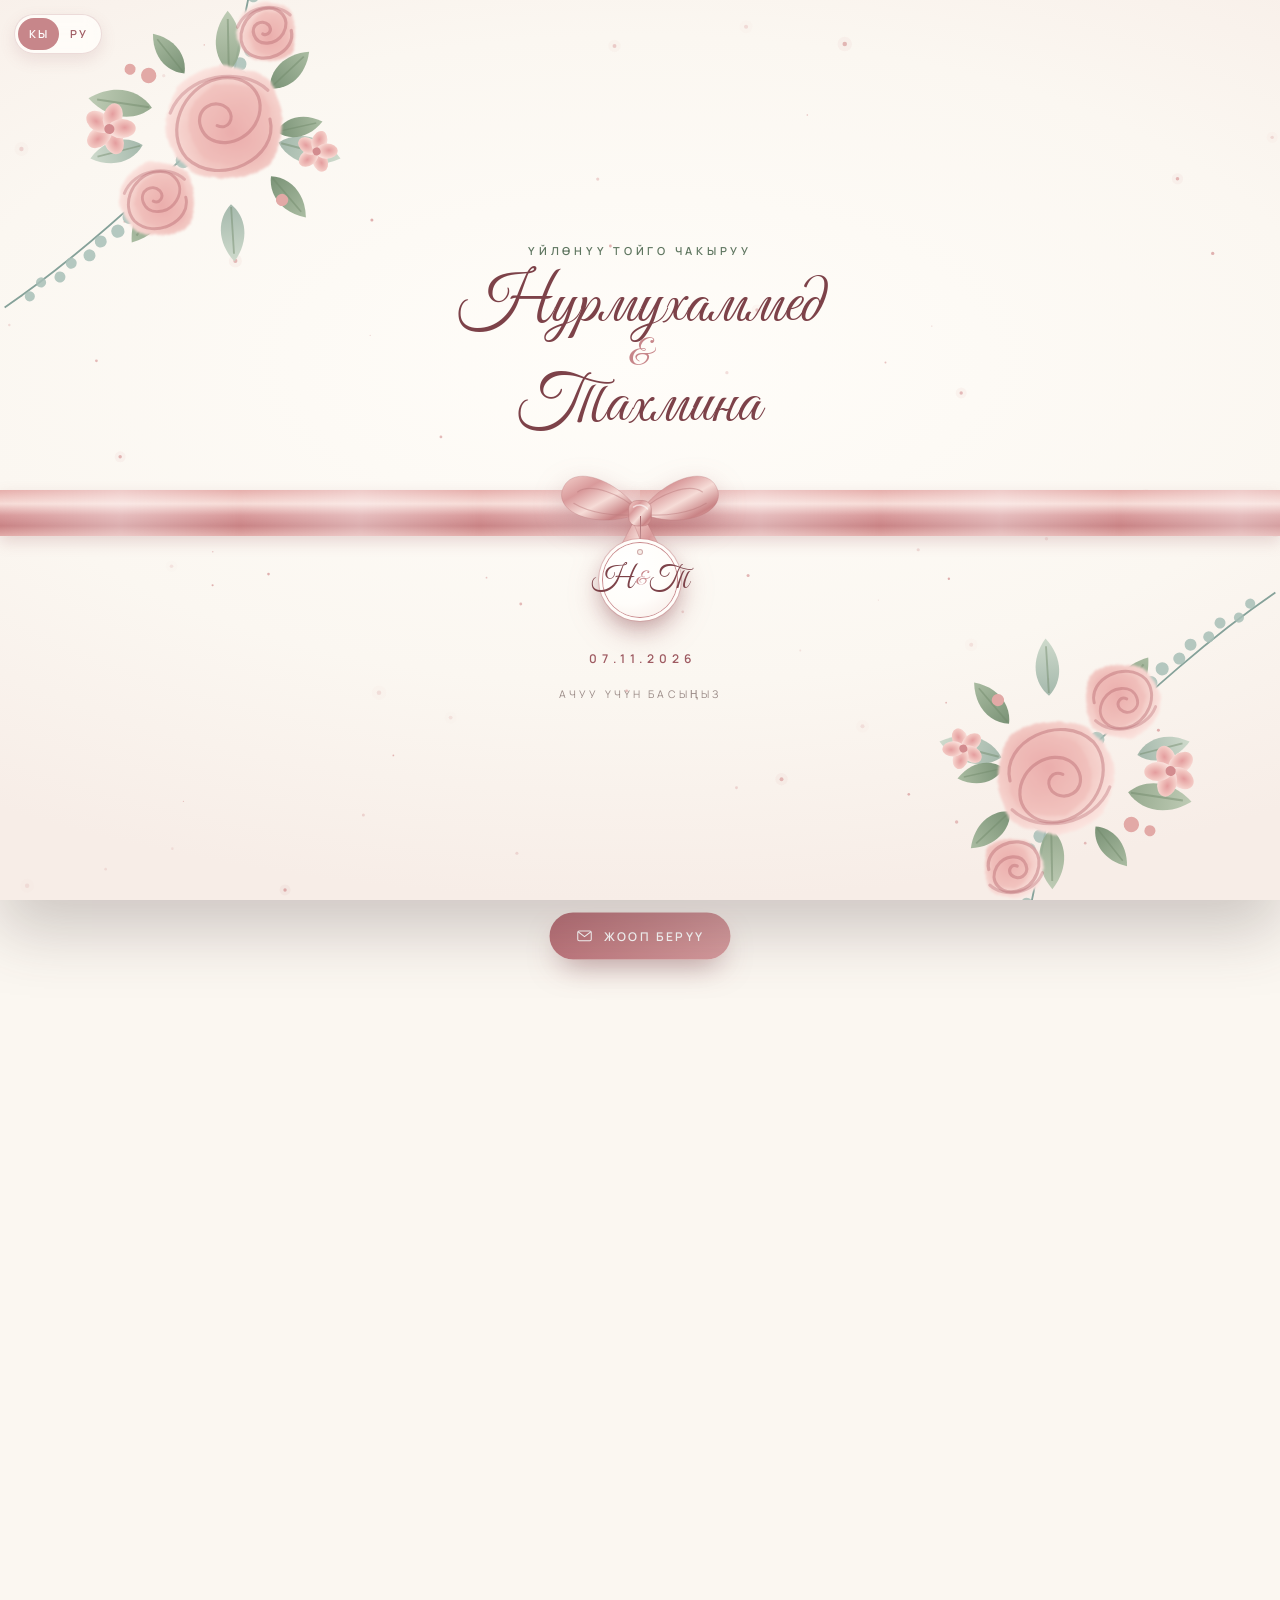
==== commit c2580595: "Link preview: add og:image:secure_url, alt, site_name and locale The live page and og.jpg are served" ====
--- a/index.html
+++ b/index.html
@@ -11,6 +11,10 @@
   <meta property="og:type" content="website">
   <meta property="og:url" content="https://magamed56.github.io/nurmuhammed-tahmina/">
   <meta property="og:image" content="https://magamed56.github.io/nurmuhammed-tahmina/assets/og.jpg">
+  <meta property="og:image:secure_url" content="https://magamed56.github.io/nurmuhammed-tahmina/assets/og.jpg">
+  <meta property="og:image:alt" content="Нурмухаммед & Тахмина — 07.11.2026, «Жетиген» рестораны">
+  <meta property="og:site_name" content="Үйлөнүү той">
+  <meta property="og:locale" content="ky_KG">
   <meta property="og:image:width" content="1080"><meta property="og:image:height" content="1080"><meta property="og:image:type" content="image/jpeg">
   <meta name="twitter:card" content="summary_large_image">
   <link rel="icon" href="data:image/svg+xml,<svg xmlns='http://www.w3.org/2000/svg' viewBox='0 0 100 100'><text y='.9em' font-size='90'>🌸</text></svg>">
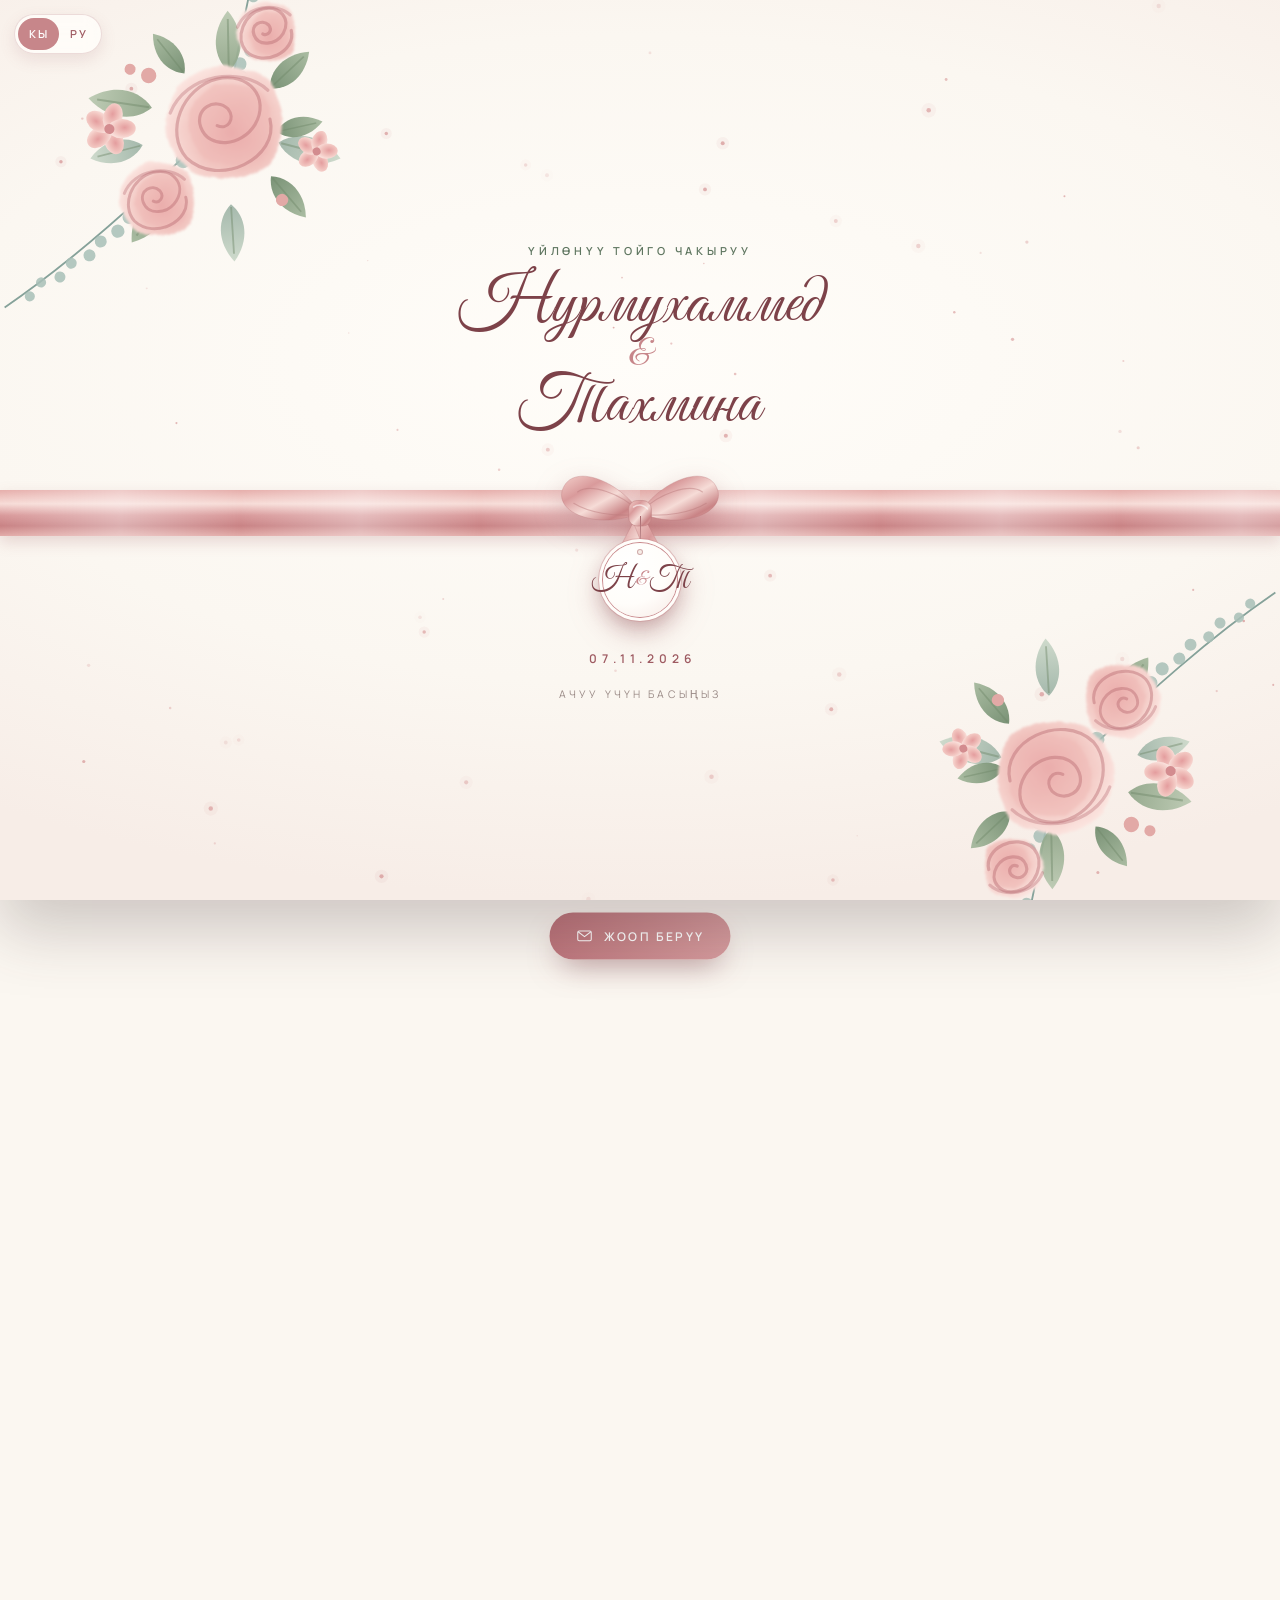
==== commit fc606773: "build c2580595" ====
--- a/index.html
+++ b/index.html
@@ -21,7 +21,7 @@
   <link rel="preconnect" href="https://fonts.googleapis.com">
   <link rel="preconnect" href="https://fonts.gstatic.com" crossorigin>
   <link href="https://fonts.googleapis.com/css2?family=Cormorant+Garamond:ital,wght@0,400;0,500;0,600;1,400;1,500&family=Great+Vibes&family=Manrope:wght@400;500;600&display=swap" rel="stylesheet">
-  <link rel="stylesheet" href="style.css?v=__V__">
+  <link rel="stylesheet" href="style.css?v=c2580595">
 </head>
 <body>
 
@@ -288,7 +288,7 @@
 
   <a href="#rsvp" class="cta" id="cta" aria-hidden="true" tabindex="-1"><svg class="btn__ic"><use href="#i-letter"/></svg><span data-i18n="cta">Жооп берүү</span></a>
 
-  <script src="config.js?v=__V__"></script>
-  <script src="script.js?v=__V__"></script>
+  <script src="config.js?v=c2580595"></script>
+  <script src="script.js?v=c2580595"></script>
 </body>
 </html>
